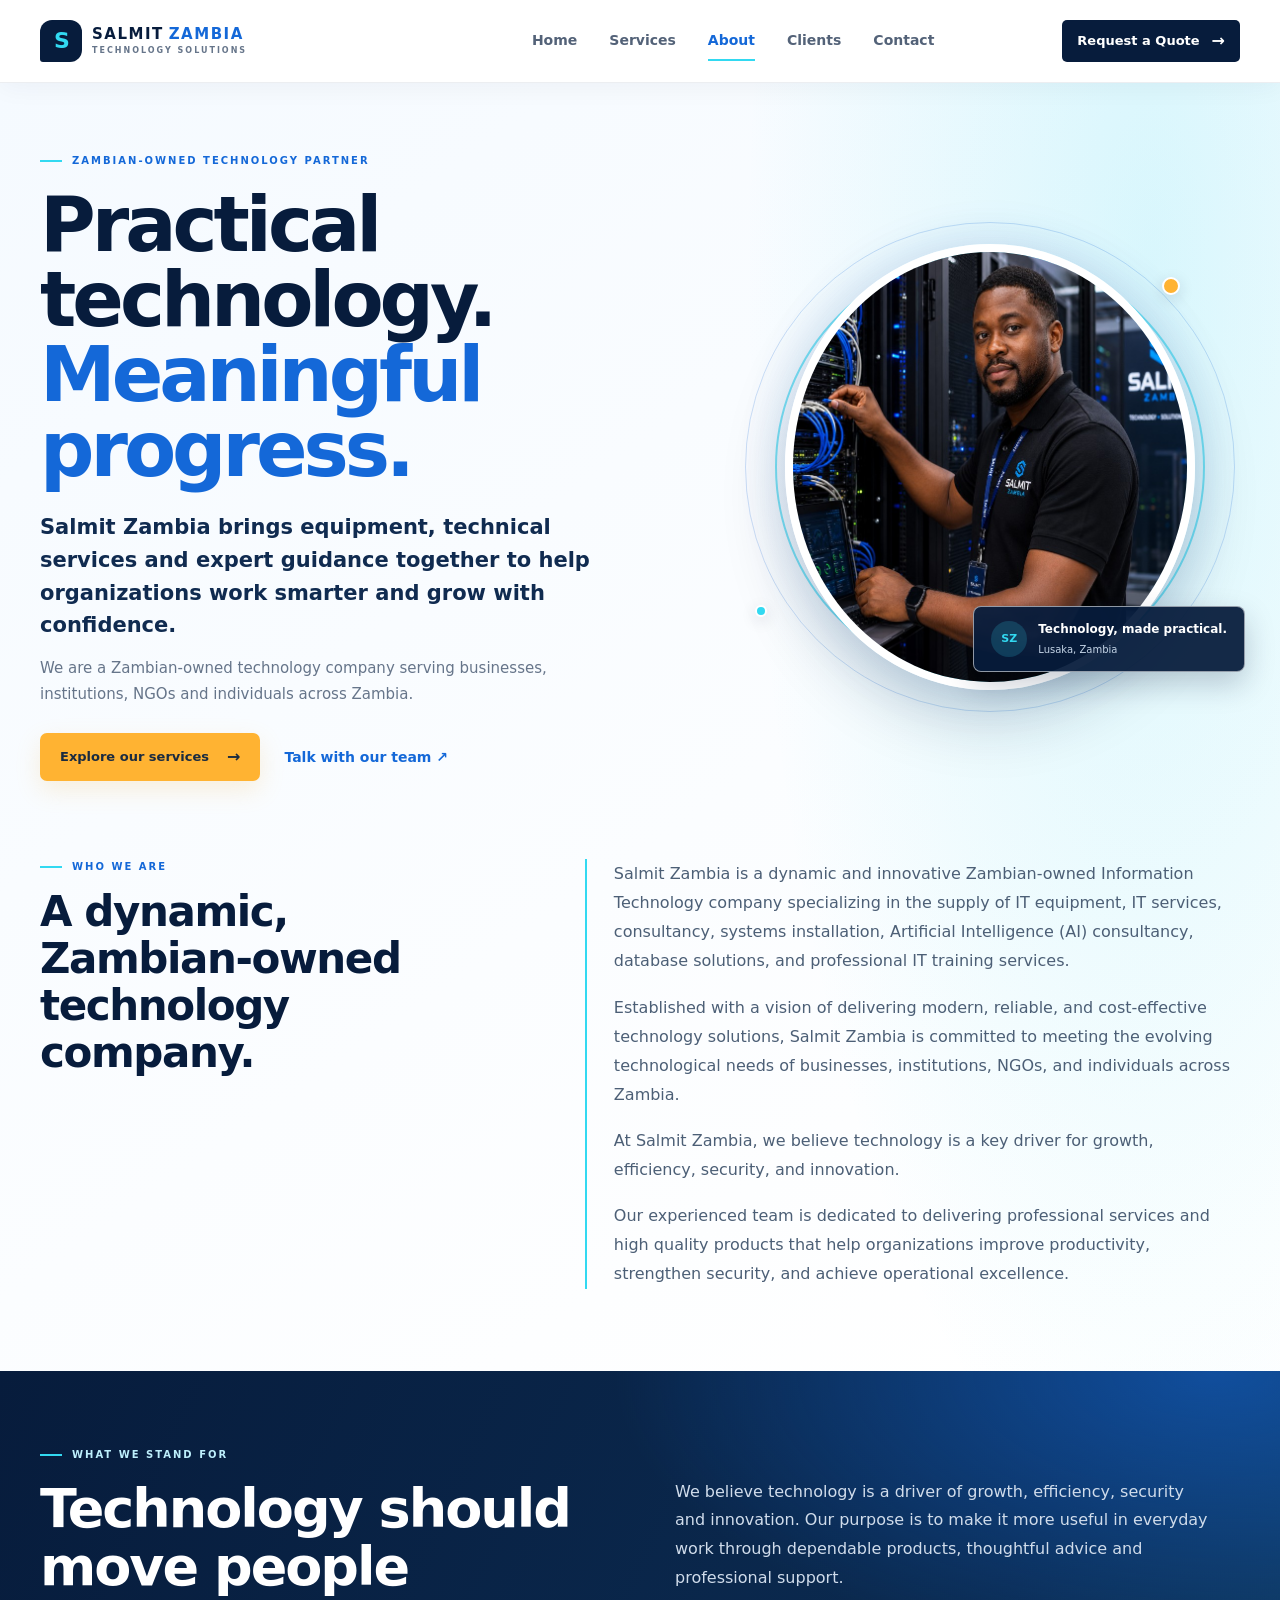
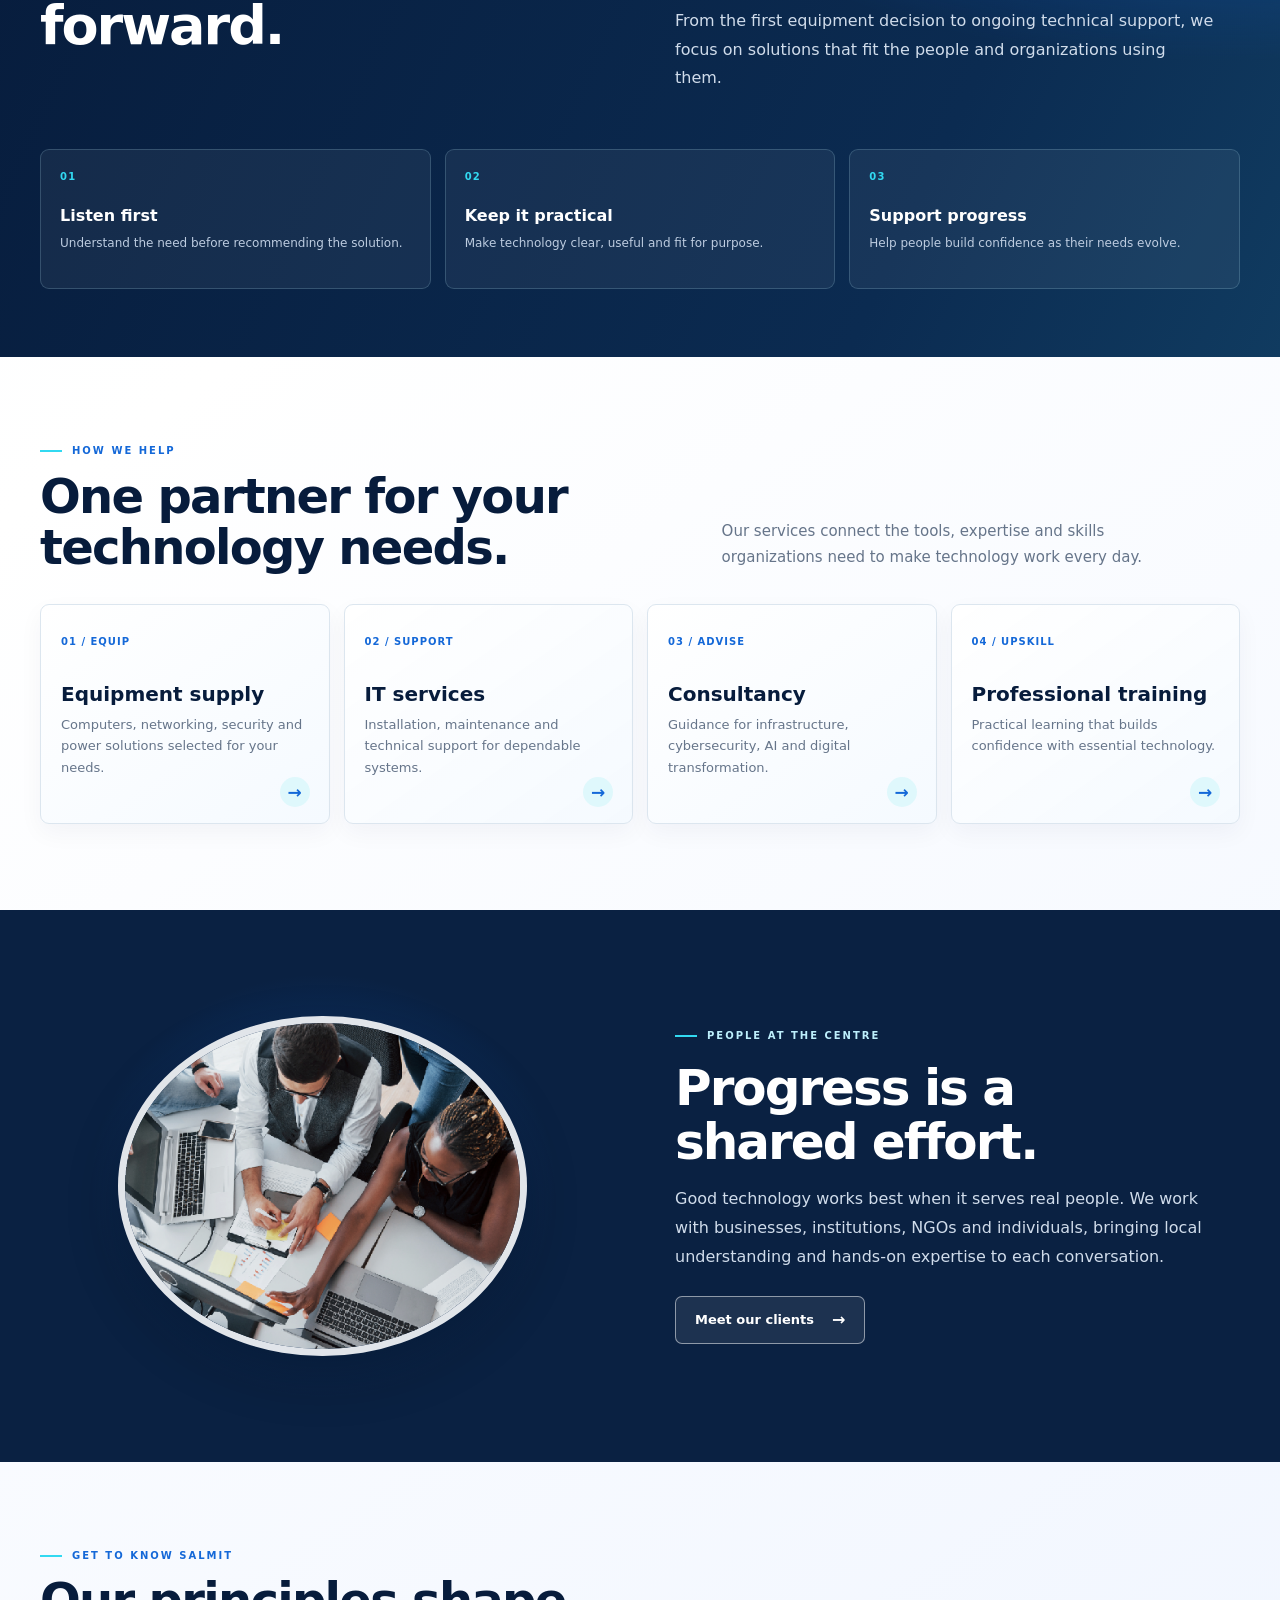
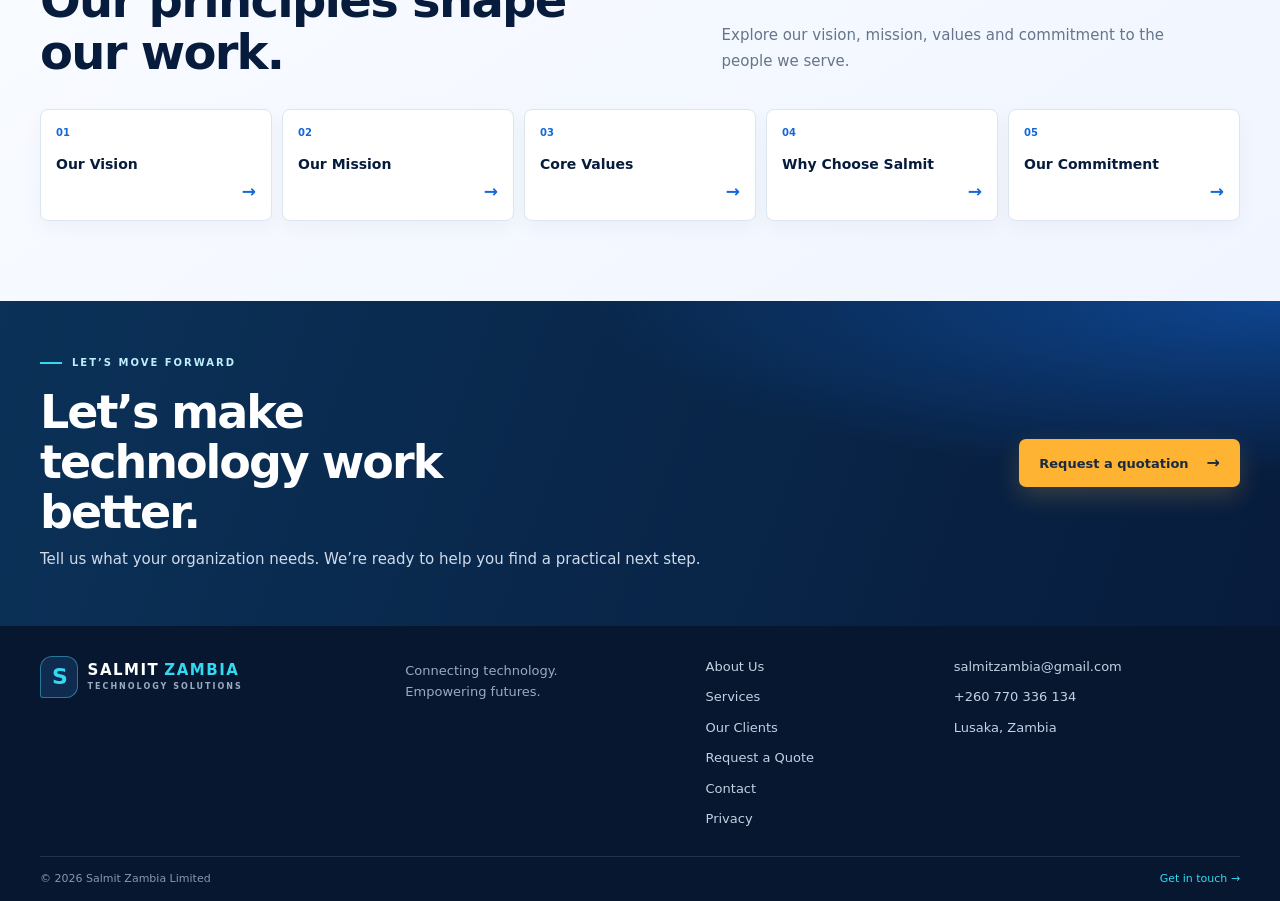
==== about.html @ c585a94a "Add full company overview to About page" ====
<!DOCTYPE html>
<html lang="en">
<head>
  <meta charset="UTF-8">
  <meta name="viewport" content="width=device-width, initial-scale=1.0">
  <meta name="theme-color" content="#071c3c">
  <meta name="description" content="About Salmit Zambia Limited">
  <meta property="og:title" content="About Salmit Zambia">
  <meta property="og:description" content="Learn about Salmit Zambia, a Zambian-owned IT equipment, services and consultancy company.">
  <meta property="og:type" content="website">
  <meta property="og:url" content="https://salmit.vercel.app/about.html">
  <meta property="og:image" content="https://salmit.vercel.app/service-images/image19.jpeg">
  <link rel="canonical" href="https://salmit.vercel.app/about.html">
  <meta name="twitter:card" content="summary_large_image">
  <title>About Us | Salmit Zambia Limited</title>
  <link rel="icon" type="image/svg+xml" href="favicon.svg">
  <link rel="stylesheet" href="styles.css">
</head>
<body>
  <a class="skip-link" href="#main-content">Skip to content</a>
  <header class="site-header">
    <div class="header-inner">
      <a class="brand" href="index.html" aria-label="Salmit Zambia home"><span class="brand-mark" aria-hidden="true">S</span><span class="brand-name">SALMIT <b>ZAMBIA</b><small>TECHNOLOGY SOLUTIONS</small></span></a>
      <nav class="site-nav" aria-label="Main navigation"><a href="index.html">Home</a><a href="services.html">Services</a><a href="about.html">About</a><a href="clients.html">Clients</a><a href="contact.html">Contact</a></nav>
      <a class="header-cta" href="quote.html" aria-label="Request a quotation">Request a Quote <span aria-hidden="true">&#8594;</span></a>
    </div>
  </header>
  <main class="interior-main about-page-main" id="main-content">
    <section class="about-page-hero" aria-labelledby="about-title">
      <div class="about-page-copy">
        <p class="eyebrow eyebrow-dark"><span></span> ZAMBIAN-OWNED TECHNOLOGY PARTNER</p>
        <h1 id="about-title">Practical technology.<br><em>Meaningful progress.</em></h1>
        <p class="about-page-lede">Salmit Zambia brings equipment, technical services and expert guidance together to help organizations work smarter and grow with confidence.</p>
        <p class="about-page-intro">We are a Zambian-owned technology company serving businesses, institutions, NGOs and individuals across Zambia.</p>
        <div class="about-page-actions"><a class="button button-primary" href="services.html">Explore our services <span aria-hidden="true">&#8594;</span></a><a class="about-text-link" href="contact.html">Talk with our team <span aria-hidden="true">&#8599;</span></a></div>
      </div>
      <div class="about-page-visual">
        <span class="about-page-orbit about-page-orbit-one" aria-hidden="true"></span><span class="about-page-orbit about-page-orbit-two" aria-hidden="true"></span>
        <img src="service-images/image19.jpeg" alt="Salmit Zambia technician working on network equipment" fetchpriority="high">
        <div class="about-photo-label"><span class="about-photo-mark">SZ</span><span><strong>Technology, made practical.</strong><small>Lusaka, Zambia</small></span></div>
      </div>
    </section>

    <section class="about-company-story" aria-labelledby="about-company-story-title">
      <div class="about-company-story-heading"><p class="eyebrow eyebrow-dark"><span></span> WHO WE ARE</p><h2 id="about-company-story-title">A dynamic, Zambian-owned technology company.</h2></div>
      <div class="about-company-story-copy">
        <p>Salmit Zambia is a dynamic and innovative Zambian-owned Information Technology company specializing in the supply of IT equipment, IT services, consultancy, systems installation, Artificial Intelligence (AI) consultancy, database solutions, and professional IT training services.</p>
        <p>Established with a vision of delivering modern, reliable, and cost-effective technology solutions, Salmit Zambia is committed to meeting the evolving technological needs of businesses, institutions, NGOs, and individuals across Zambia.</p>
        <p>At Salmit Zambia, we believe technology is a key driver for growth, efficiency, security, and innovation.</p>
        <p>Our experienced team is dedicated to delivering professional services and high quality products that help organizations improve productivity, strengthen security, and achieve operational excellence.</p>
      </div>
    </section>

    <section class="about-purpose" aria-labelledby="about-purpose-title">
      <div class="about-purpose-inner">
        <div class="about-purpose-heading"><p class="eyebrow"><span></span> WHAT WE STAND FOR</p><h2 id="about-purpose-title">Technology should move people forward.</h2></div>
        <div class="about-purpose-copy"><p>We believe technology is a driver of growth, efficiency, security and innovation. Our purpose is to make it more useful in everyday work through dependable products, thoughtful advice and professional support.</p><p>From the first equipment decision to ongoing technical support, we focus on solutions that fit the people and organizations using them.</p></div>
      </div>
      <div class="about-principles" aria-label="Our approach"><div><span>01</span><strong>Listen first</strong><p>Understand the need before recommending the solution.</p></div><div><span>02</span><strong>Keep it practical</strong><p>Make technology clear, useful and fit for purpose.</p></div><div><span>03</span><strong>Support progress</strong><p>Help people build confidence as their needs evolve.</p></div></div>
    </section>

    <section class="about-capabilities" aria-labelledby="about-capabilities-title">
      <div class="about-section-heading"><div><p class="eyebrow eyebrow-dark"><span></span> HOW WE HELP</p><h2 id="about-capabilities-title">One partner for your technology needs.</h2></div><p>Our services connect the tools, expertise and skills organizations need to make technology work every day.</p></div>
      <div class="about-capability-grid">
        <a href="services.html#equipment"><span>01 / EQUIP</span><h3>Equipment supply</h3><p>Computers, networking, security and power solutions selected for your needs.</p><b aria-hidden="true">&#8594;</b></a>
        <a href="services.html#it-services"><span>02 / SUPPORT</span><h3>IT services</h3><p>Installation, maintenance and technical support for dependable systems.</p><b aria-hidden="true">&#8594;</b></a>
        <a href="services.html#consultancy"><span>03 / ADVISE</span><h3>Consultancy</h3><p>Guidance for infrastructure, cybersecurity, AI and digital transformation.</p><b aria-hidden="true">&#8594;</b></a>
        <a href="services.html#training"><span>04 / UPSKILL</span><h3>Professional training</h3><p>Practical learning that builds confidence with essential technology.</p><b aria-hidden="true">&#8594;</b></a>
      </div>
    </section>

    <section class="about-people" aria-label="Our people and communities">
      <div class="about-people-image"><img src="service-images/image24.png" alt="Colleagues sharing ideas around computers and project materials" loading="lazy"></div>
      <div class="about-people-copy"><p class="eyebrow"><span></span> PEOPLE AT THE CENTRE</p><h2>Progress is a shared effort.</h2><p>Good technology works best when it serves real people. We work with businesses, institutions, NGOs and individuals, bringing local understanding and hands-on expertise to each conversation.</p><a class="button button-light" href="clients.html">Meet our clients <span aria-hidden="true">&#8594;</span></a></div>
    </section>

    <section class="about-profile" aria-labelledby="about-profile-title">
      <div class="about-section-heading"><div><p class="eyebrow eyebrow-dark"><span></span> GET TO KNOW SALMIT</p><h2 id="about-profile-title">Our principles shape our work.</h2></div><p>Explore our vision, mission, values and commitment to the people we serve.</p></div>
      <nav class="about-profile-links" aria-label="Explore our company profile"><a href="vision.html"><span>01</span><strong>Our Vision</strong><b aria-hidden="true">&#8594;</b></a><a href="mission.html"><span>02</span><strong>Our Mission</strong><b aria-hidden="true">&#8594;</b></a><a href="values.html"><span>03</span><strong>Core Values</strong><b aria-hidden="true">&#8594;</b></a><a href="why-choose-us.html"><span>04</span><strong>Why Choose Salmit</strong><b aria-hidden="true">&#8594;</b></a><a href="commitment.html"><span>05</span><strong>Our Commitment</strong><b aria-hidden="true">&#8594;</b></a></nav>
    </section>

    <section class="about-final-cta"><div><p class="eyebrow"><span></span> LET&#8217;S MOVE FORWARD</p><h2>Let&#8217;s make technology work better.</h2><p>Tell us what your organization needs. We&#8217;re ready to help you find a practical next step.</p></div><a class="button button-primary" href="quote.html">Request a quotation <span aria-hidden="true">&#8594;</span></a></section>
  </main>

<footer class="site-footer interior-footer">
    <div class="footer-main">
      <a class="brand brand-footer" href="index.html"><span class="brand-mark" aria-hidden="true">S</span><span class="brand-name">SALMIT <b>ZAMBIA</b><small>TECHNOLOGY SOLUTIONS</small></span></a>
      <p>Connecting technology.<br>Empowering futures.</p>
      <div class="footer-links"><a href="about.html">About Us</a><a href="services.html">Services</a><a href="clients.html">Our Clients</a><a href="quote.html">Request a Quote</a><a href="contact.html">Contact</a><a href="privacy.html">Privacy</a></div>
      <div class="footer-contact"><a href="mailto:salmitzambia@gmail.com">salmitzambia@gmail.com</a><a href="tel:+260770336134">+260 770 336 134</a><span>Lusaka, Zambia</span></div>
    </div>
    <div class="footer-bottom"><span>&copy; <span id="year"></span> Salmit Zambia Limited</span><a href="contact.html">Get in touch <span aria-hidden="true">&#8594;</span></a></div>
  </footer>

  <script src="script.js"></script>
</body>
</html>
---- styles.css ----
:root {
  color-scheme: light;
  --navy: #071c3c;
  --navy-soft: #102b50;
  --blue: #1468d8;
  --cyan: #32d9f1;
  --action: #ffb332;
  --action-hover: #ffd166;
  --action-ink: #1a2b40;
  --pale: #e8f5fa;
  --paper: #f6f8fb;
  --white: #fff;
  --ink: #18283d;
  --muted: #66758a;
  --line: #dce4ed;
  --shadow: 0 18px 50px rgba(8, 30, 61, .1);
}
* { box-sizing: border-box; }
html { min-width: 320px; scroll-behavior: smooth; scroll-padding-top: 96px; }
body { display: flex; min-height: 100vh; flex-direction: column; margin: 0; background: var(--white); color: var(--ink); font: 16px/1.65 "Aptos", "Segoe UI Variable", "Segoe UI", system-ui, Arial, sans-serif; -webkit-font-smoothing: antialiased; }
#main-content { flex: 1; }
img { display: block; max-width: 100%; }
a { color: inherit; }
a:focus-visible, button:focus-visible, summary:focus-visible { outline: 3px solid var(--cyan); outline-offset: 4px; }
.skip-link { position: fixed; z-index: 20; top: 10px; left: 10px; padding: 10px 14px; transform: translateY(-150%); border-radius: 6px; background: var(--white); color: var(--navy); font-weight: 700; }
.skip-link:focus { transform: translateY(0); }

/* Header and footer */
.site-header { position: sticky; z-index: 10; top: 0; border-bottom: 1px solid rgba(15, 43, 78, .08); background: rgba(255,255,255,.96); box-shadow: 0 5px 24px rgba(7,28,60,.045); backdrop-filter: blur(16px); }
.header-inner { width: min(1200px, calc(100% - 48px)); min-height: 82px; margin: auto; display: flex; align-items: center; justify-content: space-between; gap: 28px; }
.brand { display: inline-flex; flex: 0 0 auto; align-items: center; gap: 10px; color: var(--navy); text-decoration: none; }
.brand-mark { display: grid; width: 42px; height: 42px; place-items: center; border-radius: 12px 12px 12px 3px; background: var(--navy); color: var(--cyan); font-size: 22px; font-weight: 900; letter-spacing: -2px; }
.brand-name { display: flex; flex-wrap: wrap; align-items: baseline; column-gap: 5px; font-size: 15px; font-weight: 900; letter-spacing: 1.5px; line-height: 1.1; }
.brand-name b { color: var(--blue); }
.brand-name small { flex-basis: 100%; margin-top: 4px; color: var(--muted); font-size: 8px; font-weight: 750; letter-spacing: 2px; }
.site-nav { display: flex; align-items: center; justify-content: center; gap: clamp(18px, 2.5vw, 34px); }
.site-nav a { position: relative; padding: 8px 0; color: #536278; font-size: 13px; font-weight: 700; text-decoration: none; transition: color .18s ease; }
.site-nav a:hover, .site-nav a[aria-current="page"] { color: var(--blue); }
.site-nav a[aria-current="page"]::after { position: absolute; right: 0; bottom: 0; left: 0; height: 2px; background: var(--cyan); content: ""; }
.header-cta { display: inline-flex; min-height: 42px; flex: 0 0 auto; align-items: center; justify-content: center; gap: 12px; padding: 0 15px; border-radius: 5px; background: var(--navy); color: white; font-size: 12px; font-weight: 750; text-decoration: none; transition: background .18s, transform .18s; }
.header-cta:hover { transform: translateY(-1px); background: var(--blue); }
.header-cta span, .button span, .section-link span { font-size: 16px; }
.site-footer { background: #06172f; color: #cfdaea; }
.footer-main, .footer-bottom { width: min(1200px, calc(100% - 48px)); margin: auto; }
.footer-main { display: grid; grid-template-columns: 1.25fr 1fr .8fr 1.1fr; align-items: start; gap: 40px; padding: 50px 0 40px; }
.brand-footer { color: white; }
.brand-footer .brand-mark { border: 1px solid rgba(66,196,223,.5); background: #102b50; }
.brand-footer .brand-name b { color: var(--cyan); }
.brand-footer .brand-name small { color: #9aabc1; }
.footer-main > p { margin: 4px 0; color: #9aabc1; font-size: 13px; }
.footer-links, .footer-contact { display: grid; gap: 9px; }
.footer-links a, .footer-contact a, .footer-contact span { color: #c3d1e3; font-size: 12px; text-decoration: none; }
.footer-links a:hover, .footer-contact a:hover { color: var(--cyan); }
.footer-bottom { display: flex; justify-content: space-between; gap: 20px; padding: 17px 0; border-top: 1px solid rgba(255,255,255,.12); color: #8798af; font-size: 11px; }
.footer-bottom a { color: var(--cyan); text-decoration: none; }

/* Shared elements */
.button { display: inline-flex; min-height: 48px; align-items: center; justify-content: center; gap: 18px; padding: 0 19px; border: 1px solid transparent; border-radius: 7px; font-size: 13px; font-weight: 800; text-decoration: none; transition: transform .18s, background .18s, box-shadow .18s; }
.button:hover { transform: translateY(-2px); }
.button-primary { background: var(--action); color: var(--action-ink); box-shadow: 0 9px 24px rgba(243,184,80,.2); }
.button-primary:hover { background: var(--action-hover); box-shadow: 0 12px 28px rgba(243,184,80,.28); }
.button-light { border-color: rgba(255,255,255,.5); background: rgba(255,255,255,.08); color: white; }
.button-light:hover { background: rgba(255,255,255,.16); }
.text-link, .section-link { display: inline-flex; align-items: center; gap: 9px; color: var(--blue); font-size: 13px; font-weight: 800; text-decoration: none; }
.text-link { color: white; }
.text-link:hover, .section-link:hover { text-decoration: underline; text-underline-offset: 4px; }
.eyebrow { display: flex; align-items: center; gap: 10px; margin: 0 0 17px; color: #b8dce8; font-size: 10px; font-weight: 850; letter-spacing: 2px; }
.eyebrow > span { width: 22px; height: 2px; background: var(--cyan); }
.eyebrow-dark { color: var(--blue); }
.section { width: min(1200px, calc(100% - 48px)); margin: auto; padding: 88px 0; }
.section-heading { display: flex; align-items: end; justify-content: space-between; gap: 30px; margin-bottom: 32px; }
.section-heading h2, .values-intro h2 { max-width: 610px; margin: 0; color: var(--navy); font-size: clamp(30px, 4vw, 45px); line-height: 1.12; letter-spacing: -1.6px; }

/* Homepage */
.hero-section { position: relative; overflow: hidden; background: radial-gradient(ellipse at 76% 8%, rgba(20,104,216,.52) 0, transparent 40%), radial-gradient(ellipse at 92% 83%, rgba(50,217,241,.15) 0, transparent 32%), linear-gradient(112deg, #071c3c 0%, #0c2b50 62%, #0c3459 100%); color: white; }
.hero-section::after { position: absolute; right: -120px; bottom: -330px; width: 660px; height: 660px; border: 1px solid rgba(66,196,223,.13); border-radius: 50%; content: ""; box-shadow: 0 0 0 46px rgba(66,196,223,.025), 0 0 0 96px rgba(66,196,223,.02); pointer-events: none; }
.hero-inner { position: relative; z-index: 1; width: min(1200px, calc(100% - 48px)); min-height: 570px; margin: auto; display: grid; grid-template-columns: 1.03fr .97fr; align-items: center; gap: 56px; padding: 62px 0 76px; }
.hero-copy { max-width: 590px; }
.hero-copy h1 { max-width: 650px; margin: 0; color: white; font-size: clamp(52px, 6vw, 78px); font-weight: 750; line-height: .99; letter-spacing: -4px; }
.hero-copy h1 em, .about-band-copy h2 em { color: var(--cyan); font-style: normal; }
.hero-lede { max-width: 510px; margin: 24px 0 0; color: #c1cedf; font-size: 16px; line-height: 1.8; }
.hero-actions { display: flex; flex-wrap: wrap; align-items: center; gap: 22px; margin-top: 30px; }
.hero-proof { display: flex; align-items: center; gap: 10px; margin-top: 37px; color: #b0c2d8; font-size: 11px; letter-spacing: .3px; }
.proof-icon { display: grid; width: 21px; height: 21px; place-items: center; border: 1px solid rgba(66,196,223,.6); border-radius: 50%; color: var(--cyan); font-size: 11px; }
.hero-visual { position: relative; width: min(100%, 470px); justify-self: end; padding: 12px 12px 26px 26px; }
.hero-visual::before { position: absolute; inset: 0 27px 36px 0; border: 2px solid rgba(50,217,241,.72); border-radius: 50%; content: ""; box-shadow: 0 0 55px rgba(50,217,241,.1); }
.hero-visual > img { position: relative; z-index: 1; width: 100%; aspect-ratio: 1 / 1.04; border: 4px solid rgba(255,255,255,.9); border-radius: 50%; object-fit: cover; object-position: 54% center; box-shadow: 0 24px 55px rgba(0,0,0,.32), 0 0 42px rgba(50,217,241,.13); }
.visual-caption { position: absolute; z-index: 2; right: 0; bottom: 0; display: flex; align-items: center; gap: 12px; min-width: 278px; padding: 16px 19px; border: 1px solid rgba(255,255,255,.1); background: #102b50; box-shadow: 0 12px 34px rgba(0,0,0,.22); }
.caption-mark { display: grid; width: 38px; height: 38px; flex: 0 0 38px; place-items: center; border-radius: 50%; background: rgba(66,196,223,.12); color: var(--cyan); font-size: 12px; font-weight: 900; }
.visual-caption strong, .visual-caption small { display: block; }
.visual-caption strong { color: white; font-size: 12px; }
.visual-caption small { margin-top: 3px; color: #aebdd0; font-size: 10px; }
.visual-orbit { position: absolute; z-index: 2; display: block; border: 1px solid rgba(66,196,223,.45); border-radius: 50%; }
.orbit-one { top: -11px; right: 7px; width: 20px; height: 20px; background: var(--navy); }
.orbit-two { bottom: 44px; left: 4px; width: 11px; height: 11px; background: var(--cyan); }
.hero-bottom { position: absolute; z-index: 1; right: 0; bottom: 0; left: 0; display: flex; justify-content: space-between; padding: 15px max(24px, calc((100% - 1200px) / 2)); border-top: 1px solid rgba(255,255,255,.1); color: #8599b3; font-size: 9px; font-weight: 750; letter-spacing: 1.7px; }
.services-overview { padding-top: 84px; }
.service-cards { display: grid; grid-template-columns: repeat(4, 1fr); gap: 16px; }
.service-card { position: relative; min-height: 238px; padding: 27px 24px 30px; border: 1px solid var(--line); border-radius: 10px; background: white; color: inherit; text-decoration: none; box-shadow: 0 8px 24px rgba(8,30,61,.045); transition: border-color .2s, background .2s, transform .2s, box-shadow .2s; }
.service-card:first-child { border-left: 1px solid var(--line); }
.service-card:hover { z-index: 1; transform: translateY(-4px); border-color: #b4dce5; background: #fcfeff; box-shadow: 0 16px 36px rgba(8,30,61,.1); }
.card-index { position: absolute; top: 26px; right: 22px; color: #a4b1c0; font-size: 10px; font-weight: 800; letter-spacing: 1px; }
.service-icon { display: grid; width: 43px; height: 43px; place-items: center; border: 1px solid #cde9f0; border-radius: 4px; background: var(--pale); color: var(--blue); font-size: 21px; }
.service-card h3 { margin: 20px 0 7px; color: var(--navy); font-size: 17px; letter-spacing: -.3px; }
.service-card p { max-width: 240px; margin: 0; color: var(--muted); font-size: 12px; line-height: 1.7; }
.card-arrow { position: absolute; right: 22px; bottom: 20px; color: var(--blue); font-size: 18px; }
.capability-stories { padding-top: 48px; }
.capability-stories-heading { align-items: end; margin-bottom: 28px; }
.capability-stories-heading > div { max-width: 650px; }
.capability-stories-heading h2 { max-width: 590px; }
.capability-stories-lede { max-width: 600px; margin: 14px 0 0; color: var(--muted); font-size: 15px; }
.capability-story-grid { display: grid; grid-template-columns: repeat(3, minmax(0, 1fr)); gap: 20px; }
.capability-story { min-width: 0; overflow: hidden; border: 1px solid #e1e8ef; border-radius: 11px; background: white; color: inherit; text-decoration: none; box-shadow: 0 10px 30px rgba(8,30,61,.055); transition: transform .22s ease, border-color .22s ease, box-shadow .22s ease; }
.capability-story:hover { transform: translateY(-5px); border-color: #b5d9e3; box-shadow: 0 18px 42px rgba(8,30,61,.12); }
.capability-story-image { position: relative; overflow: hidden; aspect-ratio: 1.55; padding: 16px 22px; background: radial-gradient(ellipse at 50% 48%, #fff 0%, #dff8fc 54%, #dce9ff 100%); }
.capability-story-image::after { position: absolute; inset: 16px 22px; border: 1px solid rgba(255,255,255,.72); border-radius: 50%; background: linear-gradient(transparent 62%, rgba(7,28,60,.22)); content: ""; pointer-events: none; }
.capability-story-image img { width: 100%; height: 100%; border: 4px solid white; border-radius: 50%; object-fit: cover; box-shadow: 0 10px 30px rgba(7,28,60,.16); transition: transform .45s ease; }
.capability-story:hover .capability-story-image img { transform: scale(1.045); }
.capability-story-index { position: absolute; z-index: 1; top: 22px; left: 28px; display: grid; width: 34px; height: 34px; place-items: center; border: 2px solid white; border-radius: 50%; background: var(--blue); color: white; font-size: 11px; font-weight: 800; box-shadow: 0 5px 16px rgba(7,28,60,.2); }
.capability-story-copy { padding: 22px 22px 24px; }
.capability-story-copy > span { color: var(--blue); font-size: 10px; font-weight: 850; letter-spacing: 1.25px; }
.capability-story-copy h3 { margin: 9px 0 8px; color: var(--navy); font-size: 21px; line-height: 1.2; letter-spacing: -.45px; }
.capability-story-copy p { min-height: 76px; margin: 0 0 17px; color: var(--muted); font-size: 14px; line-height: 1.7; }
.capability-story-copy b { display: inline-flex; align-items: center; gap: 8px; color: var(--blue); font-size: 12px; font-weight: 800; }
.capability-story:focus-visible { outline: 3px solid var(--cyan); outline-offset: 4px; }
.client-strip { display: grid; grid-template-columns: minmax(190px, .8fr) minmax(0, 2.2fr) auto; align-items: center; gap: 32px; padding: 35px max(24px, calc((100% - 1200px) / 2)); border-top: 1px solid #e8edf2; border-bottom: 1px solid #e8edf2; background: linear-gradient(110deg, #f6fafc, #fff 48%, #f7fafb); }
.client-strip-heading .eyebrow { margin-bottom: 7px; font-size: 9px; }
.client-strip-heading h2 { margin: 0; color: var(--navy); font-size: 17px; line-height: 1.3; }
.client-strip-list { display: flex; flex-wrap: wrap; align-items: center; justify-content: center; gap: 10px; margin: 0; padding: 0; list-style: none; }
.client-strip-list li { padding: 8px 11px; border: 1px solid #e7edf2; border-radius: 6px; background: rgba(255,255,255,.85); color: #34445a; font-size: 12px; font-weight: 700; text-align: center; }
.client-strip-link { display: inline-flex; align-items: center; gap: 7px; color: var(--blue); font-size: 12px; font-weight: 800; text-decoration: none; white-space: nowrap; }
.client-strip-link:hover { text-decoration: underline; text-underline-offset: 4px; }
.about-band { display: grid; grid-template-columns: 1fr 1fr; min-height: 430px; background: var(--navy); color: white; }
.about-band-image { position: relative; min-height: 390px; overflow: hidden; background: radial-gradient(ellipse at center, #fff 0%, #f3f8fb 58%, #e3f1f5 100%); }
.about-band-image img { width: 100%; height: 100%; min-height: 390px; padding: clamp(22px, 5vw, 58px); object-fit: contain; }
.image-note { position: absolute; right: 0; bottom: 0; padding: 12px 18px; background: rgba(7,28,60,.9); color: white; font-size: 10px; letter-spacing: .5px; }
.about-band-copy { align-self: center; max-width: 600px; padding: 62px clamp(36px, 7vw, 100px); }
.about-band-copy h2 { margin: 0; font-size: clamp(32px, 4vw, 47px); line-height: 1.12; letter-spacing: -1.6px; }
.about-band-copy > p:not(.eyebrow) { margin: 20px 0 26px; color: #bdcce0; font-size: 14px; line-height: 1.8; }
.values-section { display: grid; grid-template-columns: .9fr 1.1fr; gap: 90px; align-items: center; }
.values-intro > p:not(.eyebrow) { max-width: 410px; margin: 18px 0; color: var(--muted); font-size: 14px; }
.values-intro .section-link { margin-top: 5px; }
.values-list { border-top: 1px solid var(--line); }
.values-list > div { display: flex; align-items: start; gap: 20px; padding: 20px 3px; border-bottom: 1px solid var(--line); }
.values-list > div > span { padding-top: 2px; color: var(--blue); font-size: 10px; font-weight: 850; letter-spacing: 1px; }
.values-list p { margin: 0; }
.values-list strong, .values-list small { display: block; }
.values-list strong { color: var(--navy); font-size: 14px; }
.values-list small { margin-top: 4px; color: var(--muted); font-size: 12px; }
.contact-banner { display: flex; align-items: center; justify-content: space-between; gap: 32px; padding: 54px max(24px, calc((100% - 1200px) / 2)); background: var(--pale); }
.contact-banner .eyebrow { color: var(--blue); }
.contact-banner h2 { margin: 0; color: var(--navy); font-size: clamp(26px, 3vw, 36px); line-height: 1.15; letter-spacing: -1px; }
.contact-banner > div > p:last-child { margin: 9px 0 0; color: var(--muted); font-size: 13px; }

/* Interior pages */
.interior-main { display: flex; flex: 1; flex-direction: column; background: radial-gradient(ellipse at 8% 14%, rgba(66,196,223,.15), transparent 30%), radial-gradient(ellipse at 92% 78%, rgba(243,184,80,.1), transparent 28%), linear-gradient(135deg, #eaf4f9 0%, #f4f7fb 48%, #edf5f3 100%); }
.standalone-layout { width: min(1200px, calc(100% - 48px)); min-height: 0; flex: 1; margin: auto; display: grid; place-items: center; padding: 62px 0; }
.standalone-card { width: min(100%, 760px); padding: clamp(30px, 5vw, 58px); border: 1px solid rgba(210,223,235,.9); border-radius: 12px; background: rgba(255,255,255,.96); box-shadow: 0 20px 55px rgba(8,30,61,.11); }
.content-heading { display: flex; align-items: center; gap: 13px; }
.content-number { color: var(--blue); font-size: 10px; font-weight: 850; letter-spacing: 1.6px; white-space: nowrap; }
.content-line { width: 100%; height: 1px; background: linear-gradient(90deg, var(--line), transparent); }
.content-card > h1 { margin: 22px 0 16px; color: var(--navy); font-size: clamp(34px, 5vw, 48px); line-height: 1.1; letter-spacing: -1.8px; }
.content-card p { color: #596a7f; font-size: 14px; line-height: 1.85; }
.content-card > div:not(.content-heading) > p:first-child { margin-top: 0; }
.content-card ul, .content-card ol { display: grid; grid-template-columns: repeat(2, minmax(0, 1fr)); gap: 10px; margin: 24px 0 0; padding: 0; list-style: none; }
.content-card li { position: relative; min-height: 48px; display: flex; align-items: center; padding: 11px 14px 11px 37px; border: 1px solid #e5ebf1; border-radius: 4px; background: #fbfcfd; color: var(--ink); font-size: 12px; font-weight: 650; line-height: 1.4; }
.content-card li::before { position: absolute; left: 15px; color: var(--blue); font-weight: 900; content: "✓"; }
.return-link { display: inline-flex; align-items: center; gap: 8px; margin-top: 30px; color: var(--blue); font-size: 12px; font-weight: 800; text-decoration: none; }
.return-link:hover { text-decoration: underline; text-underline-offset: 4px; }
.profile-links { display: grid; grid-template-columns: repeat(2, minmax(0, 1fr)); gap: 8px; margin-top: 24px; }
.profile-links a { display: flex; align-items: center; justify-content: space-between; gap: 10px; padding: 11px 13px; border: 1px solid var(--line); border-radius: 4px; background: #fbfcfd; color: var(--navy); font-size: 11px; font-weight: 700; text-decoration: none; transition: border .18s, background .18s; }
.profile-links a:hover { border-color: #a6dce8; background: var(--pale); }
.profile-links a span { color: var(--blue); font-size: 15px; }
.site-footer { position: relative; }
.interior-footer .footer-main { padding-top: 30px; padding-bottom: 26px; }
.interior-footer .footer-bottom { padding-top: 13px; padding-bottom: 13px; }
.clients-list { grid-template-columns: repeat(2, minmax(0, 1fr)); }
.clients-list li { min-height: 70px; font-size: 14px; }

/* Services */
.services-layout { display: block; padding-top: 52px; padding-bottom: 76px; }
.services-card { width: 100%; max-width: 1100px; }
.services-intro { max-width: 700px; margin: -5px 0 32px; color: var(--muted); font-size: 15px; }
.service-block { padding: 34px 0; border-top: 1px solid var(--line); scroll-margin-top: 100px; }
.service-block h2 { margin: 0 0 14px; color: var(--navy); font-size: 24px; letter-spacing: -.5px; }
.service-block h3 { margin: 27px 0 10px; color: var(--navy-soft); font-size: 18px; }
.service-block p { max-width: 760px; margin: 8px 0; color: var(--muted); font-size: 13px; }
.service-block ul { display: grid; grid-template-columns: repeat(2, minmax(0, 1fr)); gap: 0 22px; margin: 14px 0 0; padding: 0; list-style: none; }
.service-block li { position: relative; padding: 7px 5px 7px 20px; color: #405169; font-size: 12px; line-height: 1.5; break-inside: avoid; }
.service-block li::before { position: absolute; left: 2px; color: var(--blue); content: "\2022"; }
.equipment-list-continuation { margin-top: 0 !important; }
.service-gallery { display: grid; gap: 13px; margin: 22px 0; }
.equipment-gallery { grid-template-columns: repeat(auto-fit, minmax(140px, 1fr)); }
.feature-gallery { grid-template-columns: repeat(2, minmax(0, 1fr)); }
.service-gallery img { width: 100%; height: 170px; overflow: hidden; border: 4px solid white; border-radius: 50%; background: linear-gradient(135deg, #e4f8fb, #e7edff); object-fit: cover; box-shadow: 0 8px 24px rgba(8,30,61,.12); transition: transform .24s ease, box-shadow .24s ease; }
.service-gallery img:hover { transform: translateY(-3px); box-shadow: 0 14px 32px rgba(8,30,61,.14); }
.feature-gallery img { height: clamp(170px, 25vw, 260px); }
.equipment-gallery img { padding: 12px; border: 1px solid #dbe5ee; border-radius: 10px; background: linear-gradient(145deg, #fff, #f2f7fa); object-fit: contain; }
.equipment-gallery[hidden] { display: none; }
.gallery-toggle { display: inline-flex; align-items: center; gap: 9px; margin: 14px 0 5px; padding: 10px 13px; border: 1px solid var(--line); border-radius: 4px; background: white; color: var(--blue); cursor: pointer; font: inherit; font-size: 12px; font-weight: 750; }
.gallery-toggle:hover { border-color: var(--blue); background: var(--paper); }
.gallery-toggle .toggle-icon { display: grid; width: 20px; height: 20px; place-items: center; border-radius: 50%; background: var(--pale); }
.equipment-gallery.is-open { margin-top: 17px; }
.gallery-details { margin-top: 18px; }
.gallery-details summary { width: fit-content; padding: 9px 13px; border: 1px solid var(--line); border-radius: 4px; background: white; color: var(--blue); cursor: pointer; font-size: 12px; font-weight: 750; }
.gallery-details summary:hover { border-color: var(--blue); background: var(--paper); }
.gallery-details[open] summary { margin-bottom: 15px; }
.service-final-cta { display: flex; align-items: center; justify-content: space-between; gap: 24px; margin-top: 30px; padding: 28px; border: 1px solid rgba(66,196,223,.18); border-radius: 10px; background: radial-gradient(ellipse at 100% 0, #143b63, transparent 48%), var(--navy); color: white; }
.service-final-cta h2 { margin: 0; color: white; font-size: 20px; }
.service-final-cta p { margin: 5px 0 0; color: #bdcce0; font-size: 12px; }

/* Contact page */
.contact-layout { place-items: start center; }
.contact-card-page { width: 100%; max-width: 1000px; }
.contact-lede { max-width: 620px; margin-bottom: 30px; }
.contact-options { display: grid; grid-template-columns: repeat(2, minmax(0, 1fr)); gap: 14px; }
.contact-option { min-height: 133px; padding: 20px; border: 1px solid var(--line); border-radius: 9px; background: rgba(255,255,255,.8); text-decoration: none; box-shadow: 0 7px 20px rgba(8,30,61,.04); transition: border .18s, transform .18s, box-shadow .18s; }
.contact-option:hover { transform: translateY(-2px); border-color: #92cfe1; box-shadow: 0 12px 26px rgba(8,30,61,.08); }
.contact-option span, .contact-option strong, .contact-option small { display: block; }
.contact-option span { color: var(--blue); font-size: 10px; font-weight: 850; letter-spacing: 1px; text-transform: uppercase; }
.contact-option strong { margin-top: 8px; color: var(--navy); font-size: 16px; }
.contact-option small { margin-top: 4px; color: var(--muted); font-size: 11px; }
.contact-address { margin-top: 20px; padding: 20px; border-left: 3px solid var(--cyan); background: #f2f8fa; }
.contact-address strong { display: block; color: var(--navy); font-size: 13px; }
.contact-address address { margin-top: 5px; color: var(--muted); font-size: 12px; font-style: normal; }
.contact-address a { display: inline-block; margin-top: 10px; color: var(--blue); font-size: 11px; font-weight: 750; text-decoration: none; }
.contact-quote-link { margin: -8px 0 17px; }
.quote-layout { width: min(1200px, calc(100% - 48px)); grid-template-columns: minmax(0, 1.5fr) minmax(250px, .8fr); align-items: start; justify-items: stretch; gap: 28px; }
.quote-card { width: 100%; max-width: none; padding: clamp(28px, 4vw, 48px); }
.quote-card > h1 { margin-bottom: 10px; }
.quote-card .contact-lede { margin-top: 0; }
.quote-form { margin-top: 24px; }
.form-grid { display: grid; grid-template-columns: repeat(2, minmax(0, 1fr)); gap: 17px 14px; }
.form-field { display: block; color: var(--navy); font-size: 11px; font-weight: 800; }
.form-field > span:not(.field-optional) { display: inline; color: #c04444; }
.field-optional { float: right; color: #8a97a7; font-size: 9px; font-weight: 600; }
.form-field-wide { grid-column: 1 / -1; }
.form-field input, .form-field select, .form-field textarea { display: block; width: 100%; min-height: 45px; margin-top: 7px; padding: 11px 12px; border: 1px solid #d7e0e9; border-radius: 4px; background: #fff; color: var(--ink); font: inherit; font-size: 12px; font-weight: 450; }
.form-field textarea { min-height: 128px; resize: vertical; }
.form-field input::placeholder, .form-field textarea::placeholder { color: #98a4b2; }
.form-field input:focus, .form-field select:focus, .form-field textarea:focus { border-color: var(--blue); outline: 3px solid rgba(23,101,173,.12); }
.form-note { margin: 16px 0 18px; color: #748196; font-size: 10px !important; line-height: 1.6 !important; }
.form-submit { border: 0; cursor: pointer; font: inherit; font-size: 12px; }
.form-status { min-height: 0; margin: 0; color: #235c40 !important; font-size: 12px !important; font-weight: 700; }
.form-status:not(:empty) { margin-top: 14px; padding: 12px; border: 1px solid #b7ddc5; border-radius: 4px; background: #f0faf3; }
.quote-alternative { margin-top: 18px; padding-top: 15px; border-top: 1px solid var(--line); color: var(--muted); font-size: 10px; }
.quote-alternative a { color: var(--blue); font-weight: 700; text-decoration: none; }
.quote-alternative a:hover { text-decoration: underline; }
.quote-alternative > span { margin: 0 6px; color: #98a4b2; }
.quote-aside { position: sticky; top: 108px; padding: 26px 22px; border: 1px solid #dce8ee; border-radius: 10px; background: rgba(255,255,255,.82); box-shadow: 0 12px 32px rgba(8,30,61,.06); }
.quote-aside .eyebrow { margin-bottom: 12px; font-size: 9px; }
.quote-aside h2 { margin: 0; color: var(--navy); font-size: 24px; line-height: 1.17; letter-spacing: -.7px; }
.quote-aside ol { display: grid; gap: 19px; margin: 25px 0 0; padding: 0; list-style: none; }
.quote-aside li { display: flex; align-items: start; gap: 12px; }
.quote-aside li > span { display: grid; width: 26px; height: 26px; flex: 0 0 26px; place-items: center; border-radius: 50%; background: #e2f4f8; color: var(--blue); font-size: 9px; font-weight: 850; }
.quote-aside li p { margin: 0; }
.quote-aside li strong, .quote-aside li small { display: block; }
.quote-aside li strong { color: var(--navy); font-size: 11px; }
.quote-aside li small { margin-top: 4px; color: var(--muted); font-size: 10px; line-height: 1.6; }
.quote-aside-contact { display: grid; gap: 5px; margin-top: 24px; padding-top: 16px; border-top: 1px solid #dce8ee; }
.quote-aside-contact span { margin-bottom: 3px; color: var(--muted); font-size: 10px; }
.quote-aside-contact a { color: var(--blue); font-size: 11px; font-weight: 750; text-decoration: none; }
.quote-aside-contact a:hover { text-decoration: underline; }
.privacy-card h2 { margin: 28px 0 5px; color: var(--navy); font-size: 17px; }
.privacy-card > p { margin: 8px 0; }
.privacy-card > p a { color: var(--blue); font-weight: 700; }
.footer-cookie-settings { padding: 0; border: 0; background: none; color: #a8bad0; cursor: pointer; font: inherit; font-size: 11px; }
.footer-cookie-settings:hover { color: var(--cyan); text-decoration: underline; }
.analytics-consent { position: fixed; z-index: 30; right: 20px; bottom: 20px; left: 20px; width: min(100% - 40px, 760px); margin: 0 auto; display: grid; grid-template-columns: minmax(0, 1fr) auto; align-items: center; gap: 20px; padding: 18px 20px; border: 1px solid #d4e0ea; border-radius: 7px; background: white; box-shadow: 0 16px 50px rgba(7,28,60,.22); }
.analytics-consent[hidden] { display: none; }
.consent-copy h2 { margin: 0; color: var(--navy); font-size: 14px; }
.consent-copy p { margin: 5px 0 0; color: var(--muted); font-size: 11px; line-height: 1.55; }
.consent-copy a { color: var(--blue); font-weight: 700; text-decoration: none; }
.consent-copy a:hover { text-decoration: underline; }
.consent-actions { display: flex; flex-wrap: wrap; justify-content: end; gap: 8px; }
.consent-actions button { min-height: 38px; padding: 0 12px; border: 1px solid var(--line); border-radius: 4px; background: white; color: var(--navy); cursor: pointer; font: inherit; font-size: 11px; font-weight: 750; }
.consent-actions button:hover { background: var(--paper); }
.consent-actions .consent-accept { border-color: var(--action); background: var(--action); color: var(--action-ink); }
.consent-actions .consent-accept:hover { background: var(--action-hover); }

@media (max-width: 950px) {
  .header-inner { gap: 18px; }
  .site-nav { gap: 18px; }
  .hero-inner { gap: 34px; }
  .hero-copy h1 { font-size: clamp(48px, 6.7vw, 68px); }
  .footer-main { grid-template-columns: 1.2fr 1fr 1fr; }
  .footer-main > p { display: none; }
  .values-section { gap: 54px; }
  .capability-story-grid { grid-template-columns: repeat(2, minmax(0, 1fr)); }
  .capability-story:last-child { grid-column: 1 / -1; }
  .client-strip { grid-template-columns: 1fr auto; gap: 18px 24px; }
  .client-strip-list { grid-column: 1 / -1; grid-row: 2; justify-content: flex-start; }
  .client-strip-link { grid-column: 2; grid-row: 1; }
}
@media (max-width: 720px) {
  html { scroll-padding-top: 124px; }
  .header-inner { width: min(100% - 32px, 600px); min-height: 72px; flex-wrap: wrap; gap: 0 16px; padding: 12px 0 0; }
  .brand-mark { width: 38px; height: 38px; font-size: 20px; }
  .brand-name { font-size: 13px; }
  .header-cta { min-height: 38px; margin-left: auto; padding: 0 11px; font-size: 11px; }
  .site-nav { order: 3; width: 100%; justify-content: flex-start; gap: 25px; overflow-x: auto; padding: 5px 0 10px; scrollbar-width: none; }
  .site-nav::-webkit-scrollbar { display: none; }
  .site-nav a { flex: 0 0 auto; font-size: 12px; }
  .hero-inner { width: min(100% - 36px, 600px); min-height: 0; grid-template-columns: 1fr; gap: 40px; padding: 58px 0 68px; }
  .hero-copy h1 { max-width: 540px; font-size: clamp(50px, 12vw, 70px); letter-spacing: -3px; }
  .hero-lede { max-width: 500px; font-size: 15px; }
  .hero-proof { margin-top: 25px; font-size: 10px; }
  .hero-visual { width: min(100% - 18px, 430px); justify-self: center; }
  .hero-visual > img { aspect-ratio: 1 / .85; }
  .hero-bottom { gap: 15px; padding: 12px 18px; font-size: 8px; }
  .section { width: min(100% - 36px, 600px); padding: 65px 0; }
  .section-heading { align-items: start; flex-direction: column; gap: 15px; }
  .section-heading h2, .values-intro h2 { font-size: 34px; }
  .service-cards { grid-template-columns: repeat(2, minmax(0, 1fr)); }
  .capability-stories { padding-top: 30px; }
  .capability-story-grid { grid-template-columns: 1fr; gap: 14px; }
  .capability-story:last-child { grid-column: auto; }
  .capability-story-image { aspect-ratio: 1.75; padding: 12px 18px; }
  .capability-story-copy { padding: 19px; }
  .capability-story-copy p { min-height: 0; }
  .service-card { min-height: 225px; padding: 22px 16px; }
  .client-strip { grid-template-columns: 1fr; gap: 16px; padding: 30px 18px; }
  .client-strip-list { justify-content: flex-start; }
  .client-strip-link { grid-column: 1; grid-row: auto; }
  .card-index { top: 20px; right: 14px; }
  .service-card p { font-size: 11px; }
  .about-band { grid-template-columns: 1fr; }
  .about-band-image, .about-band-image img { min-height: 275px; max-height: 360px; }
  .about-band-image img { object-fit: contain; }
  .about-band-copy { padding: 45px 24px 52px; }
  .about-band-copy h2 { font-size: 37px; }
  .values-section { grid-template-columns: 1fr; gap: 32px; }
  .contact-banner { align-items: start; flex-direction: column; padding: 42px 22px; }
  .footer-main, .footer-bottom { width: min(100% - 36px, 600px); }
  .footer-main { grid-template-columns: 1fr 1fr; gap: 28px 18px; padding: 38px 0 30px; }
  .footer-main > p { display: block; grid-column: 1 / -1; grid-row: 2; margin: -18px 0 0 48px; }
  .footer-links, .footer-contact { gap: 8px; }
  .footer-bottom { font-size: 10px; }
  .standalone-layout { width: min(100% - 32px, 600px); min-height: 0; padding: 38px 0; }
  .standalone-card { padding: 28px 22px; }
  .content-card > h1 { font-size: 36px; }
  .content-card ul, .content-card ol { grid-template-columns: 1fr; gap: 8px; }
  .profile-links { grid-template-columns: 1fr; }
  .services-layout { padding-top: 38px; padding-bottom: 50px; }
  .service-block { padding: 25px 0; }
  .service-block ul { grid-template-columns: 1fr; }
  .equipment-gallery { grid-template-columns: repeat(2, minmax(0, 1fr)); }
  .service-gallery img { height: 135px; }
  .service-final-cta { align-items: start; flex-direction: column; padding: 21px; }
  .contact-options { grid-template-columns: 1fr; }
  .quote-layout { grid-template-columns: 1fr; gap: 20px; }
  .quote-aside { position: static; }
  .form-grid { grid-template-columns: 1fr; }
  .form-field-wide { grid-column: auto; }
  .analytics-consent { grid-template-columns: 1fr; gap: 13px; right: 12px; bottom: 12px; left: 12px; width: calc(100% - 24px); padding: 16px; }
  .consent-actions { justify-content: start; }
}
@media (max-width: 420px) {
  .header-cta { width: 40px; flex: 0 0 40px; gap: 0; padding: 0; font-size: 0; }
  .hero-bottom span:last-child { display: none; }
  .hero-bottom { justify-content: flex-end; }
}
@media (prefers-reduced-motion: reduce) {
  *, *::before, *::after { scroll-behavior: auto !important; transition-duration: .01ms !important; animation-duration: .01ms !important; animation-iteration-count: 1 !important; }
}

/* Readable typography with a refined, system-native font stack */
h1, h2, h3, h4, .brand-name { font-family: "Aptos Display", "Aptos", "Segoe UI Variable", "Segoe UI", system-ui, sans-serif; }
.site-nav a { font-size: 14px; }
.header-cta { font-size: 13px; }
.hero-lede, .content-card p, .service-block p, .about-band-copy > p:not(.eyebrow), .values-intro > p:not(.eyebrow) { font-size: 16px; }
.service-card p { font-size: 14px; }
.service-block li, .content-card li { font-size: 14px; }
.form-field { font-size: 13px; }
.field-optional { font-size: 11px; }
.form-field input, .form-field select, .form-field textarea { font-size: 15px; }
.form-note, .quote-alternative { font-size: 12px !important; }
.footer-links a, .footer-contact a, .footer-contact span { font-size: 13px; }
.analytics-consent { border-top: 3px solid var(--cyan); }
.consent-copy h2 { font-size: 16px; }
.consent-copy p { font-size: 13px; }
.consent-actions button { font-size: 13px; }
@media (max-width: 720px) {
  .site-nav a { font-size: 13px; }
  .service-card p { font-size: 13px; }
  .analytics-consent { max-height: min(70vh, 420px); overflow-y: auto; }
}

/* About page: editorial story, clear left alignment and vivid brand accents */
.about-page-main { display: block; overflow: hidden; background: radial-gradient(ellipse at 90% 5%, rgba(50,217,241,.17), transparent 25%), linear-gradient(145deg, #f5faff 0%, #fff 44%, #eef4ff 100%); }
.about-page-hero { width: min(1200px, calc(100% - 48px)); min-height: 650px; margin: auto; display: grid; grid-template-columns: 1.05fr .95fr; align-items: center; gap: clamp(34px, 6vw, 80px); padding: 70px 0 78px; }
.about-page-copy { max-width: 650px; }
.about-page-copy .eyebrow { color: var(--blue); }
.about-page-copy h1 { margin: 0; color: var(--navy); font-size: clamp(48px, 6.3vw, 76px); font-weight: 760; line-height: .99; letter-spacing: -4px; }
.about-page-copy h1 em { color: var(--blue); font-style: normal; }
.about-page-lede { max-width: 580px; margin: 24px 0 0; color: var(--navy-soft); font-size: clamp(18px, 2vw, 21px); font-weight: 550; line-height: 1.55; }
.about-page-intro { max-width: 560px; margin: 13px 0 0; color: var(--muted); font-size: 15px; line-height: 1.75; }
.about-page-actions { display: flex; flex-wrap: wrap; align-items: center; gap: 24px; margin-top: 26px; }
.about-text-link { color: var(--blue); font-size: 14px; font-weight: 800; text-decoration: none; }
.about-text-link:hover { text-decoration: underline; text-underline-offset: 4px; }
.about-page-visual { position: relative; width: min(100%, 500px); aspect-ratio: 1; justify-self: end; display: grid; place-items: center; }
.about-page-visual::before, .about-page-visual::after { position: absolute; border: 1px solid rgba(20,104,216,.2); border-radius: 50%; content: ""; }
.about-page-visual::before { inset: 1%; }
.about-page-visual::after { inset: 7%; border: 2px solid rgba(50,217,241,.62); }
.about-page-visual > img { position: relative; z-index: 1; width: 82%; aspect-ratio: .92; border: 8px solid white; border-radius: 50%; object-fit: cover; object-position: 54% center; box-shadow: 0 28px 65px rgba(7,28,60,.2), 0 0 50px rgba(20,104,216,.13); }
.about-page-orbit { position: absolute; z-index: 2; display: block; border: 2px solid white; border-radius: 50%; box-shadow: 0 4px 15px rgba(7,28,60,.15); }
.about-page-orbit-one { top: 12%; right: 12%; width: 18px; height: 18px; background: var(--action); }
.about-page-orbit-two { bottom: 20%; left: 3%; width: 12px; height: 12px; background: var(--cyan); }
.about-photo-label { position: absolute; z-index: 3; right: -1%; bottom: 9%; display: flex; align-items: center; gap: 11px; padding: 13px 17px; border: 1px solid rgba(255,255,255,.55); border-radius: 8px; background: rgba(7,28,60,.94); color: white; box-shadow: 0 12px 30px rgba(7,28,60,.22); }
.about-photo-mark { display: grid; width: 36px; height: 36px; place-items: center; border-radius: 50%; background: rgba(50,217,241,.18); color: var(--cyan); font-size: 11px; font-weight: 900; }
.about-photo-label strong, .about-photo-label small { display: block; }
.about-photo-label strong { font-size: 12px; }
.about-photo-label small { margin-top: 2px; color: #c5d5e7; font-size: 10px; }
.about-company-story { width: min(1200px, calc(100% - 48px)); margin: 0 auto; display: grid; grid-template-columns: .82fr 1.18fr; gap: clamp(38px, 7vw, 96px); padding: 0 0 82px; }
.about-company-story-heading { position: sticky; top: 120px; align-self: start; }
.about-company-story-heading .eyebrow { margin-bottom: 12px; }
.about-company-story-heading h2 { max-width: 410px; margin: 0; color: var(--navy); font-size: clamp(30px, 3.7vw, 42px); line-height: 1.12; letter-spacing: -1.4px; }
.about-company-story-copy { max-width: 690px; padding-left: 27px; border-left: 2px solid var(--cyan); }
.about-company-story-copy p { margin: 0 0 17px; color: #4c5f76; font-size: 16px; line-height: 1.82; }
.about-company-story-copy p:last-child { margin-bottom: 0; }
.about-purpose { padding: 76px max(24px, calc((100% - 1200px) / 2)) 68px; background: radial-gradient(ellipse at 95% 0, rgba(20,104,216,.55), transparent 35%), linear-gradient(115deg, #071c3c, #0b2b51 72%, #103b60); color: white; }
.about-purpose-inner { display: grid; grid-template-columns: 1fr 1fr; align-items: start; gap: 70px; }
.about-purpose-heading .eyebrow, .about-people-copy .eyebrow, .about-final-cta .eyebrow { color: #bdeffc; }
.about-purpose-heading h2, .about-people-copy h2, .about-final-cta h2 { max-width: 540px; margin: 0; color: white; font-size: clamp(36px, 4.5vw, 54px); line-height: 1.08; letter-spacing: -2px; }
.about-purpose-copy { max-width: 540px; padding-top: 31px; }
.about-purpose-copy p { margin: 0 0 14px; color: #d0dceb; font-size: 16px; line-height: 1.8; }
.about-principles { display: grid; grid-template-columns: repeat(3, minmax(0, 1fr)); gap: 14px; margin-top: 42px; }
.about-principles > div { min-height: 140px; padding: 19px; border: 1px solid rgba(182,229,245,.2); border-radius: 9px; background: rgba(255,255,255,.055); }
.about-principles span { display: block; margin-bottom: 17px; color: var(--cyan); font-size: 10px; font-weight: 850; letter-spacing: 1.2px; }
.about-principles strong { display: block; color: white; font-size: 16px; }
.about-principles p { margin: 5px 0 0; color: #bdcce0; font-size: 12px; line-height: 1.6; }
.about-capabilities, .about-profile { width: min(1200px, calc(100% - 48px)); margin: auto; padding: 86px 0; }
.about-section-heading { display: grid; grid-template-columns: 1.1fr .9fr; align-items: end; gap: 48px; margin-bottom: 30px; }
.about-section-heading .eyebrow { margin-bottom: 11px; }
.about-section-heading h2 { max-width: 610px; margin: 0; color: var(--navy); font-size: clamp(34px, 4.2vw, 48px); line-height: 1.08; letter-spacing: -1.7px; }
.about-section-heading > p { max-width: 460px; margin: 0 0 4px; color: var(--muted); font-size: 15px; line-height: 1.75; }
.about-capability-grid { display: grid; grid-template-columns: repeat(4, minmax(0, 1fr)); gap: 14px; }
.about-capability-grid a { position: relative; min-height: 220px; padding: 22px 20px 44px; border: 1px solid #dce6ef; border-radius: 9px; background: linear-gradient(145deg, rgba(255,255,255,.96), #f5faff); color: inherit; text-decoration: none; box-shadow: 0 9px 24px rgba(7,28,60,.045); transition: transform .2s, border-color .2s, box-shadow .2s; }
.about-capability-grid a:hover { transform: translateY(-4px); border-color: var(--cyan); box-shadow: 0 15px 32px rgba(7,28,60,.1); }
.about-capability-grid a > span { color: var(--blue); font-size: 10px; font-weight: 850; letter-spacing: 1px; }
.about-capability-grid h3 { margin: 28px 0 8px; color: var(--navy); font-size: 20px; line-height: 1.2; }
.about-capability-grid p { margin: 0; color: var(--muted); font-size: 13px; line-height: 1.65; }
.about-capability-grid b { position: absolute; right: 19px; bottom: 16px; display: grid; width: 30px; height: 30px; place-items: center; border-radius: 50%; background: #dff8fc; color: var(--blue); font-size: 17px; }
.about-people { display: grid; grid-template-columns: 1fr 1fr; align-items: center; gap: 70px; padding: 62px max(24px, calc((100% - 1200px) / 2)); background: #0a2142; color: white; }
.about-people-image { width: min(100%, 470px); aspect-ratio: 1.1; justify-self: center; display: grid; place-items: center; border-radius: 50%; background: radial-gradient(ellipse, rgba(50,217,241,.24), rgba(20,104,216,.08) 58%, transparent 70%); }
.about-people-image img { width: 87%; aspect-ratio: 1.2; border: 7px solid rgba(255,255,255,.88); border-radius: 50%; object-fit: cover; box-shadow: 0 20px 50px rgba(0,0,0,.3); }
.about-people-copy { max-width: 530px; }
.about-people-copy h2 { font-size: clamp(36px, 4vw, 50px); }
.about-people-copy > p:not(.eyebrow) { margin: 16px 0 24px; color: #d0dceb; font-size: 16px; line-height: 1.8; }
.about-profile { padding-top: 86px; padding-bottom: 80px; }
.about-profile-links { display: grid; grid-template-columns: repeat(5, minmax(0, 1fr)); gap: 10px; }
.about-profile-links a { min-height: 112px; display: flex; flex-direction: column; align-items: flex-start; padding: 15px; border: 1px solid #dce6ef; border-radius: 8px; background: white; color: var(--navy); text-decoration: none; box-shadow: 0 7px 20px rgba(7,28,60,.04); transition: border-color .2s, transform .2s; }
.about-profile-links a:hover { transform: translateY(-3px); border-color: var(--cyan); }
.about-profile-links span { color: var(--blue); font-size: 10px; font-weight: 850; }
.about-profile-links strong { margin-top: 12px; font-size: 14px; }
.about-profile-links b { align-self: flex-end; margin-top: auto; color: var(--blue); font-size: 17px; }
.about-final-cta { display: flex; align-items: center; justify-content: space-between; gap: 28px; padding: 54px max(24px, calc((100% - 1200px) / 2)); background: radial-gradient(ellipse at 100% 0, rgba(20,104,216,.52), transparent 38%), linear-gradient(110deg, #0b3158, #071c3c); color: white; }
.about-final-cta h2 { font-size: clamp(32px, 4vw, 46px); }
.about-final-cta > div > p:last-child { margin: 10px 0 0; color: #d0dceb; font-size: 15px; }
@media (max-width: 950px) {
  .about-page-hero { min-height: 560px; gap: 28px; }
  .about-page-copy h1 { font-size: clamp(46px, 6vw, 62px); letter-spacing: -3px; }
  .about-purpose-inner, .about-people { gap: 38px; }
  .about-company-story { gap: 35px; }
  .about-capability-grid { grid-template-columns: repeat(2, minmax(0, 1fr)); }
  .about-profile-links { grid-template-columns: repeat(3, minmax(0, 1fr)); }
}
@media (max-width: 720px) {
  .about-page-hero { width: min(100% - 36px, 600px); grid-template-columns: 1fr; gap: 34px; padding: 52px 0 58px; }
  .about-page-copy h1 { font-size: clamp(44px, 12vw, 64px); letter-spacing: -2.8px; }
  .about-page-lede { font-size: 18px; }
  .about-page-visual { width: min(100%, 420px); justify-self: center; }
  .about-photo-label { right: -1%; bottom: 7%; }
  .about-company-story { width: min(100% - 36px, 600px); grid-template-columns: 1fr; gap: 20px; padding-bottom: 56px; }
  .about-company-story-heading { position: static; }
  .about-company-story-heading h2 { font-size: 34px; }
  .about-company-story-copy { padding-left: 18px; }
  .about-company-story-copy p { font-size: 15px; }
  .about-purpose { padding: 56px 18px; }
  .about-purpose-inner { grid-template-columns: 1fr; gap: 12px; }
  .about-purpose-heading h2, .about-people-copy h2 { font-size: 38px; }
  .about-purpose-copy { padding-top: 0; }
  .about-purpose-copy p { font-size: 15px; }
  .about-principles { grid-template-columns: 1fr; gap: 10px; margin-top: 26px; }
  .about-principles > div { min-height: 0; }
  .about-principles span { margin-bottom: 8px; }
  .about-capabilities, .about-profile { width: min(100% - 36px, 600px); padding: 58px 0; }
  .about-section-heading { grid-template-columns: 1fr; gap: 12px; }
  .about-section-heading h2 { font-size: 36px; }
  .about-capability-grid { grid-template-columns: 1fr; gap: 10px; }
  .about-capability-grid a { min-height: 176px; }
  .about-capability-grid h3 { margin-top: 20px; }
  .about-people { grid-template-columns: 1fr; gap: 24px; padding: 40px 20px 48px; }
  .about-people-image { width: min(100%, 380px); }
  .about-people-copy { width: min(100%, 600px); margin: auto; }
  .about-profile-links { grid-template-columns: repeat(2, minmax(0, 1fr)); }
  .about-final-cta { align-items: flex-start; flex-direction: column; padding: 42px 20px; }
}
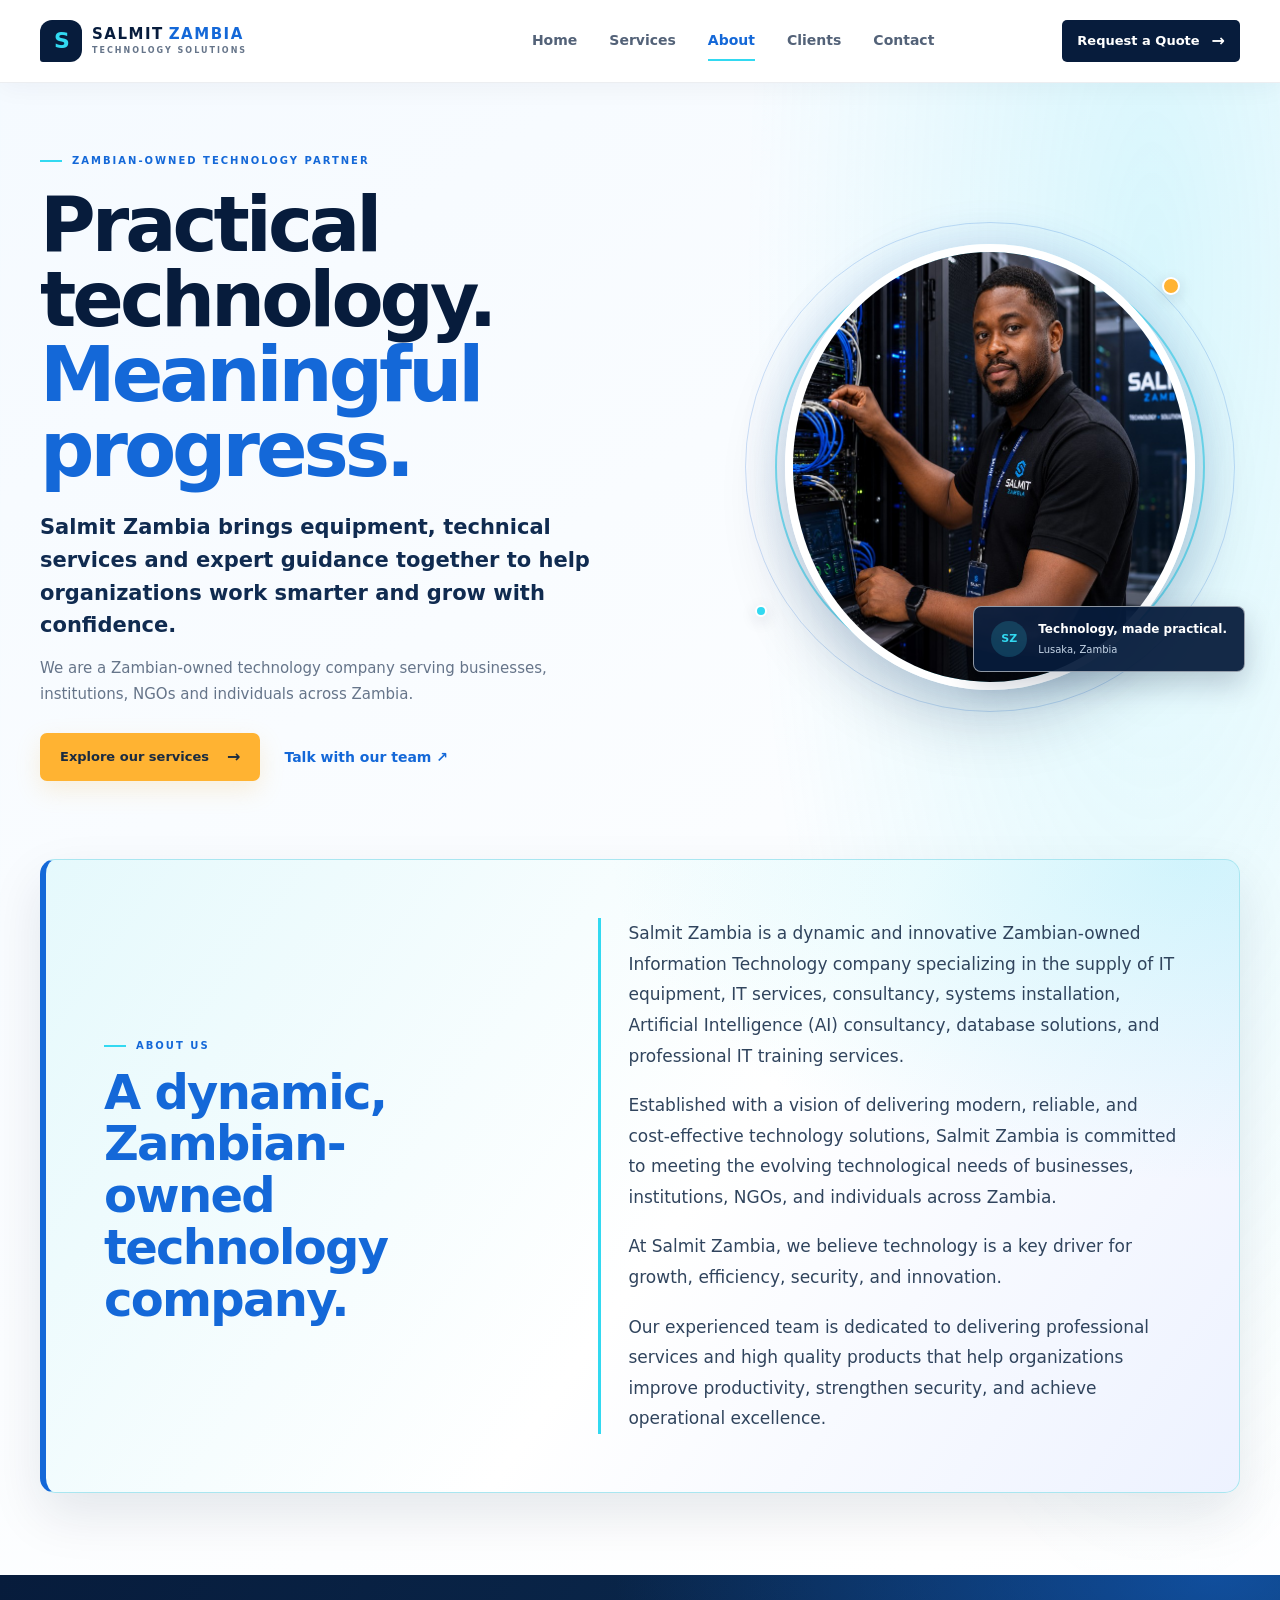
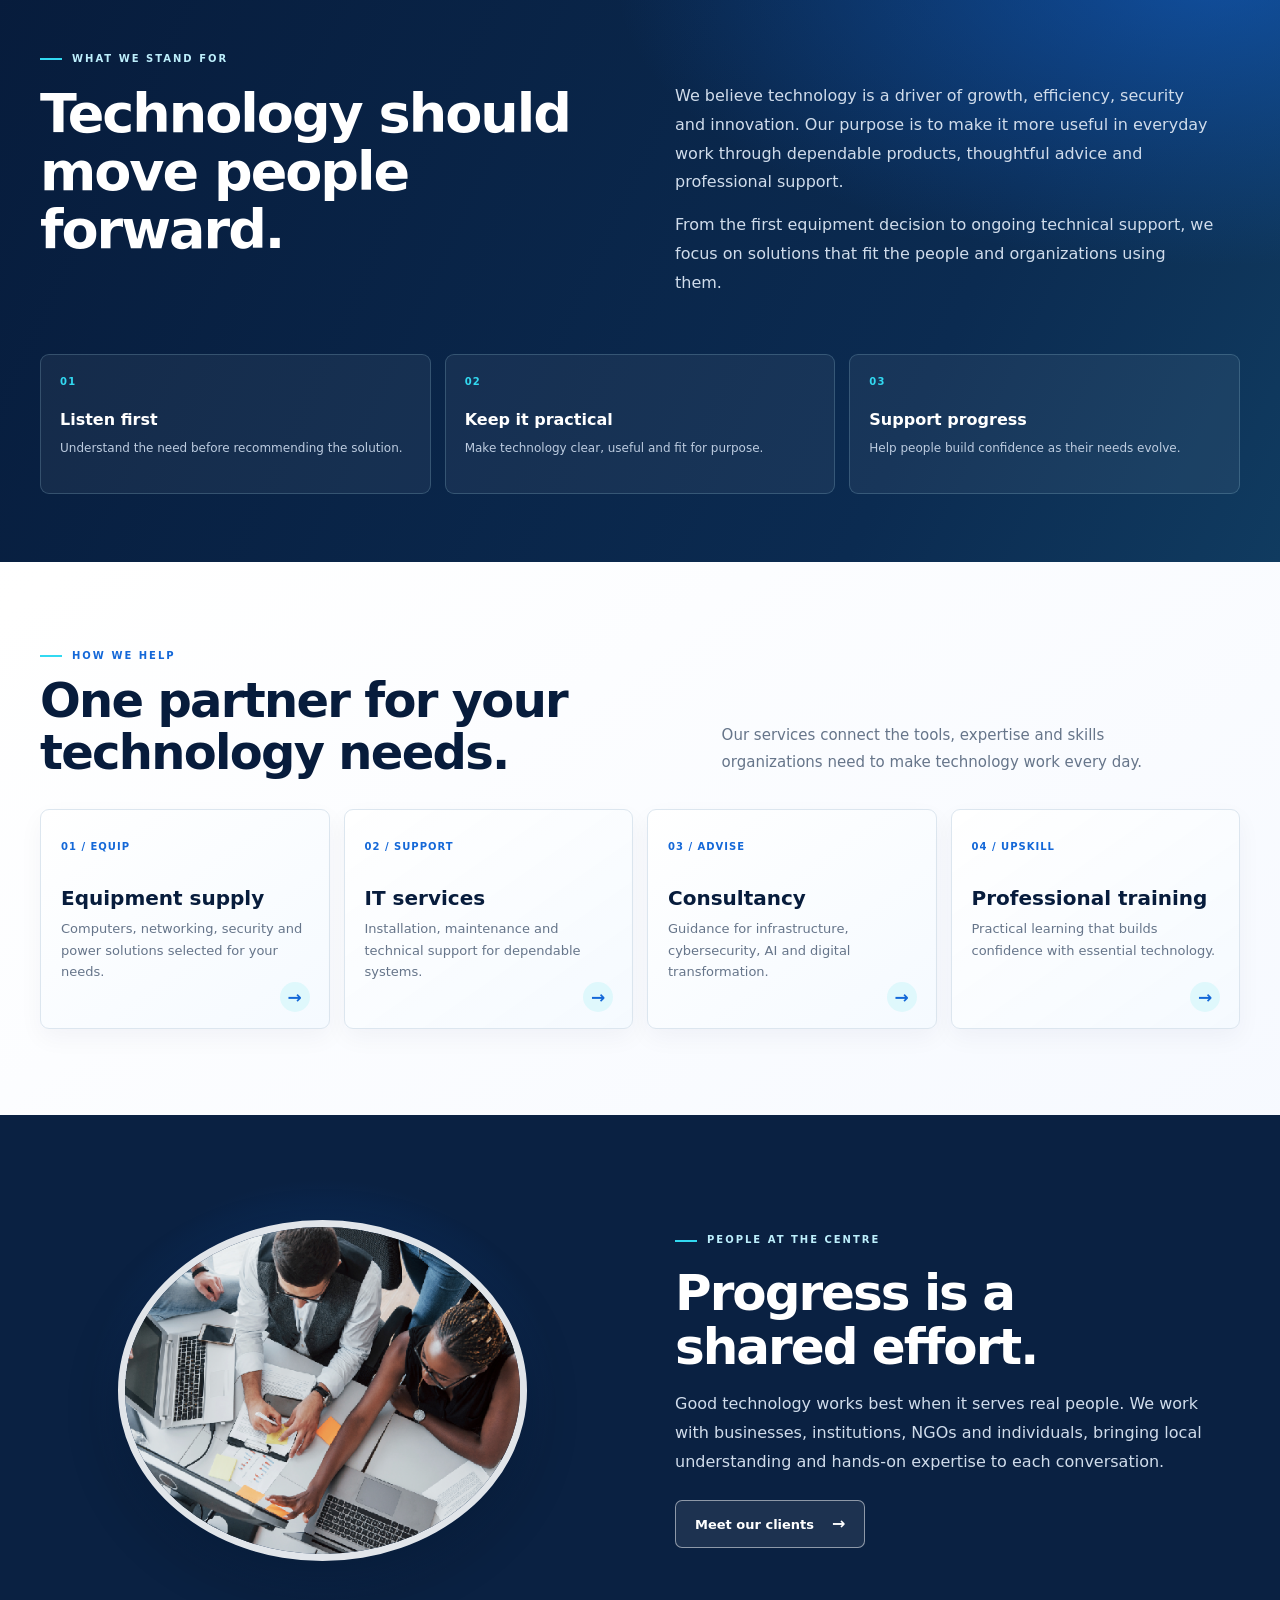
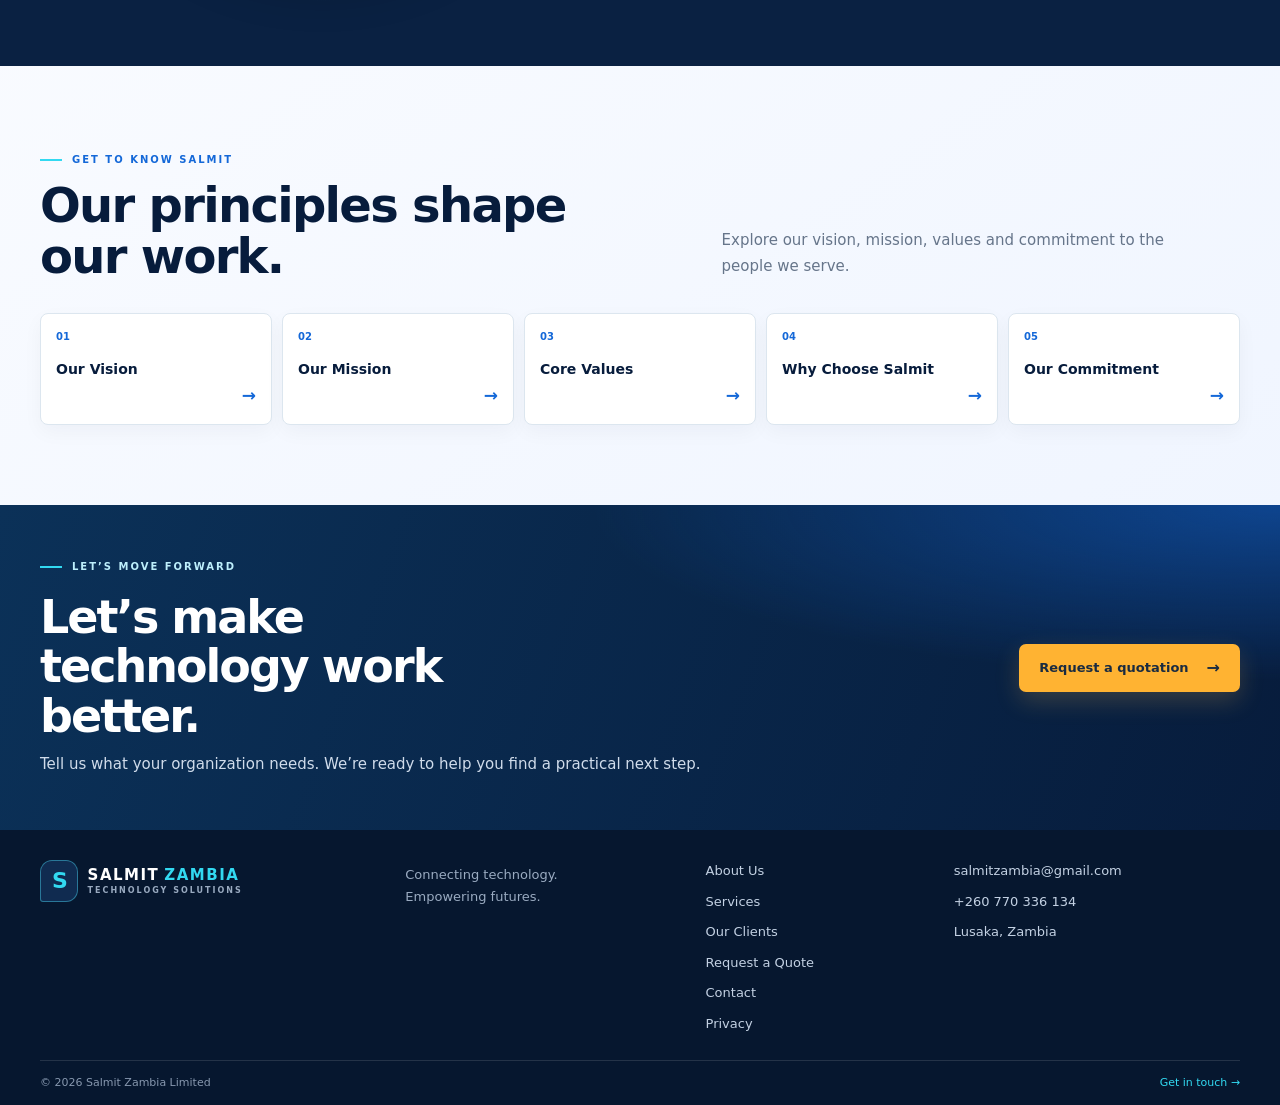
==== commit f5d49065: "Label company overview About Us" ====
--- a/about.html
+++ b/about.html
@@ -42,7 +42,7 @@
     </section>
 
     <section class="about-company-story" aria-labelledby="about-company-story-title">
-      <div class="about-company-story-heading"><p class="eyebrow eyebrow-dark"><span></span> WHO WE ARE</p><h2 id="about-company-story-title">A dynamic, Zambian-owned technology company.</h2></div>
+      <div class="about-company-story-heading"><p class="eyebrow eyebrow-dark"><span></span> ABOUT US</p><h2 id="about-company-story-title">A dynamic, Zambian-owned technology company.</h2></div>
       <div class="about-company-story-copy">
         <p>Salmit Zambia is a dynamic and innovative Zambian-owned Information Technology company specializing in the supply of IT equipment, IT services, consultancy, systems installation, Artificial Intelligence (AI) consultancy, database solutions, and professional IT training services.</p>
         <p>Established with a vision of delivering modern, reliable, and cost-effective technology solutions, Salmit Zambia is committed to meeting the evolving technological needs of businesses, institutions, NGOs, and individuals across Zambia.</p>
--- a/styles.css
+++ b/styles.css
@@ -411,12 +411,12 @@
 .about-photo-label strong, .about-photo-label small { display: block; }
 .about-photo-label strong { font-size: 12px; }
 .about-photo-label small { margin-top: 2px; color: #c5d5e7; font-size: 10px; }
-.about-company-story { width: min(1200px, calc(100% - 48px)); margin: 0 auto; display: grid; grid-template-columns: .82fr 1.18fr; gap: clamp(38px, 7vw, 96px); padding: 0 0 82px; }
+.about-company-story { position: relative; width: min(1200px, calc(100% - 48px)); margin: 0 auto 82px; display: grid; grid-template-columns: .82fr 1.18fr; gap: clamp(38px, 7vw, 96px); padding: clamp(30px, 5vw, 58px); overflow: hidden; border: 1px solid #a9e6f0; border-left: 6px solid var(--blue); border-radius: 15px; background: radial-gradient(ellipse at 96% 0, rgba(50,217,241,.2), transparent 36%), linear-gradient(125deg, #e5f9fc 0%, #fff 54%, #edf2ff 100%); box-shadow: 0 22px 52px rgba(7,28,60,.1); }
 .about-company-story-heading { position: sticky; top: 120px; align-self: start; }
 .about-company-story-heading .eyebrow { margin-bottom: 12px; }
-.about-company-story-heading h2 { max-width: 410px; margin: 0; color: var(--navy); font-size: clamp(30px, 3.7vw, 42px); line-height: 1.12; letter-spacing: -1.4px; }
-.about-company-story-copy { max-width: 690px; padding-left: 27px; border-left: 2px solid var(--cyan); }
-.about-company-story-copy p { margin: 0 0 17px; color: #4c5f76; font-size: 16px; line-height: 1.82; }
+.about-company-story-heading h2 { max-width: 410px; margin: 0; color: var(--blue); font-size: clamp(34px, 4vw, 48px); line-height: 1.08; letter-spacing: -1.7px; }
+.about-company-story-copy { max-width: 690px; padding-left: 27px; border-left: 3px solid var(--cyan); }
+.about-company-story-copy p { margin: 0 0 19px; color: #30445d; font-size: 17px; line-height: 1.8; }
 .about-company-story-copy p:last-child { margin-bottom: 0; }
 .about-purpose { padding: 76px max(24px, calc((100% - 1200px) / 2)) 68px; background: radial-gradient(ellipse at 95% 0, rgba(20,104,216,.55), transparent 35%), linear-gradient(115deg, #071c3c, #0b2b51 72%, #103b60); color: white; }
 .about-purpose-inner { display: grid; grid-template-columns: 1fr 1fr; align-items: start; gap: 70px; }
@@ -471,10 +471,10 @@
   .about-page-lede { font-size: 18px; }
   .about-page-visual { width: min(100%, 420px); justify-self: center; }
   .about-photo-label { right: -1%; bottom: 7%; }
-  .about-company-story { width: min(100% - 36px, 600px); grid-template-columns: 1fr; gap: 20px; padding-bottom: 56px; }
+  .about-company-story { width: min(100% - 36px, 600px); grid-template-columns: 1fr; gap: 20px; margin-bottom: 56px; padding: 25px 20px; border-left-width: 4px; }
   .about-company-story-heading { position: static; }
   .about-company-story-heading h2 { font-size: 34px; }
-  .about-company-story-copy { padding-left: 18px; }
+  .about-company-story-copy { padding-left: 15px; border-left-width: 2px; }
   .about-company-story-copy p { font-size: 15px; }
   .about-purpose { padding: 56px 18px; }
   .about-purpose-inner { grid-template-columns: 1fr; gap: 12px; }
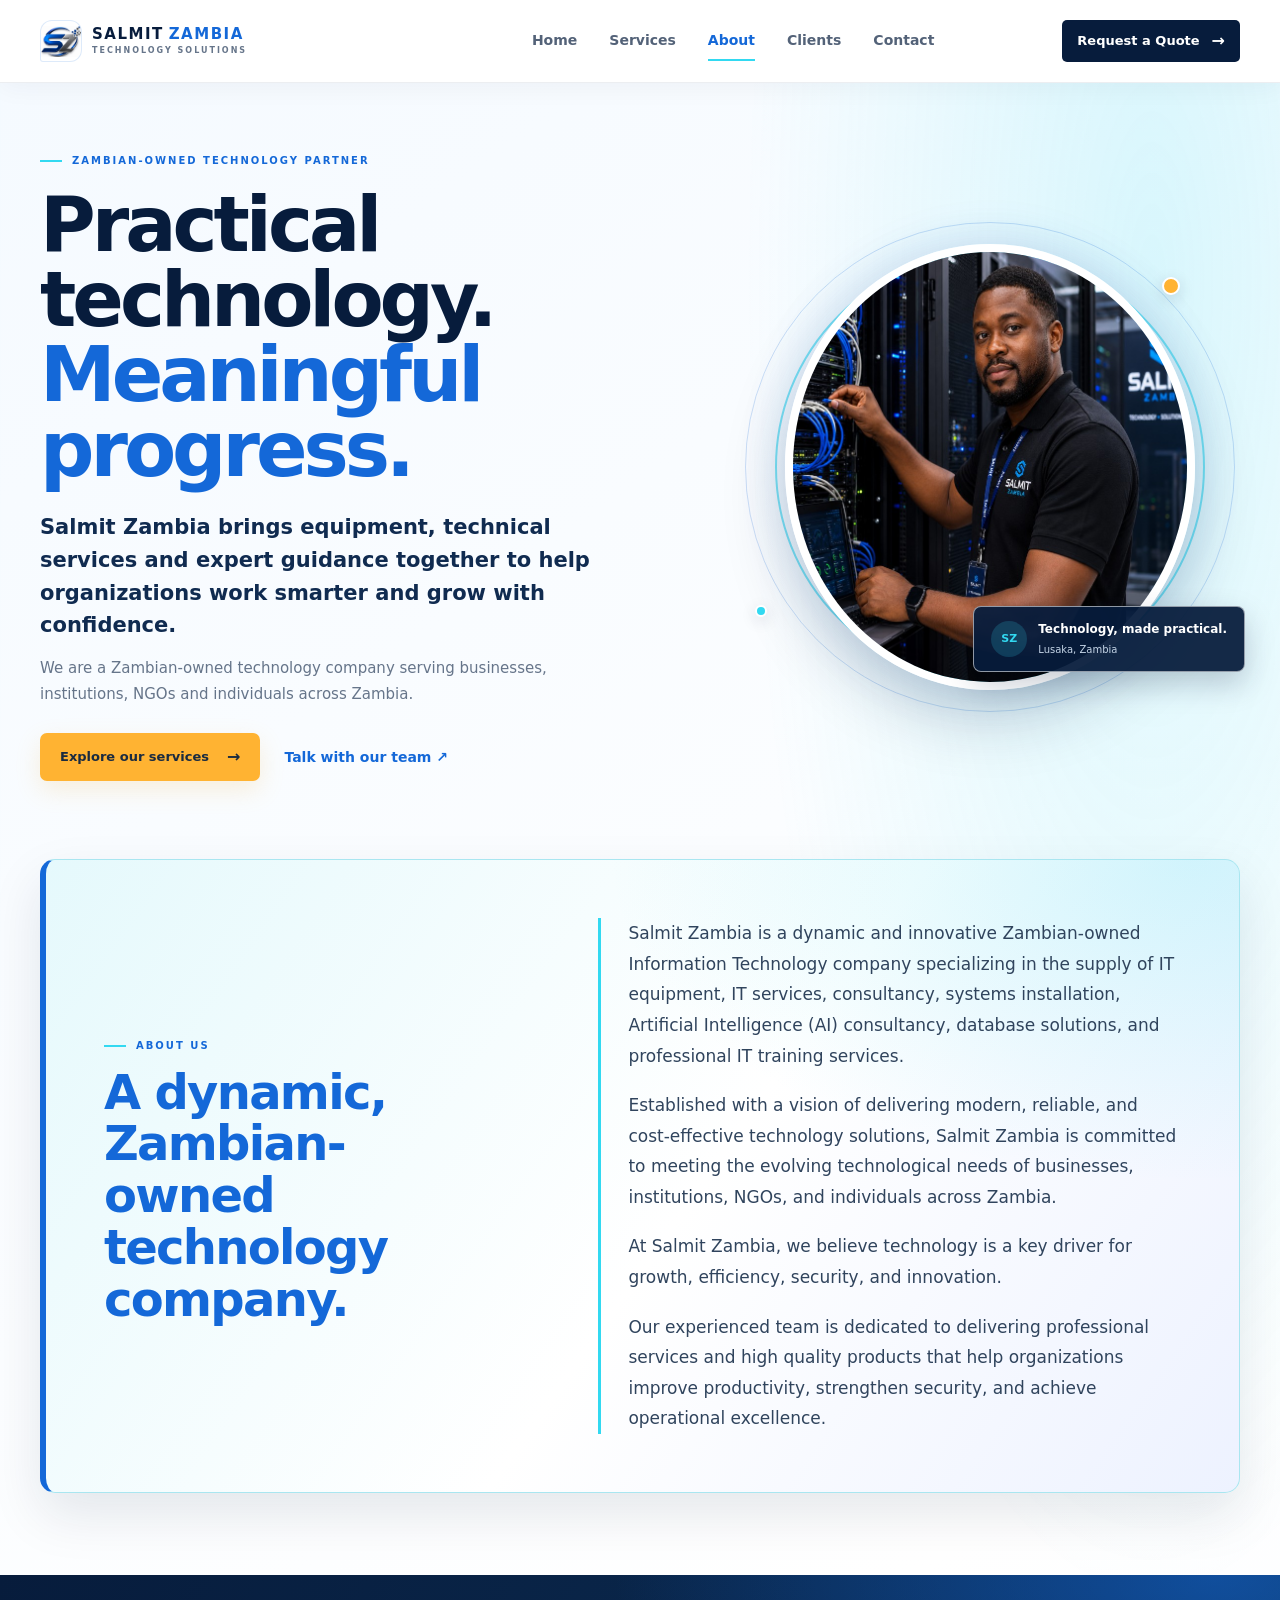
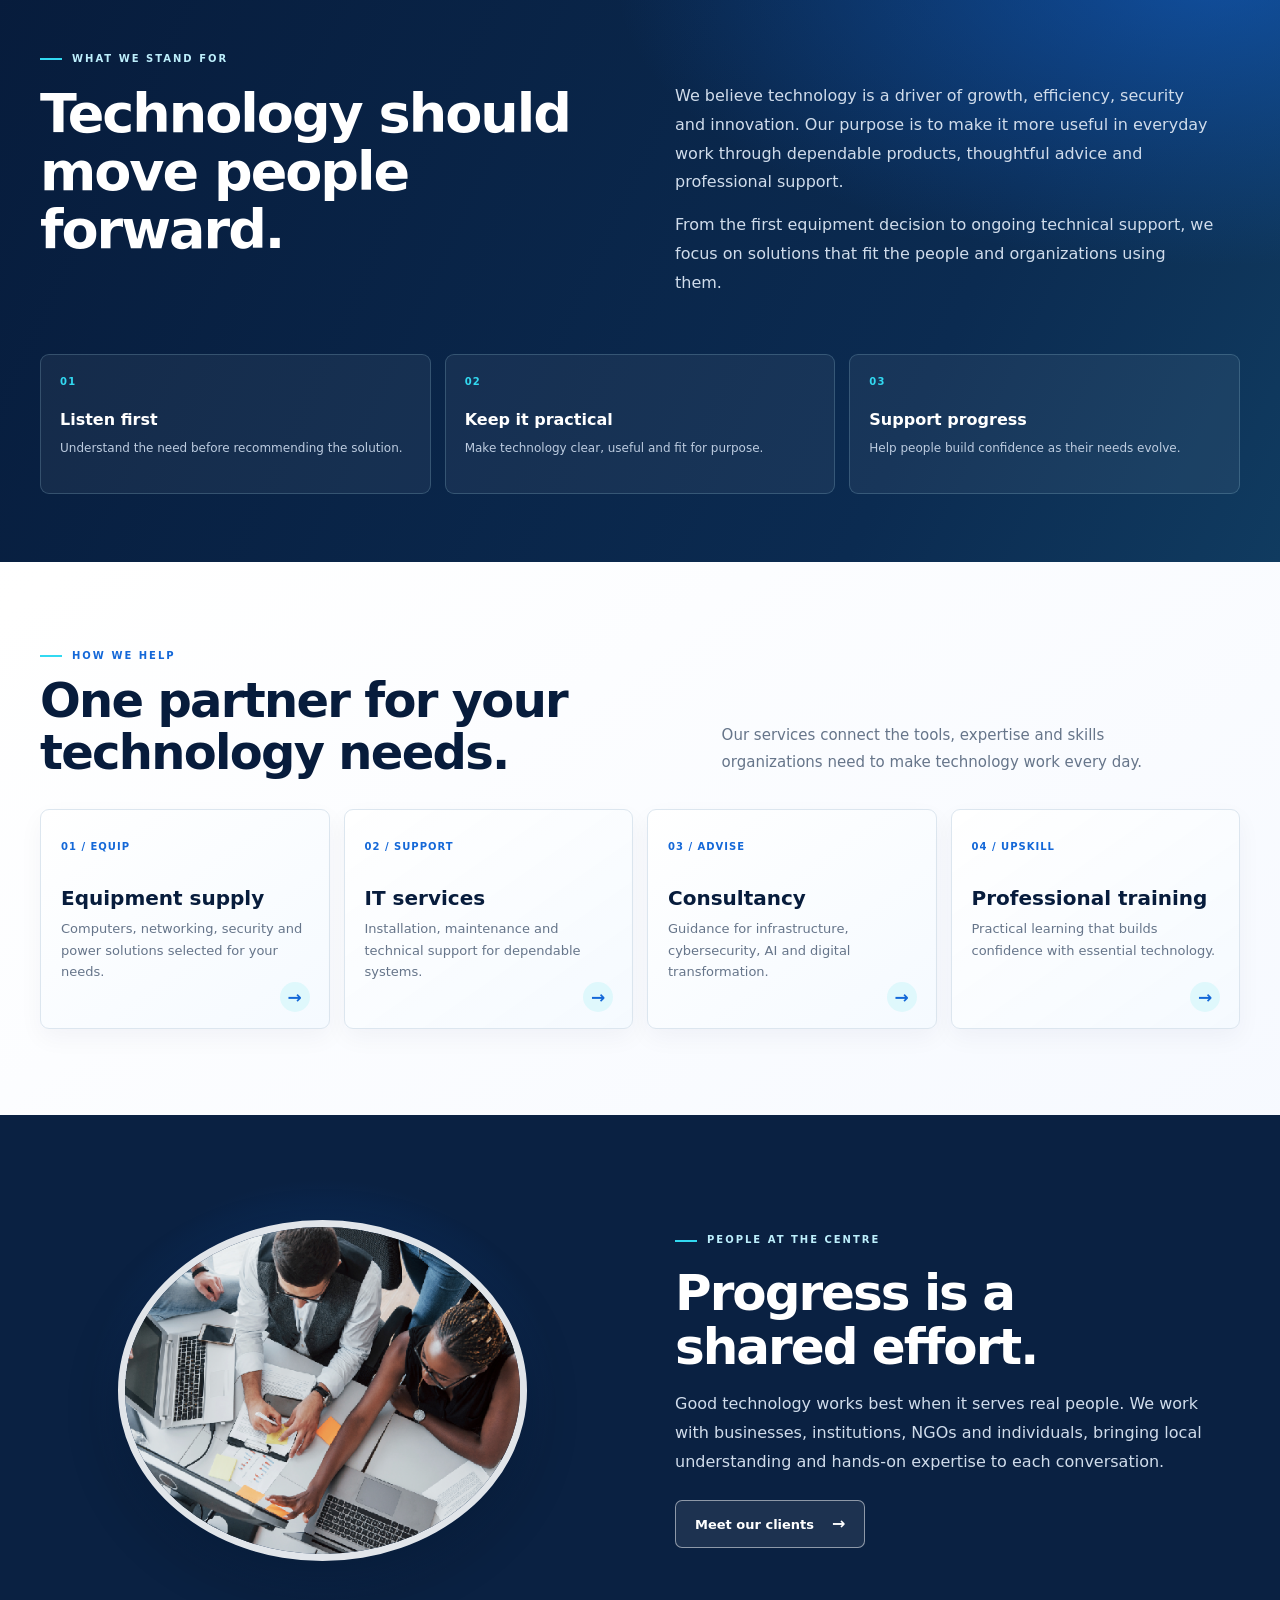
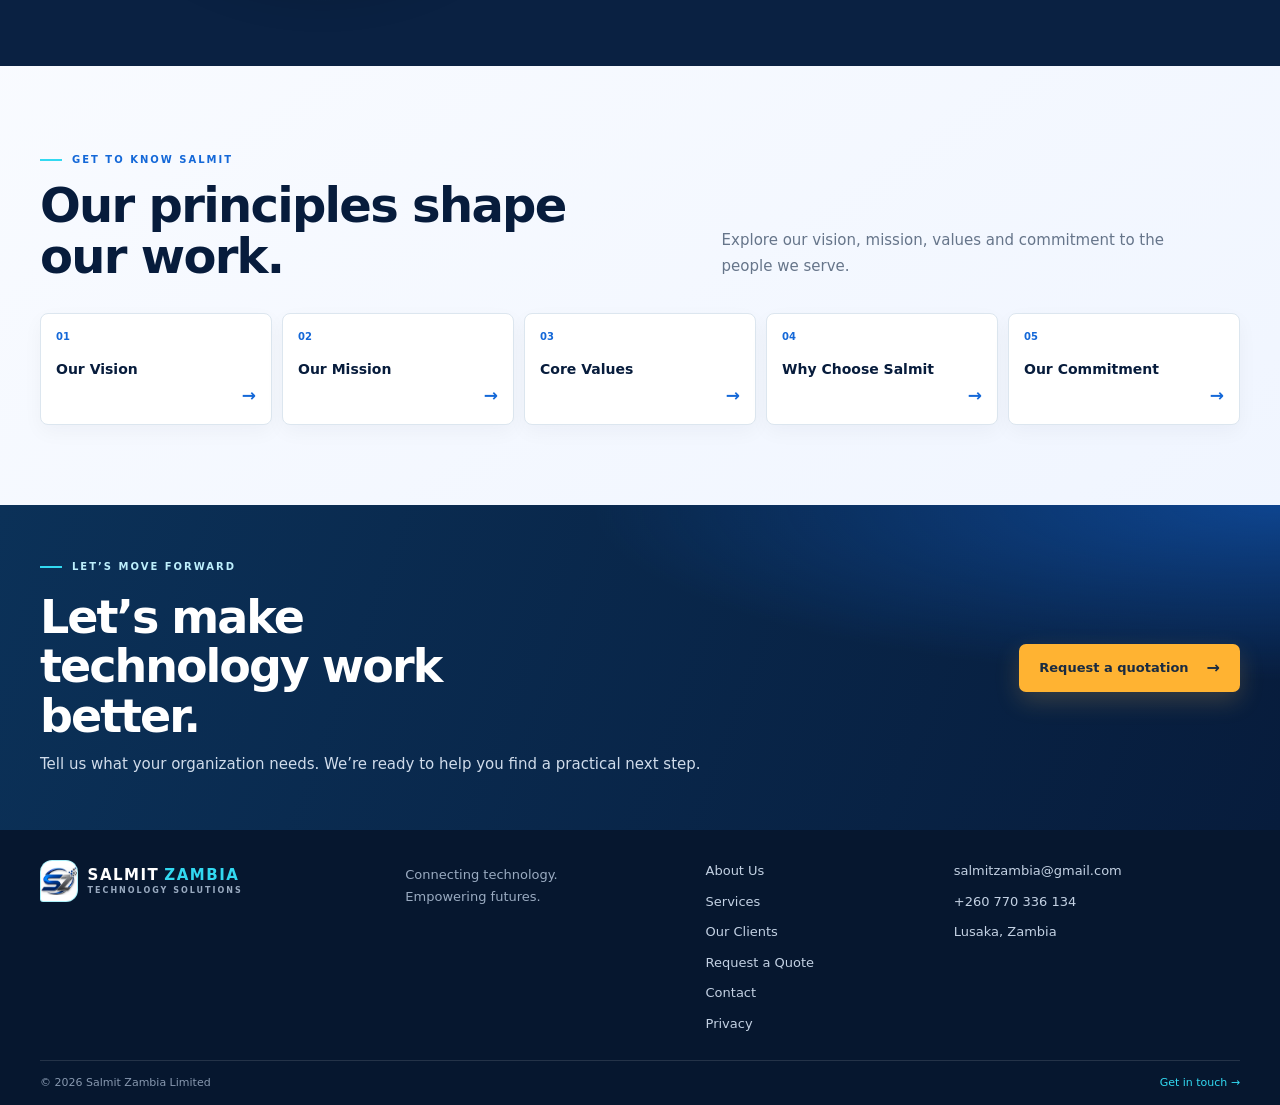
==== commit 1990955f: "Add Salmit logo to site branding" ====
--- a/about.html
+++ b/about.html
@@ -13,7 +13,7 @@
   <link rel="canonical" href="https://salmit.vercel.app/about.html">
   <meta name="twitter:card" content="summary_large_image">
   <title>About Us | Salmit Zambia Limited</title>
-  <link rel="icon" type="image/svg+xml" href="favicon.svg">
+  <link rel="icon" type="image/png" href="service-images/salmit-mark.png">
   <link rel="stylesheet" href="styles.css">
 </head>
 <body>
--- a/styles.css
+++ b/styles.css
@@ -163,8 +163,8 @@
 .content-card p { color: #596a7f; font-size: 14px; line-height: 1.85; }
 .content-card > div:not(.content-heading) > p:first-child { margin-top: 0; }
 .content-card ul, .content-card ol { display: grid; grid-template-columns: repeat(2, minmax(0, 1fr)); gap: 10px; margin: 24px 0 0; padding: 0; list-style: none; }
-.content-card li { position: relative; min-height: 48px; display: flex; align-items: center; padding: 11px 14px 11px 37px; border: 1px solid #e5ebf1; border-radius: 4px; background: #fbfcfd; color: var(--ink); font-size: 12px; font-weight: 650; line-height: 1.4; }
-.content-card li::before { position: absolute; left: 15px; color: var(--blue); font-weight: 900; content: "✓"; }
+.content-card li { position: relative; min-height: 54px; display: flex; align-items: center; padding: 12px 15px 12px 44px; border: 1px solid #e3eaf1; border-radius: 8px; background: linear-gradient(135deg, #fff, #f7fbfd); color: var(--ink); font-size: 12px; font-weight: 650; line-height: 1.45; box-shadow: 0 5px 15px rgba(7,28,60,.035); }
+.content-card li::before { position: absolute; left: 14px; top: 50%; display: grid; width: 20px; height: 20px; transform: translateY(-50%); place-items: center; border: 1px solid #bceef5; border-radius: 50%; background: #e6faff; color: var(--blue); font-size: 11px; font-weight: 900; content: "✓"; }
 .return-link { display: inline-flex; align-items: center; gap: 8px; margin-top: 30px; color: var(--blue); font-size: 12px; font-weight: 800; text-decoration: none; }
 .return-link:hover { text-decoration: underline; text-underline-offset: 4px; }
 .profile-links { display: grid; grid-template-columns: repeat(2, minmax(0, 1fr)); gap: 8px; margin-top: 24px; }
@@ -175,7 +175,8 @@
 .interior-footer .footer-main { padding-top: 30px; padding-bottom: 26px; }
 .interior-footer .footer-bottom { padding-top: 13px; padding-bottom: 13px; }
 .clients-list { grid-template-columns: repeat(2, minmax(0, 1fr)); }
-.clients-list li { min-height: 70px; font-size: 14px; }
+.clients-list li { min-height: 70px; padding-left: 42px; border-color: #e1e9f0; border-radius: 8px; background: linear-gradient(135deg, #fff, #f5faff); font-size: 14px; }
+.clients-list li::before { top: 50%; width: 9px; height: 9px; transform: translateY(-50%); border: 0; background: var(--cyan); box-shadow: 0 0 0 4px #e3f9fc; content: ""; }
 
 /* Services */
 .services-layout { display: block; padding-top: 52px; padding-bottom: 76px; }
@@ -385,6 +386,10 @@
   .service-card p { font-size: 13px; }
   .analytics-consent { max-height: min(70vh, 420px); overflow-y: auto; }
 }
+
+/* Use the official Salmit logo mark in the shared header and footer */
+.brand-mark { overflow: hidden; border: 1px solid rgba(20,104,216,.14); background: #fff url("service-images/salmit-mark.png") center / contain no-repeat; color: transparent; font-size: 0; }
+.brand-footer .brand-mark { border-color: rgba(50,217,241,.4); background: #fff url("service-images/salmit-mark.png") center / contain no-repeat; }
 
 /* About page: editorial story, clear left alignment and vivid brand accents */
 .about-page-main { display: block; overflow: hidden; background: radial-gradient(ellipse at 90% 5%, rgba(50,217,241,.17), transparent 25%), linear-gradient(145deg, #f5faff 0%, #fff 44%, #eef4ff 100%); }
@@ -496,3 +501,7 @@
   .about-profile-links { grid-template-columns: repeat(2, minmax(0, 1fr)); }
   .about-final-cta { align-items: flex-start; flex-direction: column; padding: 42px 20px; }
 }
+
+/* Branded markers for service checklists */
+.service-block li { padding: 8px 7px 8px 30px; color: #344960; font-size: 14px; line-height: 1.6; }
+.service-block li::before { top: 11px; left: 2px; display: grid; width: 18px; height: 18px; place-items: center; border: 1px solid #bceef5; border-radius: 50%; background: #e6faff; color: var(--blue); font-size: 10px; font-weight: 900; content: "✓"; }
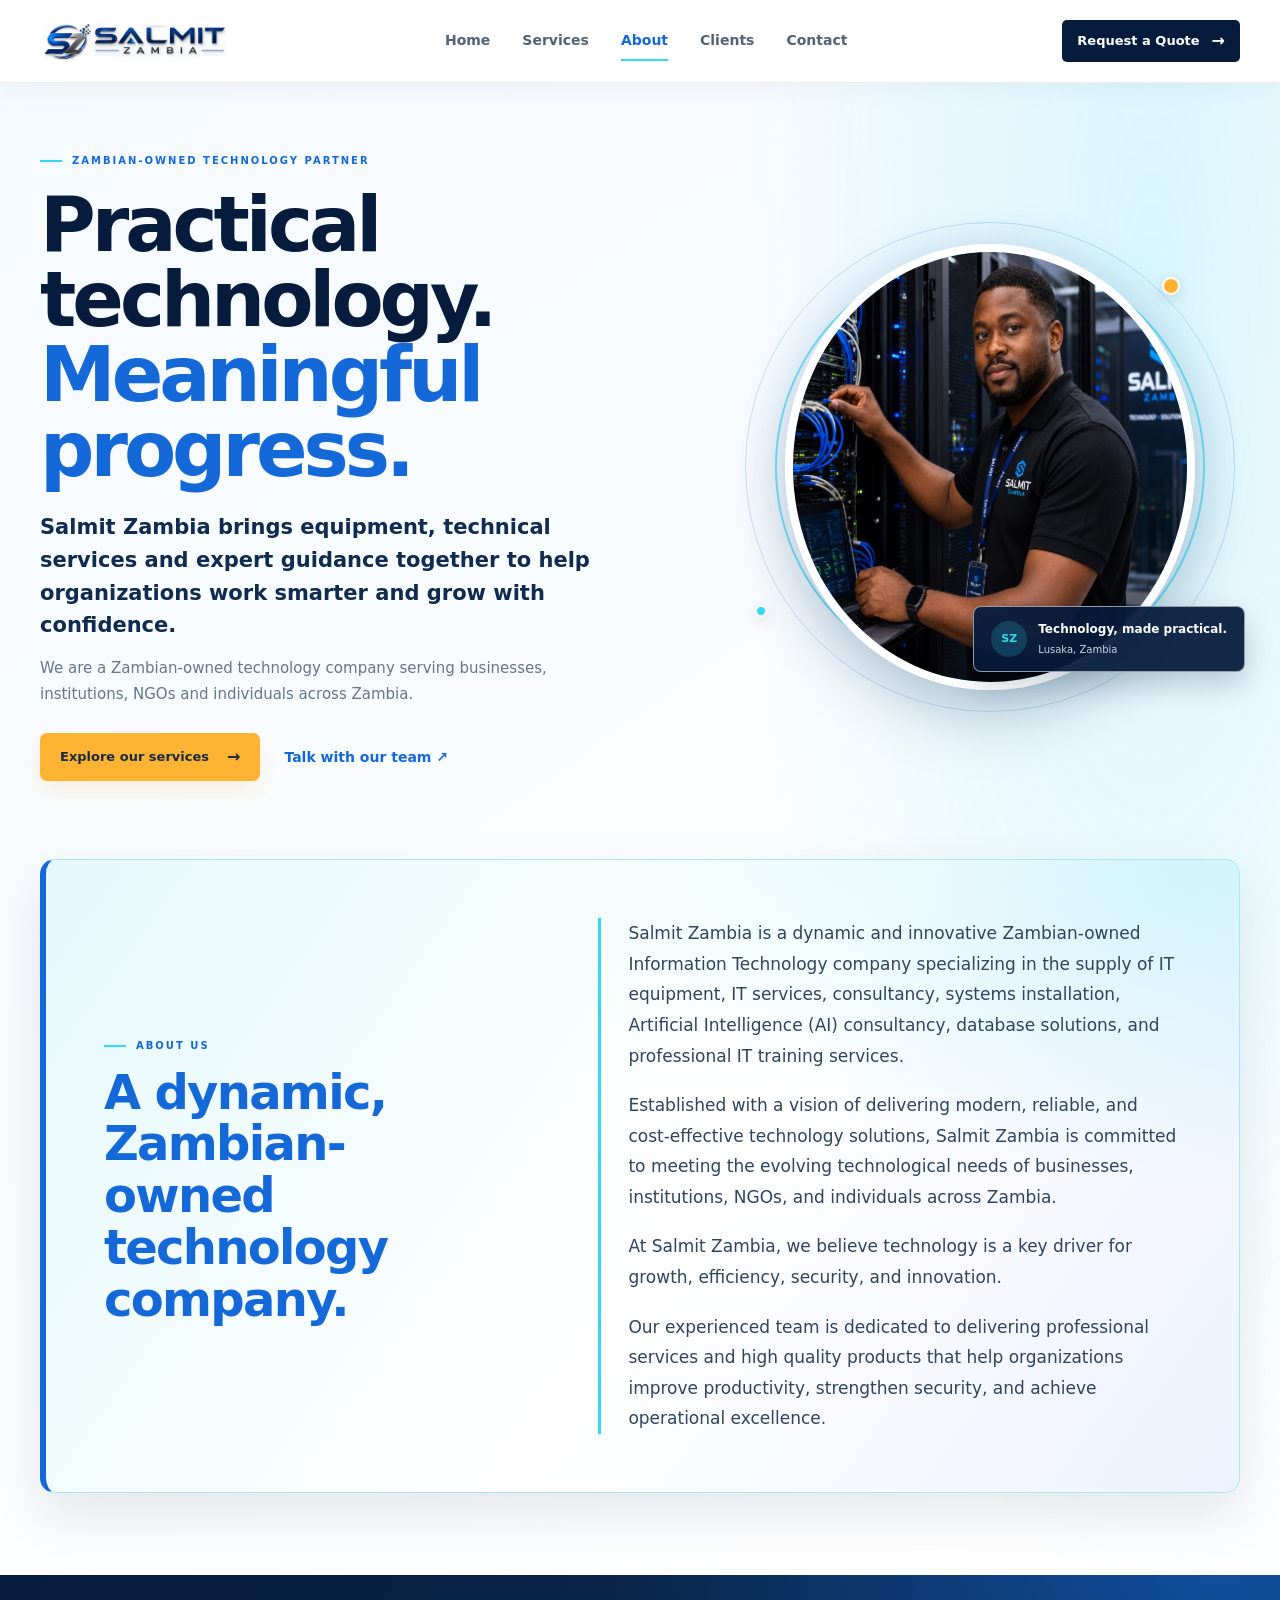
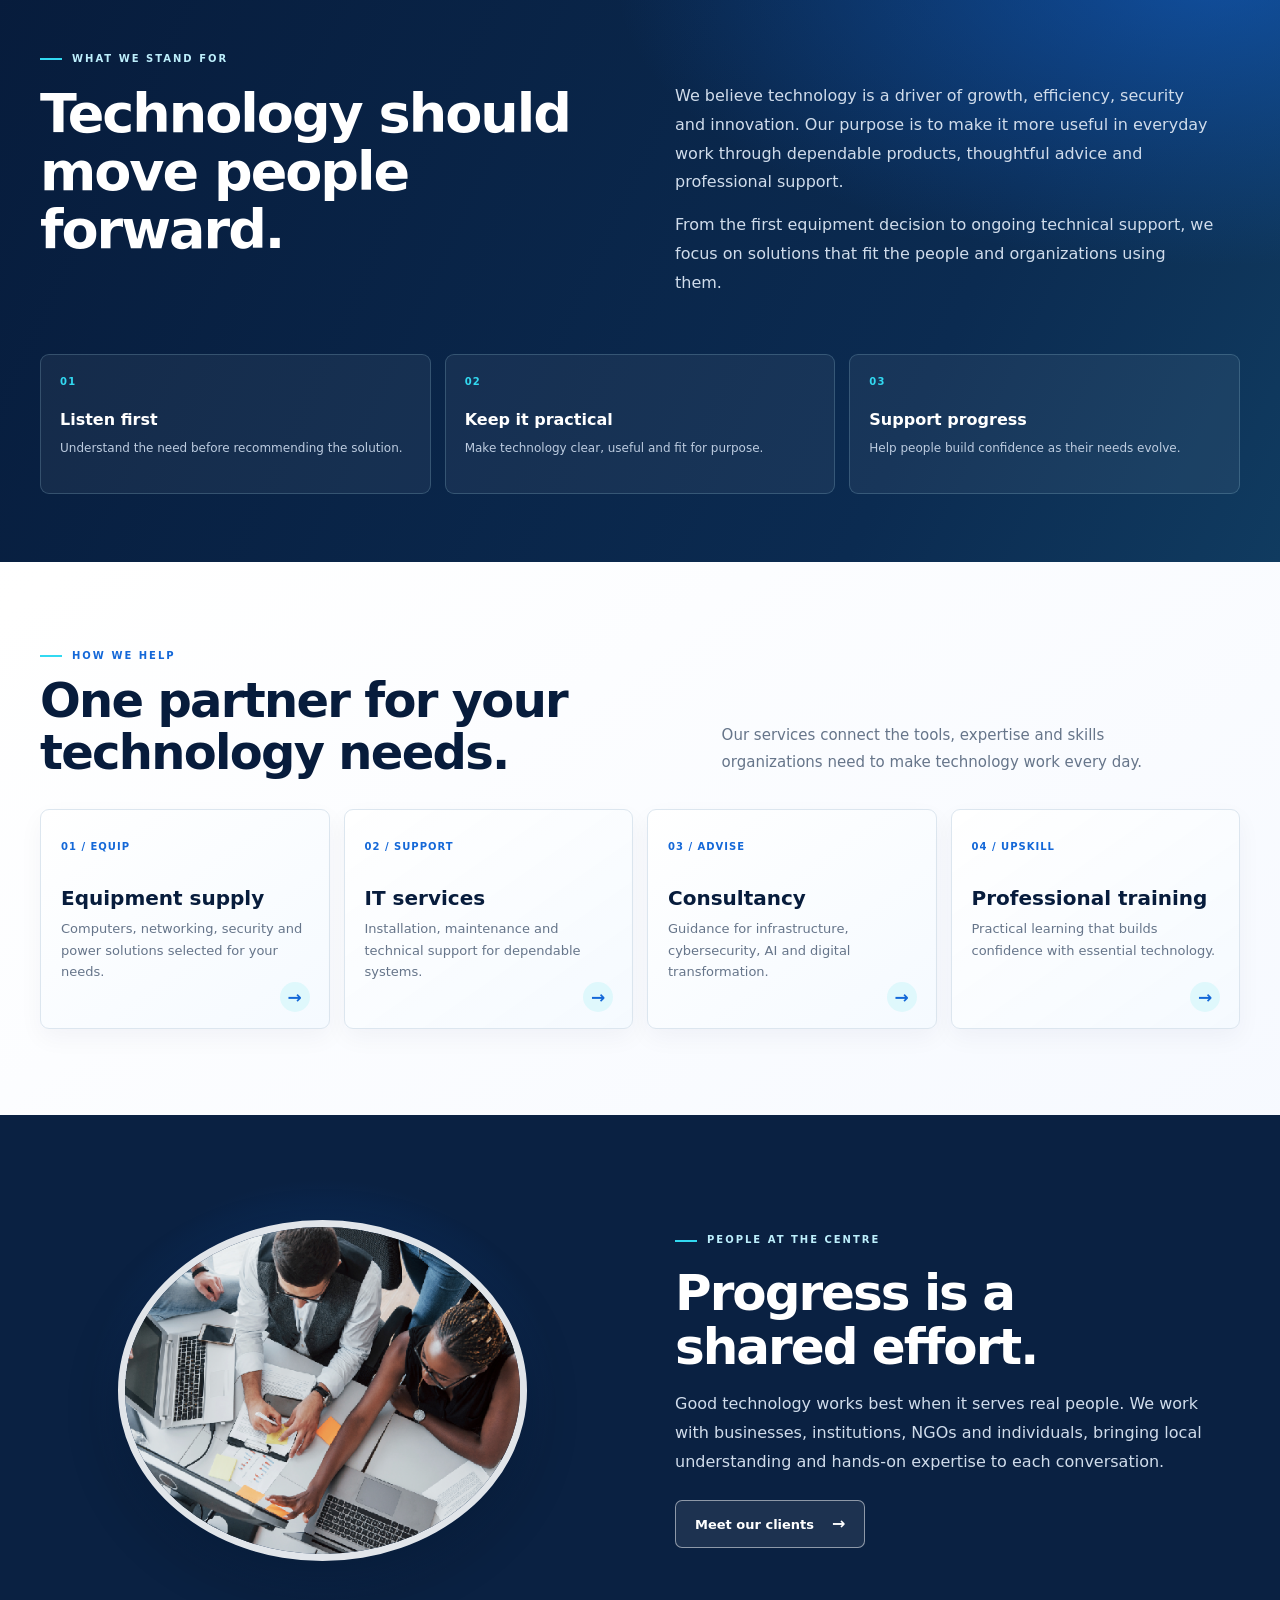
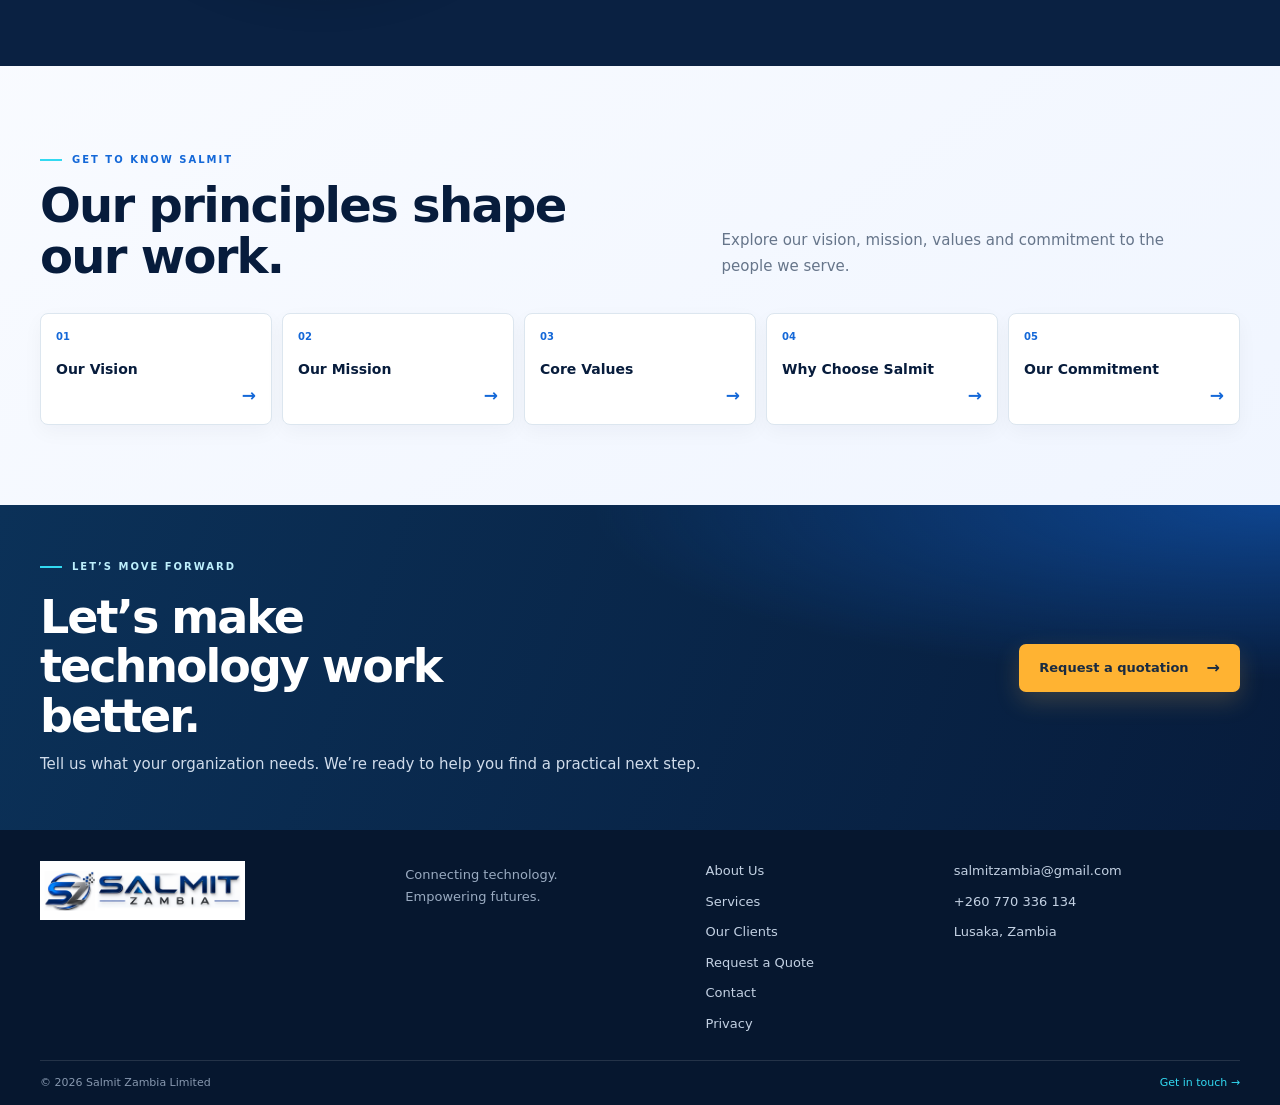
==== commit 91cdf622: "Show Salmit name in site logo" ====
--- a/about.html
+++ b/about.html
@@ -20,7 +20,7 @@
   <a class="skip-link" href="#main-content">Skip to content</a>
   <header class="site-header">
     <div class="header-inner">
-      <a class="brand" href="index.html" aria-label="Salmit Zambia home"><span class="brand-mark" aria-hidden="true">S</span><span class="brand-name">SALMIT <b>ZAMBIA</b><small>TECHNOLOGY SOLUTIONS</small></span></a>
+      <a class="brand" href="index.html" aria-label="Salmit Zambia home"><img class="brand-logo" src="service-images/salmit-horizontal-logo.png" alt="Salmit Zambia Technology Solutions"></a>
       <nav class="site-nav" aria-label="Main navigation"><a href="index.html">Home</a><a href="services.html">Services</a><a href="about.html">About</a><a href="clients.html">Clients</a><a href="contact.html">Contact</a></nav>
       <a class="header-cta" href="quote.html" aria-label="Request a quotation">Request a Quote <span aria-hidden="true">&#8594;</span></a>
     </div>
@@ -84,7 +84,7 @@
 
 <footer class="site-footer interior-footer">
     <div class="footer-main">
-      <a class="brand brand-footer" href="index.html"><span class="brand-mark" aria-hidden="true">S</span><span class="brand-name">SALMIT <b>ZAMBIA</b><small>TECHNOLOGY SOLUTIONS</small></span></a>
+      <a class="brand brand-footer" href="index.html"><img class="brand-logo" src="service-images/salmit-horizontal-logo.png" alt="Salmit Zambia Technology Solutions"></a>
       <p>Connecting technology.<br>Empowering futures.</p>
       <div class="footer-links"><a href="about.html">About Us</a><a href="services.html">Services</a><a href="clients.html">Our Clients</a><a href="quote.html">Request a Quote</a><a href="contact.html">Contact</a><a href="privacy.html">Privacy</a></div>
       <div class="footer-contact"><a href="mailto:salmitzambia@gmail.com">salmitzambia@gmail.com</a><a href="tel:+260770336134">+260 770 336 134</a><span>Lusaka, Zambia</span></div>
--- a/styles.css
+++ b/styles.css
@@ -390,6 +390,17 @@
 /* Use the official Salmit logo mark in the shared header and footer */
 .brand-mark { overflow: hidden; border: 1px solid rgba(20,104,216,.14); background: #fff url("service-images/salmit-mark.png") center / contain no-repeat; color: transparent; font-size: 0; }
 .brand-footer .brand-mark { border-color: rgba(50,217,241,.4); background: #fff url("service-images/salmit-mark.png") center / contain no-repeat; }
+.brand-logo { display: block; width: 190px; height: 56px; object-fit: contain; }
+.brand-footer .brand-logo { width: 205px; height: 60px; }
+@media (max-width: 950px) {
+  .brand-logo { width: 170px; height: 50px; }
+}
+@media (max-width: 720px) {
+  .brand-logo, .brand-footer .brand-logo { width: 160px; height: 47px; }
+}
+@media (max-width: 420px) {
+  .brand-logo, .brand-footer .brand-logo { width: 145px; height: 43px; }
+}
 
 /* About page: editorial story, clear left alignment and vivid brand accents */
 .about-page-main { display: block; overflow: hidden; background: radial-gradient(ellipse at 90% 5%, rgba(50,217,241,.17), transparent 25%), linear-gradient(145deg, #f5faff 0%, #fff 44%, #eef4ff 100%); }
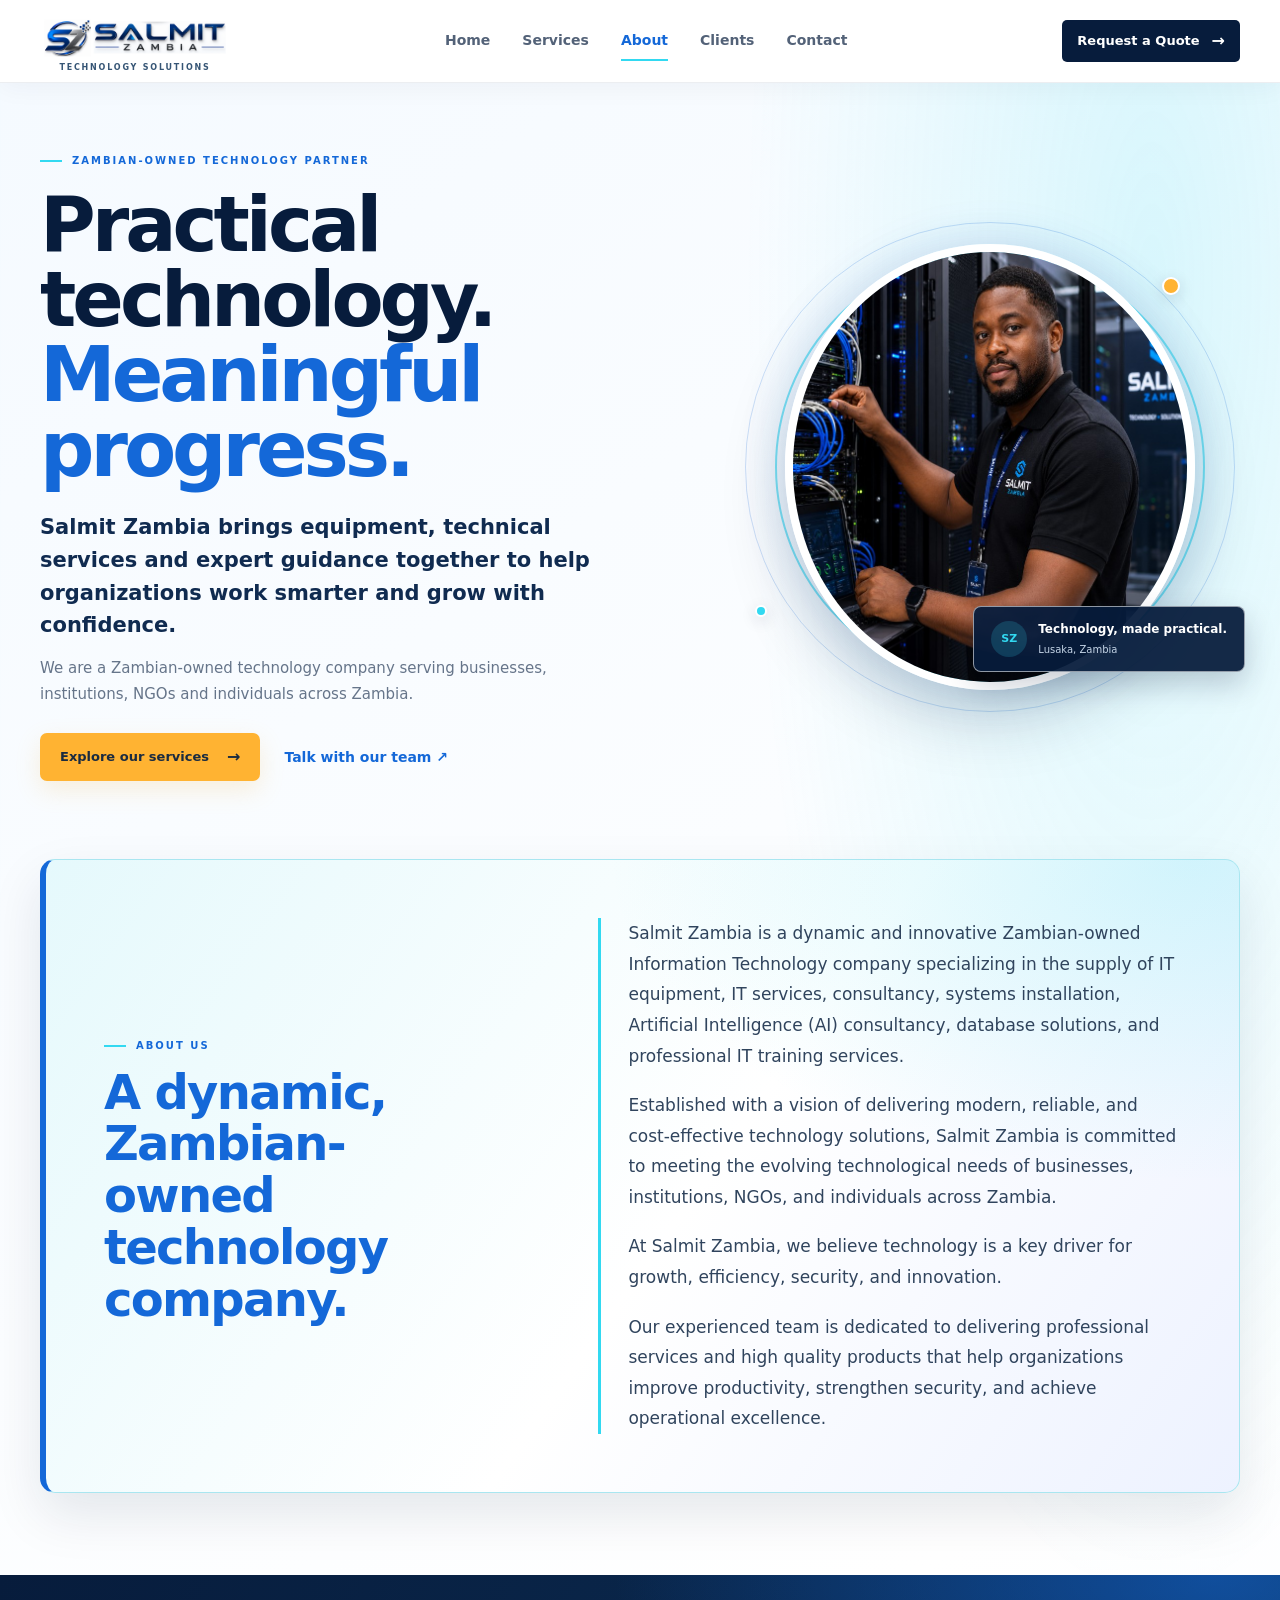
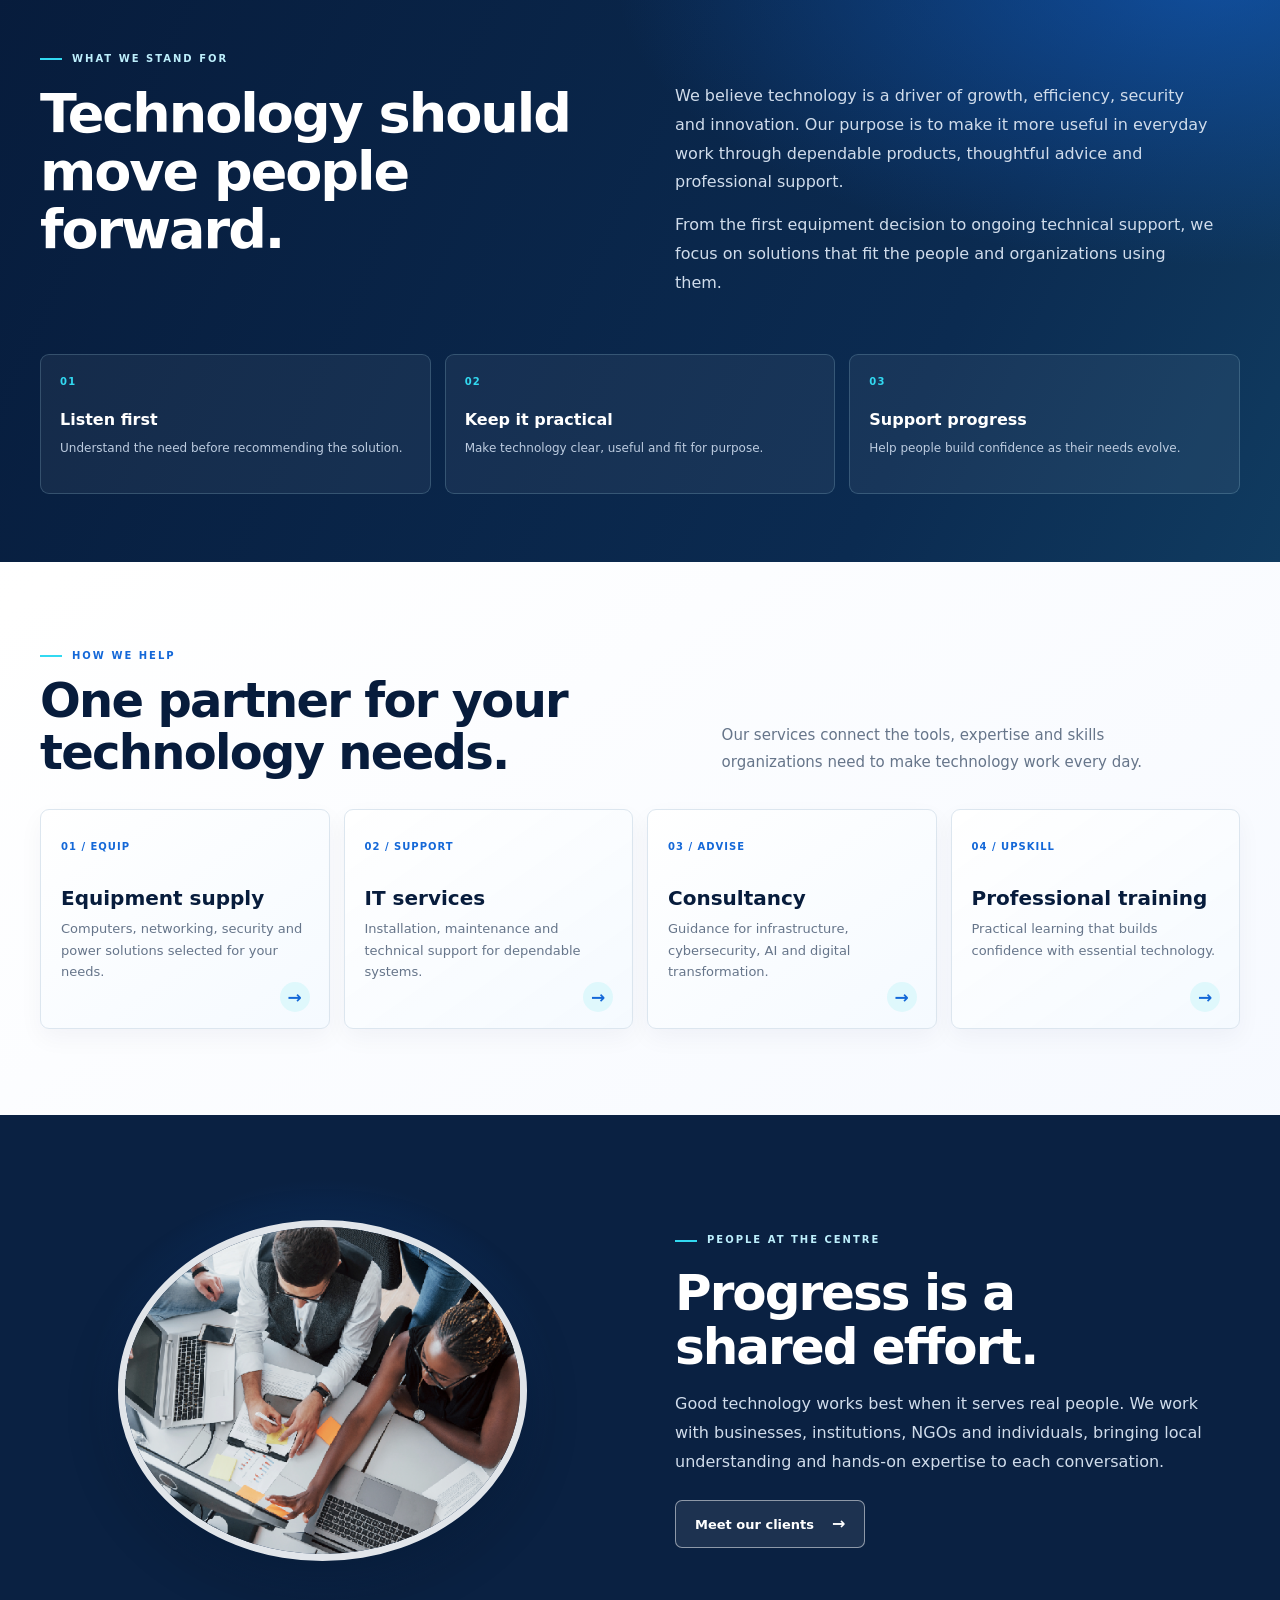
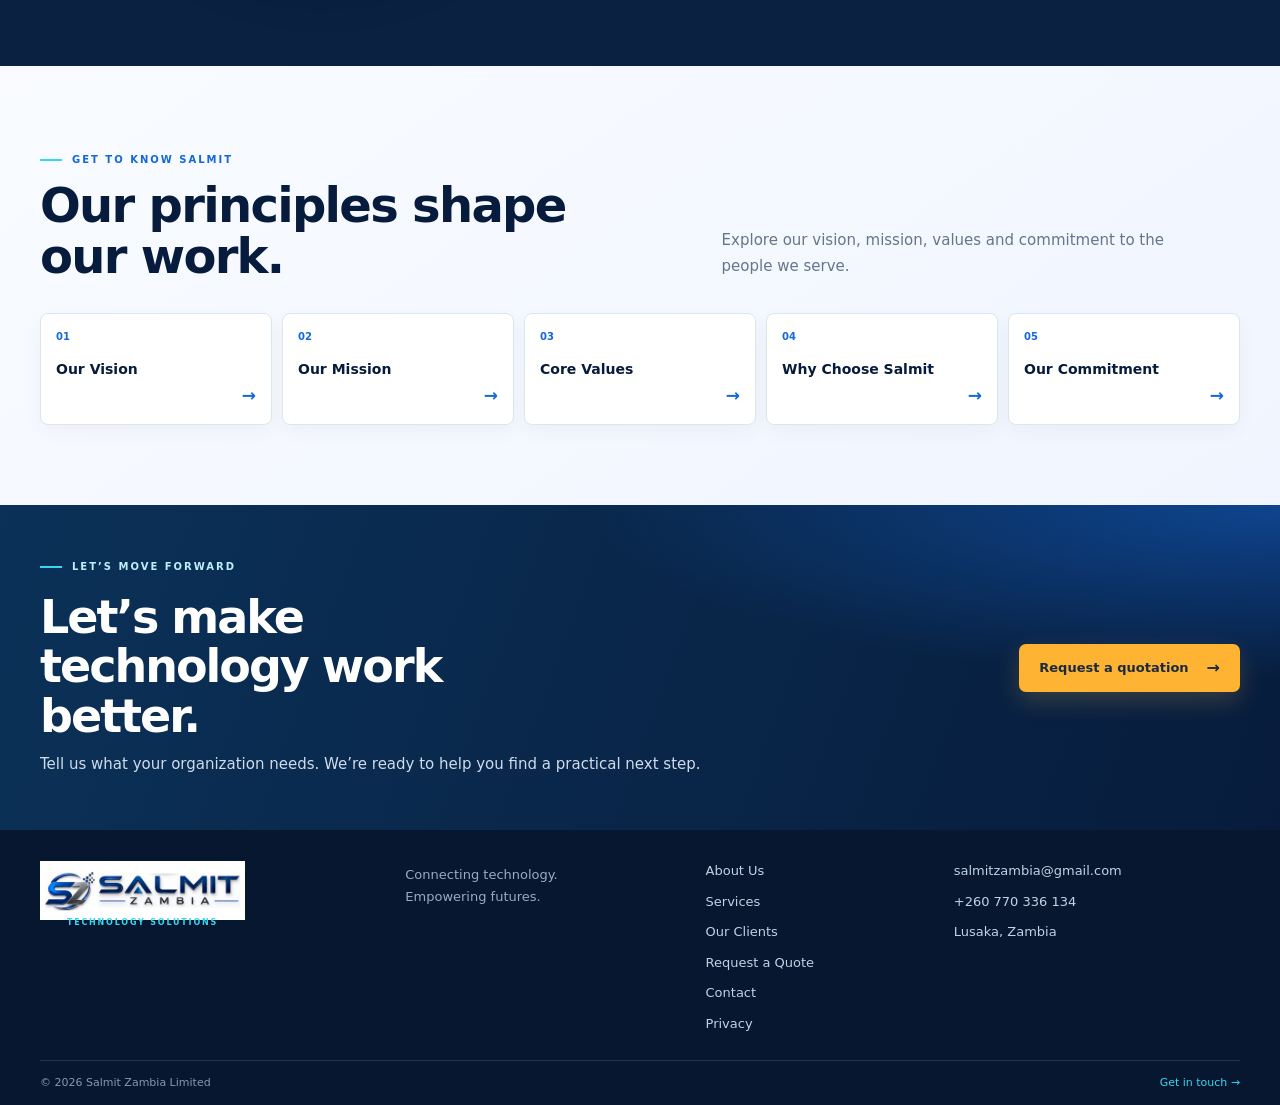
==== commit ad542d97: "Add Technology Solutions tagline under logo" ====
--- a/about.html
+++ b/about.html
@@ -20,7 +20,7 @@
   <a class="skip-link" href="#main-content">Skip to content</a>
   <header class="site-header">
     <div class="header-inner">
-      <a class="brand" href="index.html" aria-label="Salmit Zambia home"><img class="brand-logo" src="service-images/salmit-horizontal-logo.png" alt="Salmit Zambia Technology Solutions"></a>
+      <a class="brand" href="index.html" aria-label="Salmit Zambia home"><span class="brand-logo-lockup"><img class="brand-logo" src="service-images/salmit-horizontal-logo.png" alt="Salmit Zambia"><span class="brand-tagline">Technology Solutions</span></span></a>
       <nav class="site-nav" aria-label="Main navigation"><a href="index.html">Home</a><a href="services.html">Services</a><a href="about.html">About</a><a href="clients.html">Clients</a><a href="contact.html">Contact</a></nav>
       <a class="header-cta" href="quote.html" aria-label="Request a quotation">Request a Quote <span aria-hidden="true">&#8594;</span></a>
     </div>
@@ -84,7 +84,7 @@
 
 <footer class="site-footer interior-footer">
     <div class="footer-main">
-      <a class="brand brand-footer" href="index.html"><img class="brand-logo" src="service-images/salmit-horizontal-logo.png" alt="Salmit Zambia Technology Solutions"></a>
+      <a class="brand brand-footer" href="index.html"><span class="brand-logo-lockup"><img class="brand-logo" src="service-images/salmit-horizontal-logo.png" alt="Salmit Zambia"><span class="brand-tagline">Technology Solutions</span></span></a>
       <p>Connecting technology.<br>Empowering futures.</p>
       <div class="footer-links"><a href="about.html">About Us</a><a href="services.html">Services</a><a href="clients.html">Our Clients</a><a href="quote.html">Request a Quote</a><a href="contact.html">Contact</a><a href="privacy.html">Privacy</a></div>
       <div class="footer-contact"><a href="mailto:salmitzambia@gmail.com">salmitzambia@gmail.com</a><a href="tel:+260770336134">+260 770 336 134</a><span>Lusaka, Zambia</span></div>
--- a/styles.css
+++ b/styles.css
@@ -390,16 +390,21 @@
 /* Use the official Salmit logo mark in the shared header and footer */
 .brand-mark { overflow: hidden; border: 1px solid rgba(20,104,216,.14); background: #fff url("service-images/salmit-mark.png") center / contain no-repeat; color: transparent; font-size: 0; }
 .brand-footer .brand-mark { border-color: rgba(50,217,241,.4); background: #fff url("service-images/salmit-mark.png") center / contain no-repeat; }
+.brand-logo-lockup { display: flex; flex-direction: column; align-items: center; gap: 0; }
 .brand-logo { display: block; width: 190px; height: 56px; object-fit: contain; }
 .brand-footer .brand-logo { width: 205px; height: 60px; }
+.brand-tagline { display: block; margin-top: -2px; color: #365575; font-size: 8px; font-weight: 850; letter-spacing: 1.8px; line-height: 1.15; text-align: center; text-transform: uppercase; }
+.brand-footer .brand-tagline { color: var(--cyan); }
 @media (max-width: 950px) {
   .brand-logo { width: 170px; height: 50px; }
 }
 @media (max-width: 720px) {
   .brand-logo, .brand-footer .brand-logo { width: 160px; height: 47px; }
+  .brand-tagline { font-size: 7px; letter-spacing: 1.5px; }
 }
 @media (max-width: 420px) {
   .brand-logo, .brand-footer .brand-logo { width: 145px; height: 43px; }
+  .brand-tagline { font-size: 6.5px; letter-spacing: 1.3px; }
 }
 
 /* About page: editorial story, clear left alignment and vivid brand accents */
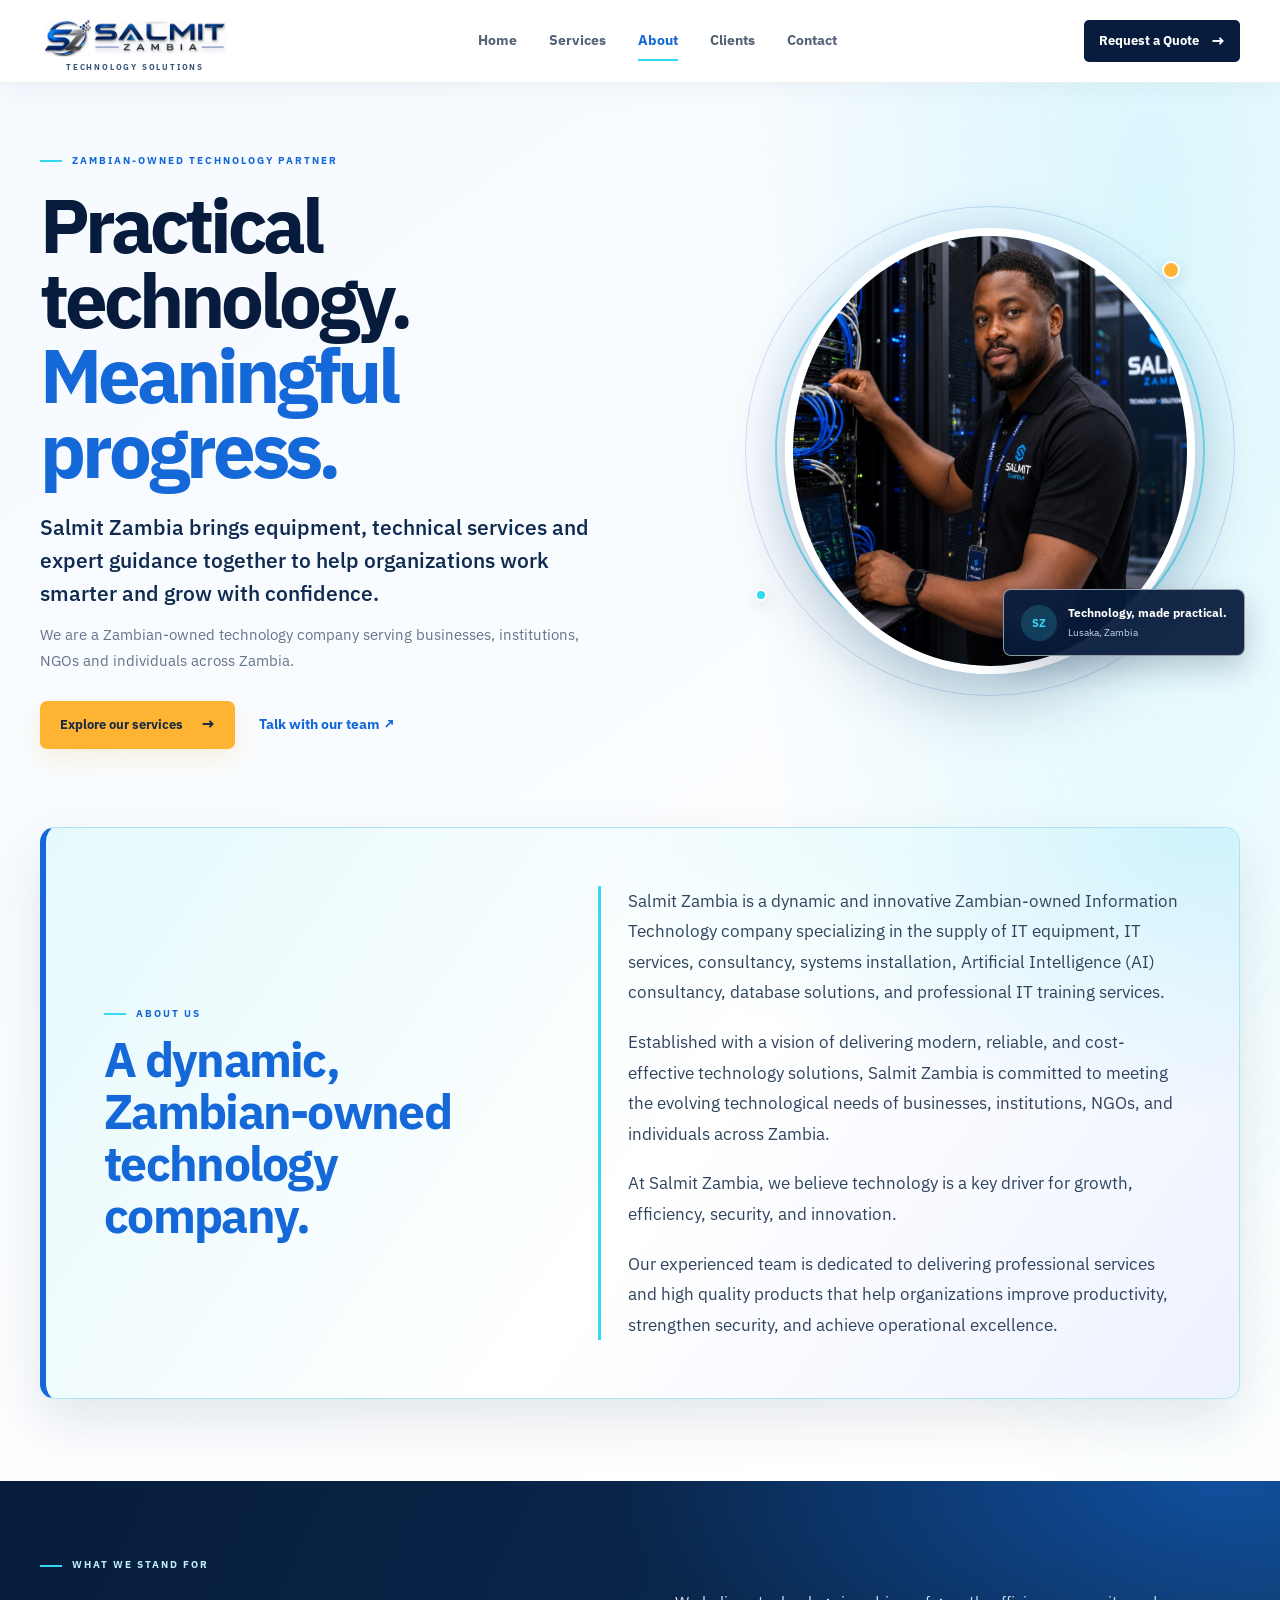
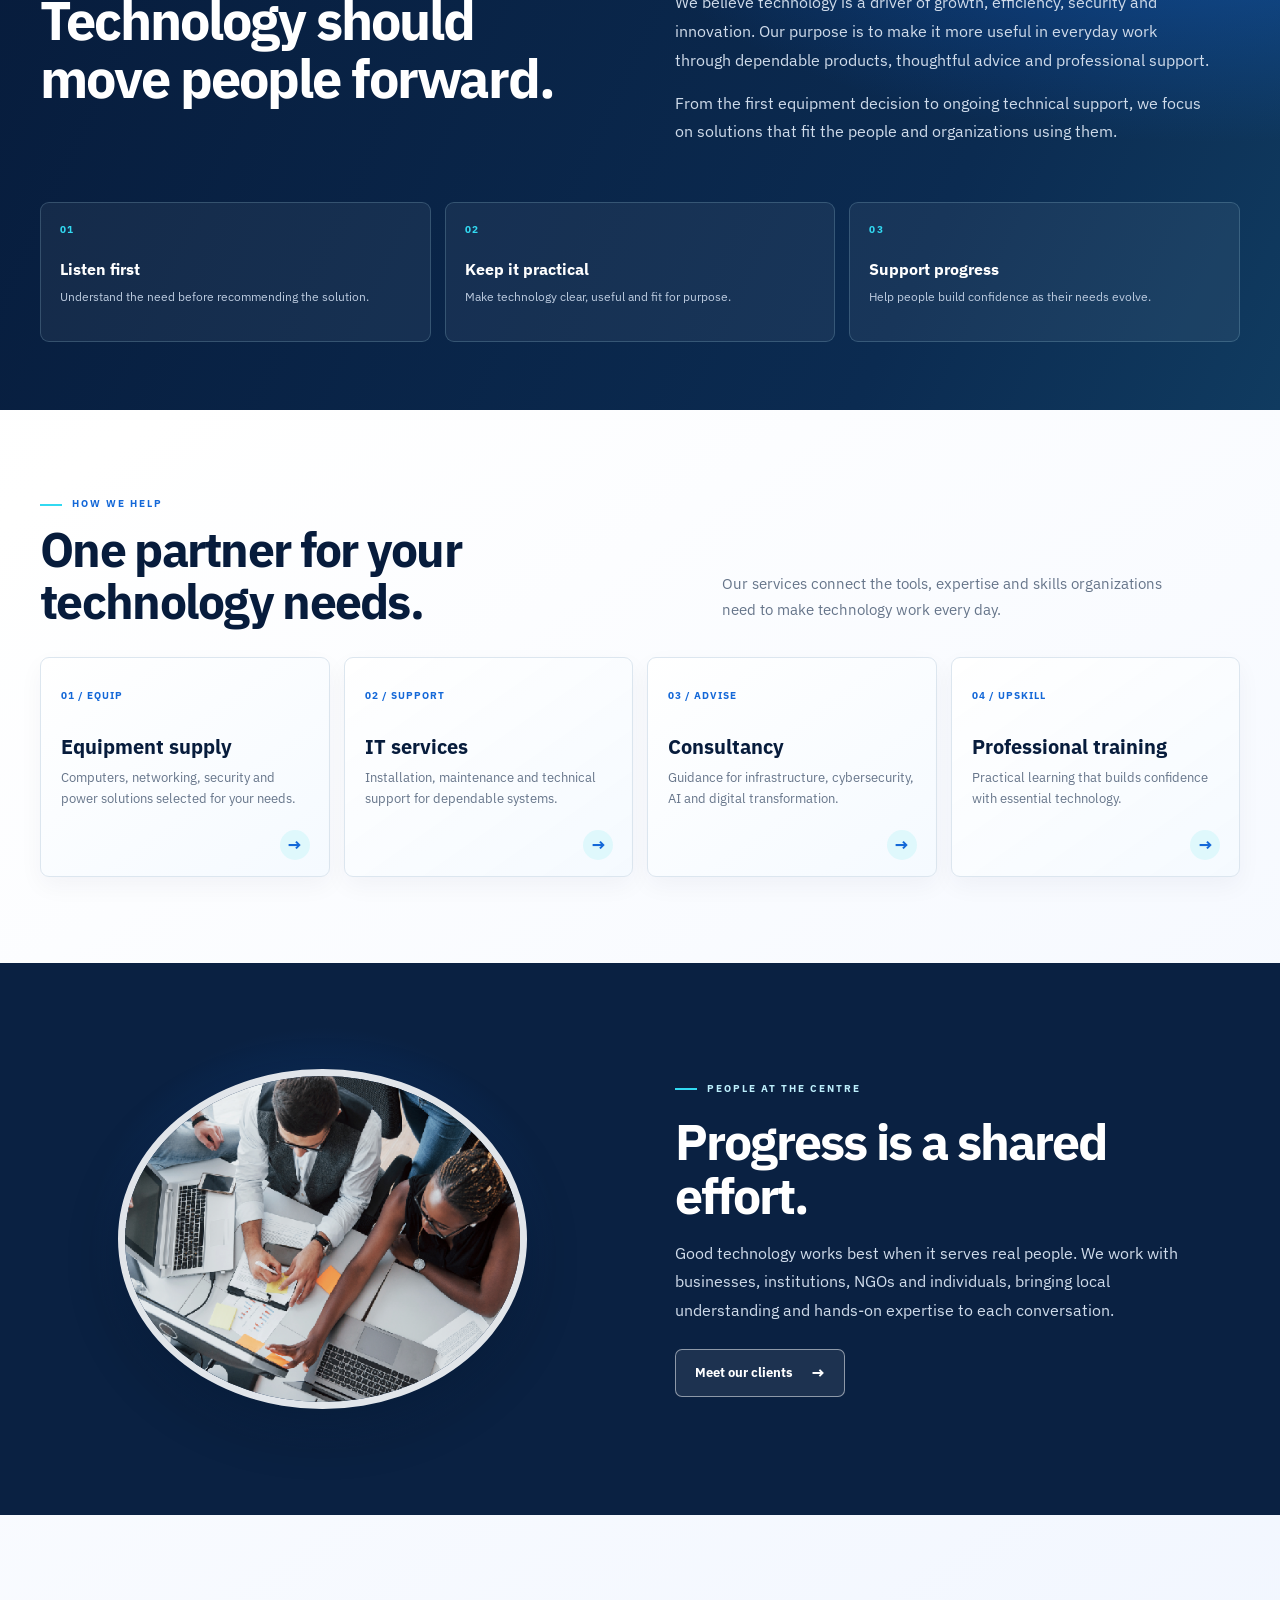
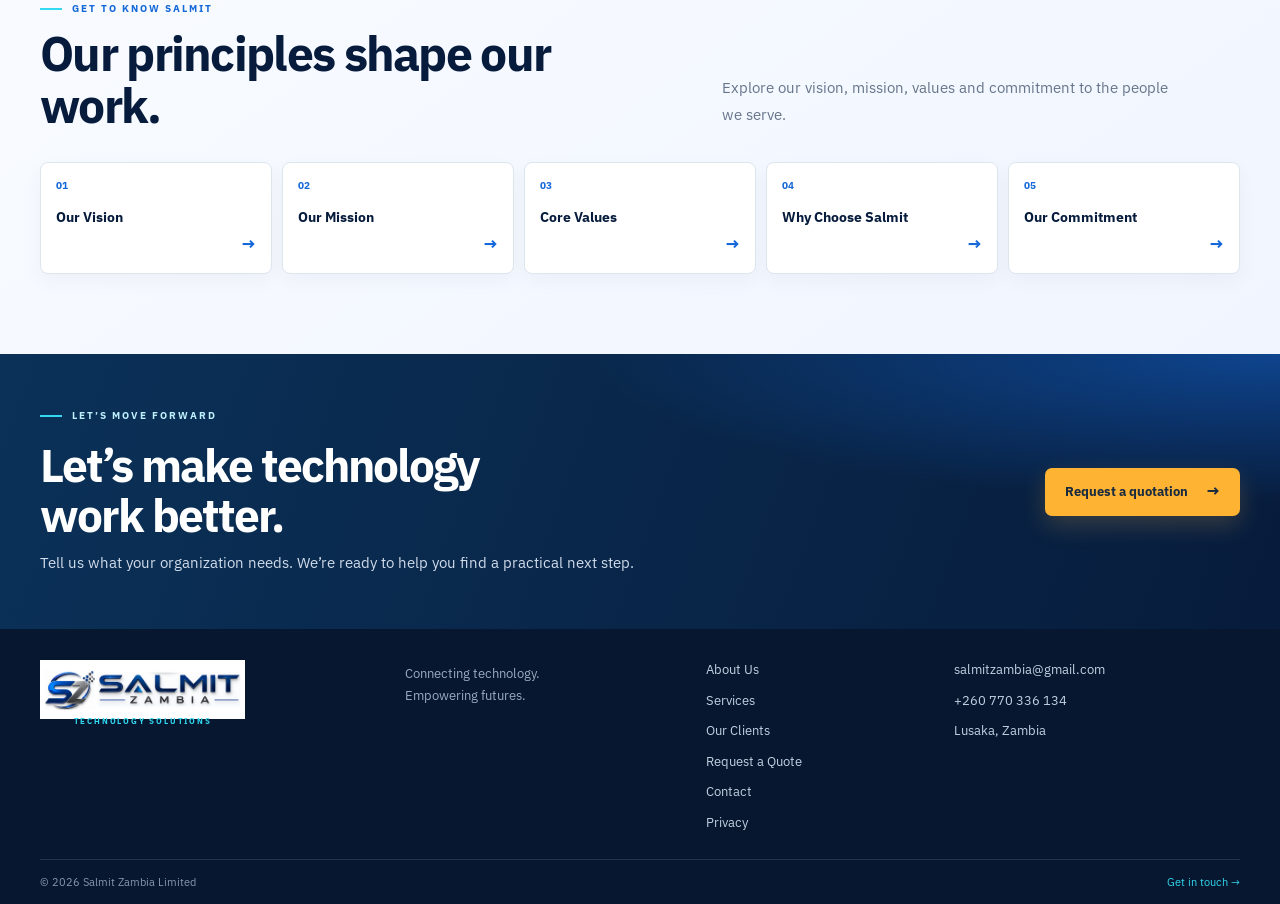
==== commit 14560945: "Use IBM Plex Sans across website" ====
--- a/about.html
+++ b/about.html
@@ -14,6 +14,9 @@
   <meta name="twitter:card" content="summary_large_image">
   <title>About Us | Salmit Zambia Limited</title>
   <link rel="icon" type="image/png" href="service-images/salmit-mark.png">
+  <link rel="preconnect" href="https://fonts.googleapis.com">
+  <link rel="preconnect" href="https://fonts.gstatic.com" crossorigin>
+  <link href="https://fonts.googleapis.com/css2?family=IBM+Plex+Sans:wght@400;500;600;700&display=swap" rel="stylesheet">
   <link rel="stylesheet" href="styles.css">
 </head>
 <body>
--- a/styles.css
+++ b/styles.css
@@ -17,7 +17,7 @@
 }
 * { box-sizing: border-box; }
 html { min-width: 320px; scroll-behavior: smooth; scroll-padding-top: 96px; }
-body { display: flex; min-height: 100vh; flex-direction: column; margin: 0; background: var(--white); color: var(--ink); font: 16px/1.65 "Aptos", "Segoe UI Variable", "Segoe UI", system-ui, Arial, sans-serif; -webkit-font-smoothing: antialiased; }
+body { display: flex; min-height: 100vh; flex-direction: column; margin: 0; background: var(--white); color: var(--ink); font: 16px/1.65 "IBM Plex Sans", "Segoe UI", system-ui, Arial, sans-serif; -webkit-font-smoothing: antialiased; }
 #main-content { flex: 1; }
 img { display: block; max-width: 100%; }
 a { color: inherit; }
@@ -366,7 +366,7 @@
 }
 
 /* Readable typography with a refined, system-native font stack */
-h1, h2, h3, h4, .brand-name { font-family: "Aptos Display", "Aptos", "Segoe UI Variable", "Segoe UI", system-ui, sans-serif; }
+h1, h2, h3, h4, .brand-name { font-family: "IBM Plex Sans", "Segoe UI", system-ui, sans-serif; }
 .site-nav a { font-size: 14px; }
 .header-cta { font-size: 13px; }
 .hero-lede, .content-card p, .service-block p, .about-band-copy > p:not(.eyebrow), .values-intro > p:not(.eyebrow) { font-size: 16px; }
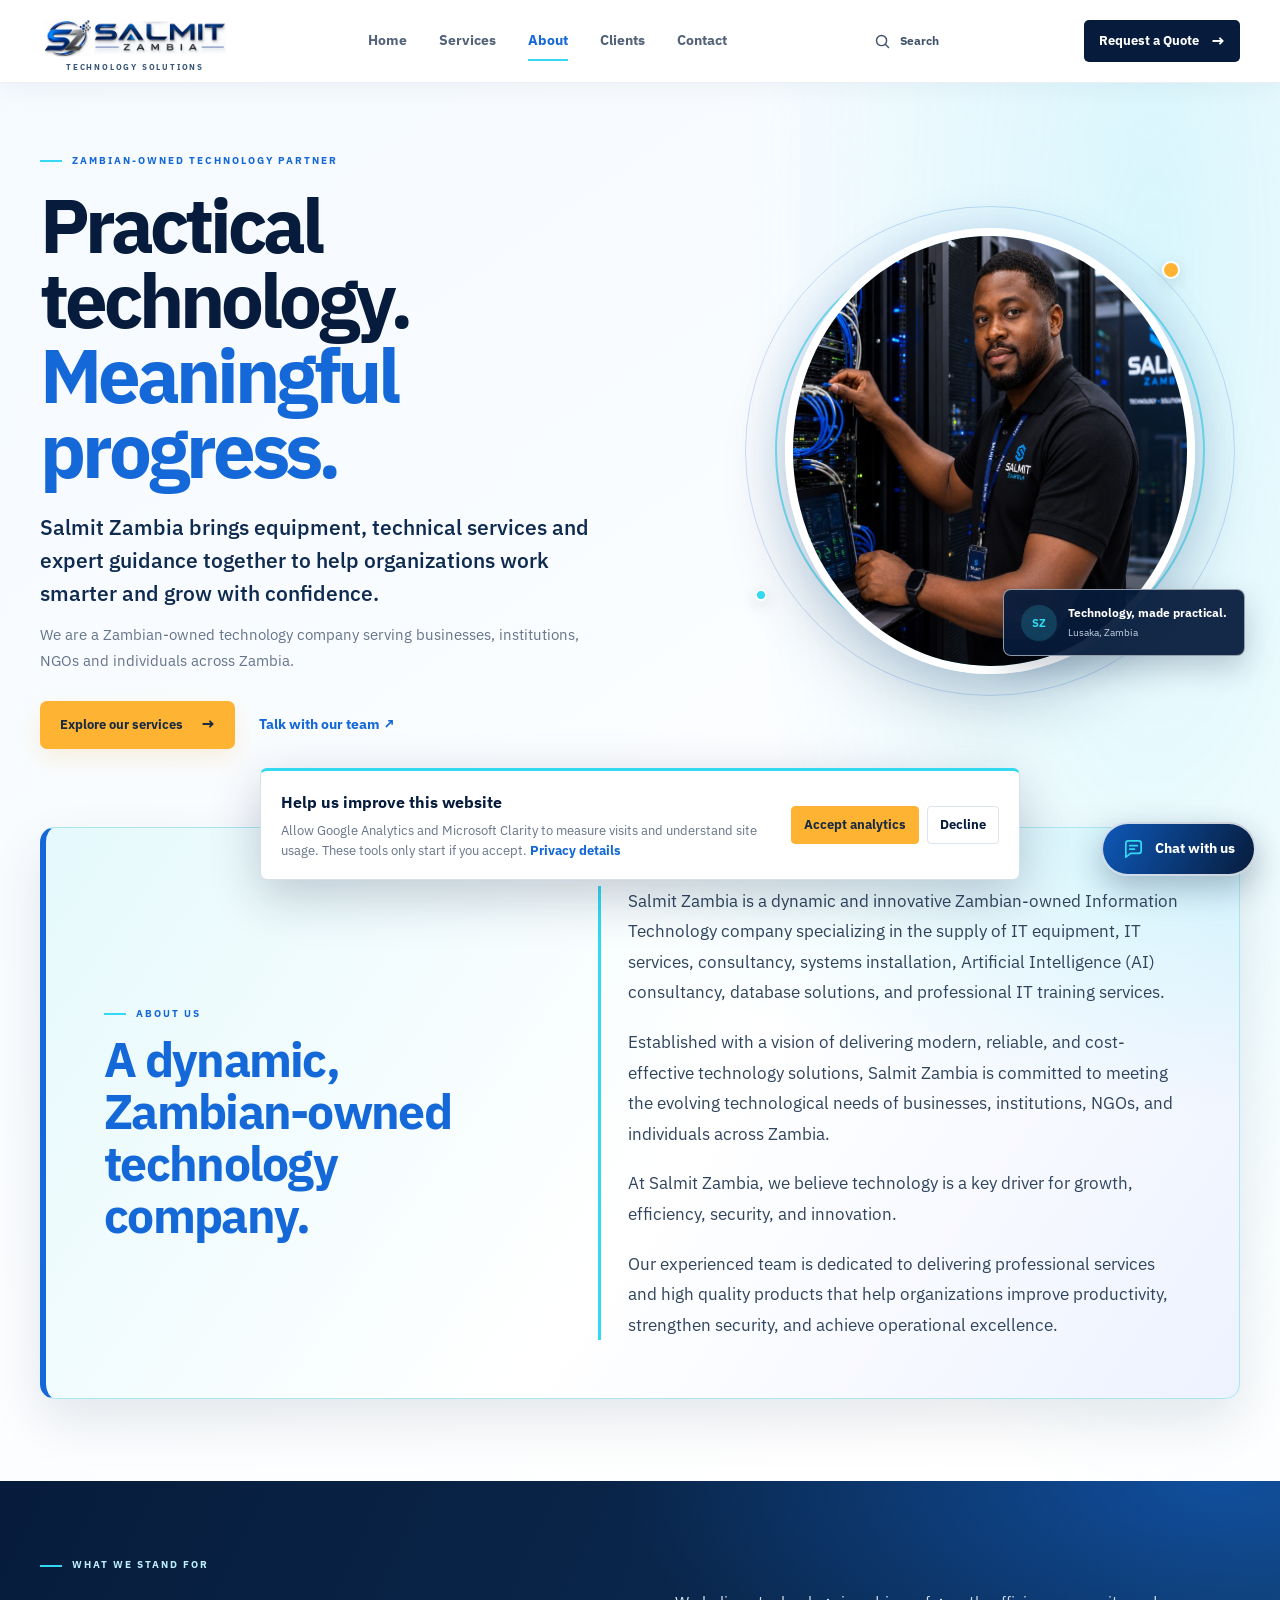
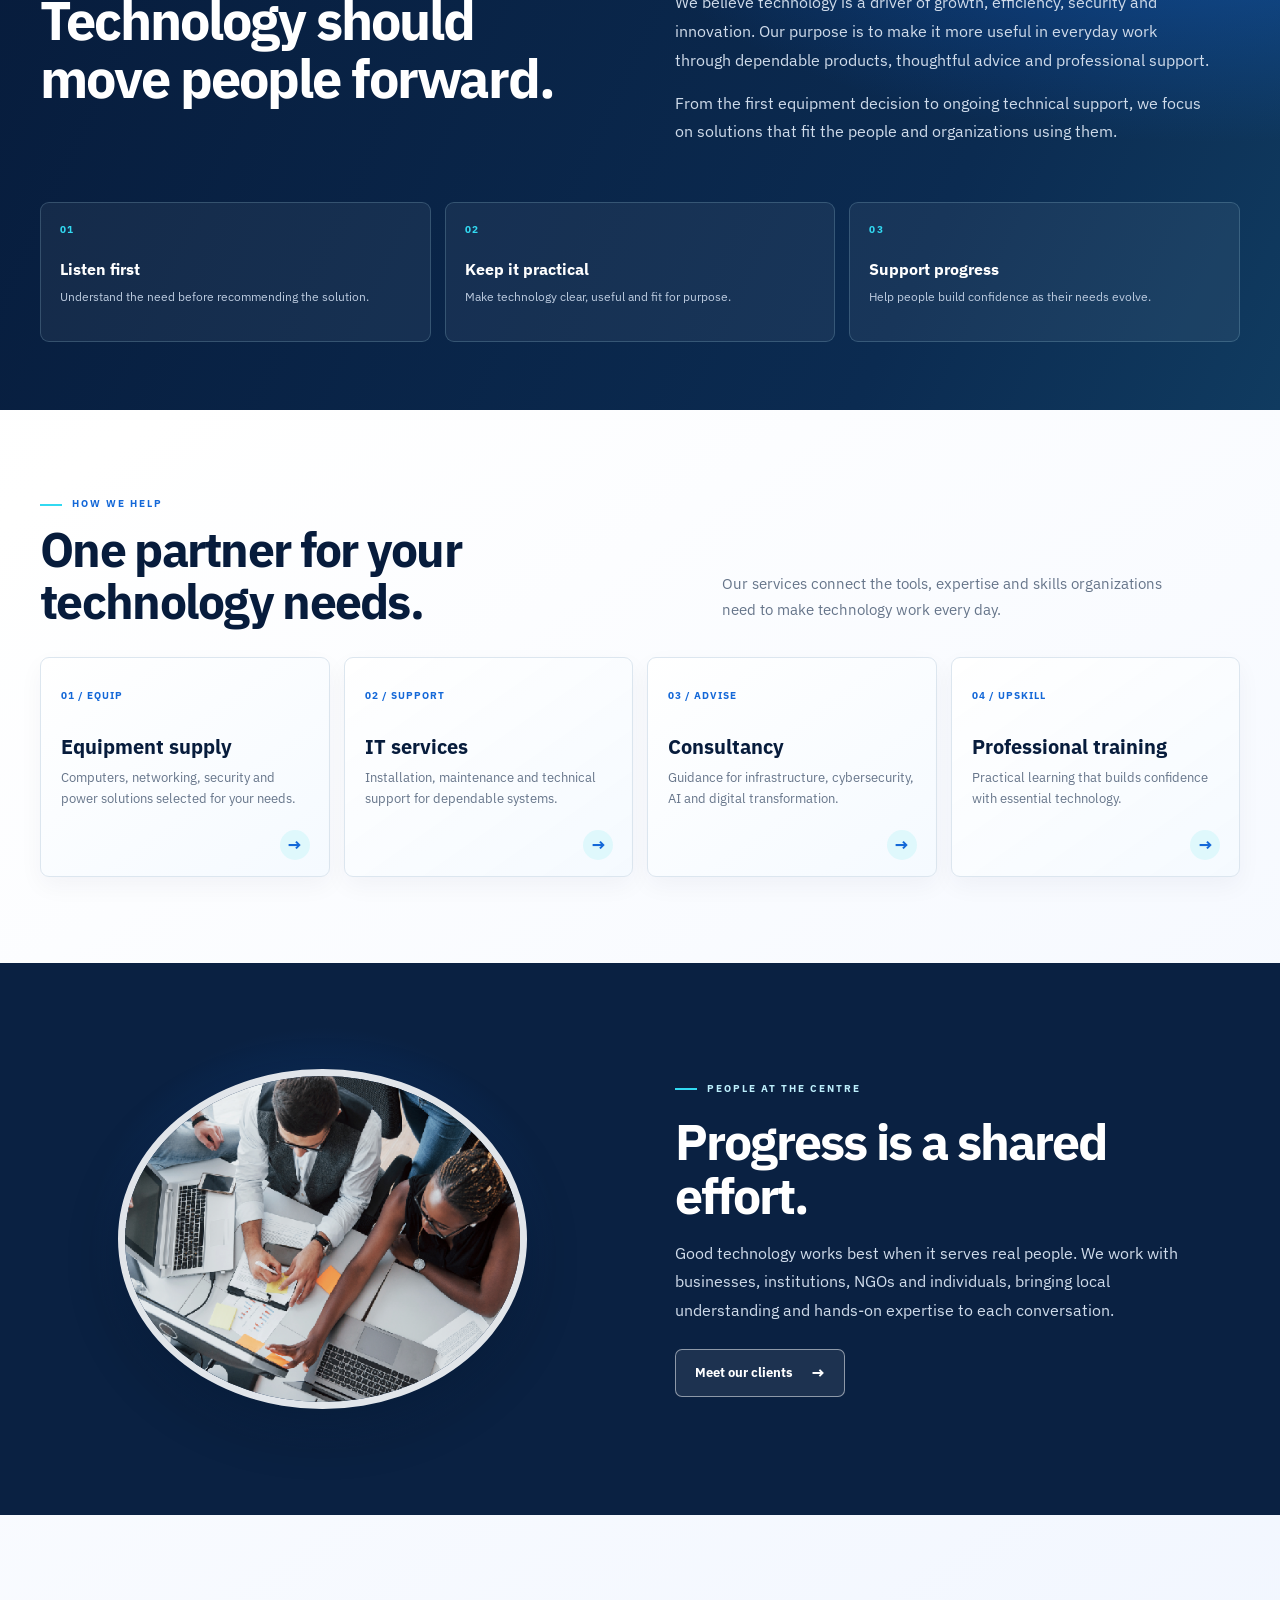
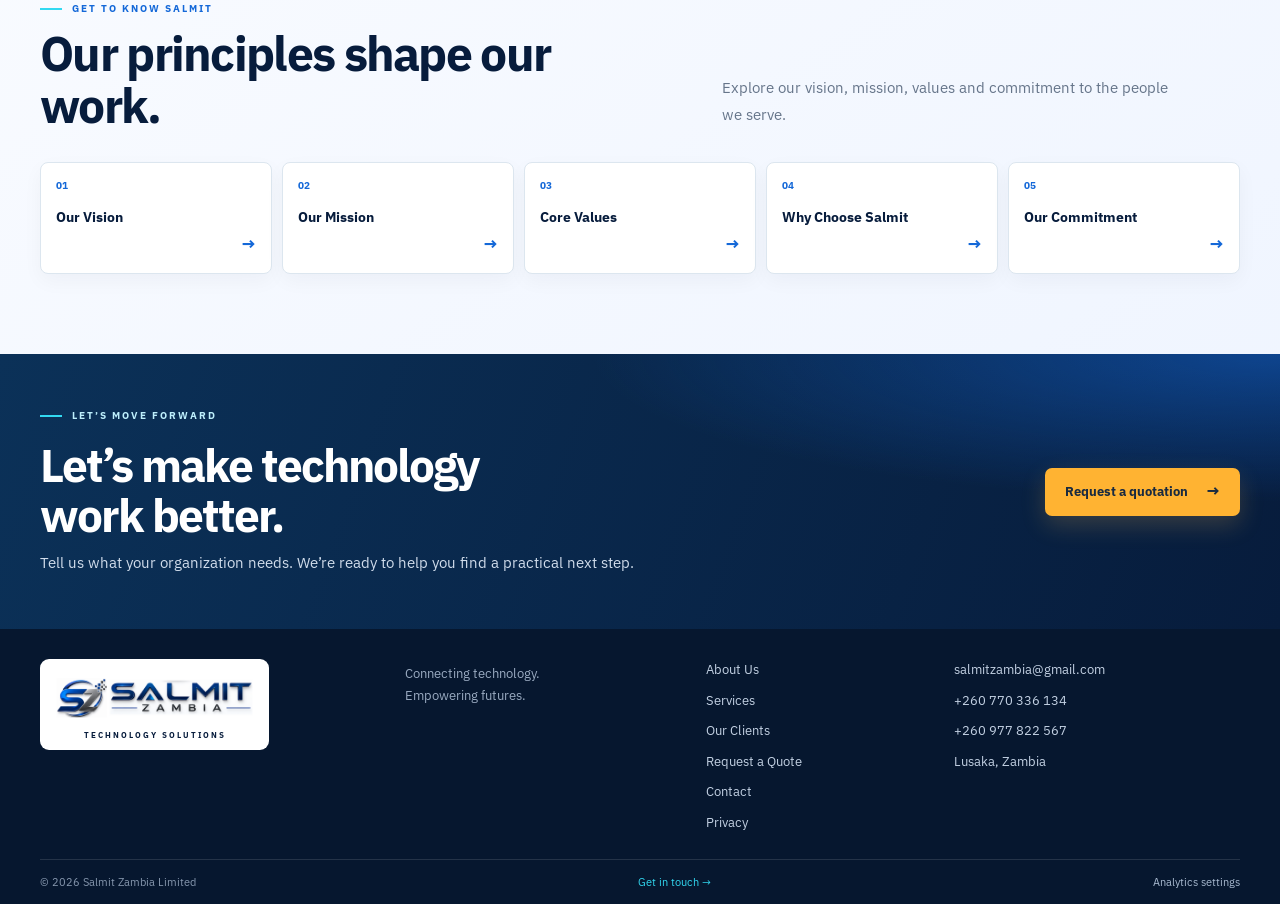
==== commit 41cff1a4: "Add additional Salmit contact number" ====
--- a/about.html
+++ b/about.html
@@ -90,7 +90,7 @@
       <a class="brand brand-footer" href="index.html"><span class="brand-logo-lockup"><img class="brand-logo" src="service-images/salmit-horizontal-logo.png" alt="Salmit Zambia"><span class="brand-tagline">Technology Solutions</span></span></a>
       <p>Connecting technology.<br>Empowering futures.</p>
       <div class="footer-links"><a href="about.html">About Us</a><a href="services.html">Services</a><a href="clients.html">Our Clients</a><a href="quote.html">Request a Quote</a><a href="contact.html">Contact</a><a href="privacy.html">Privacy</a></div>
-      <div class="footer-contact"><a href="mailto:salmitzambia@gmail.com">salmitzambia@gmail.com</a><a href="tel:+260770336134">+260 770 336 134</a><span>Lusaka, Zambia</span></div>
+      <div class="footer-contact"><a href="mailto:salmitzambia@gmail.com">salmitzambia@gmail.com</a><a href="tel:+260770336134">+260 770 336 134</a><a href="tel:+260977822567">+260 977 822 567</a><span>Lusaka, Zambia</span></div>
     </div>
     <div class="footer-bottom"><span>&copy; <span id="year"></span> Salmit Zambia Limited</span><a href="contact.html">Get in touch <span aria-hidden="true">&#8594;</span></a></div>
   </footer>
--- a/styles.css
+++ b/styles.css
@@ -109,7 +109,7 @@
 .capability-stories-heading > div { max-width: 650px; }
 .capability-stories-heading h2 { max-width: 590px; }
 .capability-stories-lede { max-width: 600px; margin: 14px 0 0; color: var(--muted); font-size: 15px; }
-.capability-story-grid { display: grid; grid-template-columns: repeat(3, minmax(0, 1fr)); gap: 20px; }
+.capability-story-grid { display: grid; grid-template-columns: repeat(4, minmax(0, 1fr)); gap: 16px; }
 .capability-story { min-width: 0; overflow: hidden; border: 1px solid #e1e8ef; border-radius: 11px; background: white; color: inherit; text-decoration: none; box-shadow: 0 10px 30px rgba(8,30,61,.055); transition: transform .22s ease, border-color .22s ease, box-shadow .22s ease; }
 .capability-story:hover { transform: translateY(-5px); border-color: #b5d9e3; box-shadow: 0 18px 42px rgba(8,30,61,.12); }
 .capability-story-image { position: relative; overflow: hidden; aspect-ratio: 1.55; padding: 16px 22px; background: radial-gradient(ellipse at 50% 48%, #fff 0%, #dff8fc 54%, #dce9ff 100%); }
@@ -177,6 +177,179 @@
 .clients-list { grid-template-columns: repeat(2, minmax(0, 1fr)); }
 .clients-list li { min-height: 70px; padding-left: 42px; border-color: #e1e9f0; border-radius: 8px; background: linear-gradient(135deg, #fff, #f5faff); font-size: 14px; }
 .clients-list li::before { top: 50%; width: 9px; height: 9px; transform: translateY(-50%); border: 0; background: var(--cyan); box-shadow: 0 0 0 4px #e3f9fc; content: ""; }
+
+/* Clients page */
+.clients-page { flex: 1; background: #f4f7fb; }
+.clients-hero { position: relative; overflow: hidden; background: radial-gradient(ellipse at 78% 16%, rgba(20,104,216,.42), transparent 38%), linear-gradient(116deg, #071c3c 0%, #0b2d52 67%, #0b385b 100%); color: white; }
+.clients-hero::after { position: absolute; right: -130px; bottom: -315px; width: 620px; height: 620px; border: 1px solid rgba(50,217,241,.18); border-radius: 50%; box-shadow: 0 0 0 42px rgba(50,217,241,.035), 0 0 0 88px rgba(50,217,241,.025); content: ""; pointer-events: none; }
+.clients-hero-inner { position: relative; z-index: 1; width: min(1200px, calc(100% - 48px)); min-height: 535px; margin: auto; display: grid; grid-template-columns: 1.05fr .95fr; align-items: center; gap: 48px; padding: 70px 0 82px; }
+.clients-hero-copy { max-width: 610px; }
+.clients-hero-copy h1 { margin: 0; color: white; font-size: clamp(50px, 6vw, 76px); font-weight: 750; line-height: 1.01; letter-spacing: -3.5px; }
+.clients-hero-copy h1 em { color: var(--cyan); font-style: normal; }
+.clients-hero-lede { max-width: 490px; margin: 23px 0 27px; color: #c4d1e1; font-size: 16px; line-height: 1.8; }
+.clients-hero-note { display: flex; align-items: center; gap: 9px; margin-top: 25px; color: #c1cedf; font-size: 12px; }
+.clients-hero-note span { color: var(--cyan); font-size: 17px; }
+.clients-hero-visual { position: relative; width: min(100%, 475px); justify-self: end; padding: 15px 20px 35px 0; }
+.clients-hero-visual > img { position: relative; z-index: 1; width: 100%; aspect-ratio: 1 / .93; object-fit: cover; object-position: center; border: 5px solid rgba(255,255,255,.92); border-radius: 48% 52% 43% 57% / 43% 41% 59% 57%; box-shadow: 0 30px 70px rgba(0,0,0,.28); }
+.clients-orbit { position: absolute; inset: 0 0 22px 24px; border: 1px solid rgba(50,217,241,.74); border-radius: 50%; transform: rotate(-10deg); }
+.clients-image-caption { position: absolute; z-index: 2; right: 0; bottom: 2px; display: flex; align-items: center; gap: 12px; max-width: 300px; padding: 13px 17px; border: 1px solid rgba(255,255,255,.55); border-radius: 8px; background: rgba(255,255,255,.97); box-shadow: 0 14px 35px rgba(0,0,0,.2); color: var(--navy); }
+.caption-mark { display: grid; width: 36px; height: 36px; flex: 0 0 36px; place-items: center; border-radius: 50%; background: var(--navy); color: var(--cyan); font-size: 19px; font-weight: 800; }
+.clients-image-caption strong, .clients-image-caption small { display: block; }
+.clients-image-caption strong { font-size: 11px; line-height: 1.35; }
+.clients-image-caption small { margin-top: 3px; color: var(--muted); font-size: 9px; }
+.clients-showcase { padding: 83px 24px 92px; background: linear-gradient(180deg, #f4f7fb 0%, #fff 100%); }
+.clients-showcase-inner { width: min(1200px, 100%); margin: auto; }
+.clients-showcase-heading { display: grid; grid-template-columns: 1.2fr .8fr; align-items: end; gap: 70px; margin-bottom: 36px; }
+.clients-showcase-heading h2 { max-width: 660px; margin: 0; color: var(--navy); font-size: clamp(34px, 4.2vw, 52px); line-height: 1.1; letter-spacing: -1.7px; }
+.clients-showcase-heading > p { max-width: 390px; margin: 0 0 4px; color: var(--muted); font-size: 14px; line-height: 1.8; }
+.clients-grid { display: grid; grid-template-columns: repeat(3, minmax(0, 1fr)); gap: 13px; margin: 0; padding: 0; list-style: none; }
+.clients-grid li { position: relative; display: flex; min-height: 155px; flex-direction: column; justify-content: space-between; overflow: hidden; padding: 21px 22px 23px; border: 1px solid #e1e8ef; border-radius: 9px; background: linear-gradient(145deg, #fff 0%, #f8fbfd 100%); box-shadow: 0 8px 24px rgba(8,30,61,.035); transition: transform .2s ease, border-color .2s ease, box-shadow .2s ease; }
+.clients-grid li::after { position: absolute; right: -35px; bottom: -55px; width: 115px; height: 115px; border: 1px solid rgba(20,104,216,.1); border-radius: 50%; box-shadow: 0 0 0 17px rgba(20,104,216,.025); content: ""; transition: transform .2s ease; }
+.clients-grid li:hover { transform: translateY(-4px); border-color: #aedee8; box-shadow: 0 16px 34px rgba(8,30,61,.09); }
+.clients-grid li:hover::after { transform: scale(1.15); }
+.client-number { color: #7b8ca1; font-size: 10px; font-weight: 800; letter-spacing: 1.2px; }
+.client-name { position: relative; z-index: 1; max-width: 290px; padding-right: 22px; color: var(--navy); font-size: 18px; font-weight: 700; line-height: 1.35; }
+.client-arrow { position: absolute; right: 20px; bottom: 20px; color: var(--blue); font-size: 18px; }
+.clients-cta { width: min(1200px, calc(100% - 48px)); margin: 0 auto 86px; display: flex; align-items: center; justify-content: space-between; gap: 30px; padding: 42px 48px; border-radius: 10px; background: linear-gradient(115deg, #0a2548, #104879); color: white; box-shadow: 0 20px 45px rgba(8,30,61,.14); }
+.clients-cta h2 { max-width: 650px; margin: 0; color: white; font-size: clamp(27px, 3vw, 38px); line-height: 1.15; letter-spacing: -.8px; }
+.clients-cta > div > p:last-child { margin: 12px 0 0; color: #c3d1e3; font-size: 13px; }
+.clients-cta .eyebrow { margin-bottom: 12px; }
+
+/* Contact page */
+.contact-page { flex: 1; background: #f4f7fb; }
+.contact-hero { position: relative; overflow: hidden; background: radial-gradient(ellipse at 76% 10%, rgba(20,104,216,.45), transparent 39%), linear-gradient(112deg, #071c3c 0%, #0b2b50 65%, #0b385b 100%); color: white; }
+.contact-hero::after { position: absolute; right: -170px; bottom: -365px; width: 680px; height: 680px; border: 1px solid rgba(50,217,241,.16); border-radius: 50%; box-shadow: 0 0 0 48px rgba(50,217,241,.03), 0 0 0 100px rgba(50,217,241,.02); content: ""; pointer-events: none; }
+.contact-hero-inner { position: relative; z-index: 1; width: min(1200px, calc(100% - 48px)); min-height: 535px; margin: auto; display: grid; grid-template-columns: 1.05fr .95fr; align-items: center; gap: 52px; padding: 70px 0 78px; }
+.contact-hero-copy { max-width: 640px; }
+.contact-hero-copy h1 { max-width: 620px; margin: 0; color: white; font-size: clamp(49px, 6vw, 73px); font-weight: 750; line-height: 1.02; letter-spacing: -3.3px; }
+.contact-hero-copy h1 em { color: var(--cyan); font-style: normal; }
+.contact-hero-copy > p:not(.eyebrow) { max-width: 500px; margin: 22px 0 28px; color: #c3d1e3; font-size: 15px; line-height: 1.8; }
+.contact-hero-actions { display: flex; flex-wrap: wrap; align-items: center; gap: 23px; }
+.contact-hero-phone { display: grid; gap: 2px; color: white; text-decoration: none; }
+.contact-hero-phone span { color: #aebed2; font-size: 10px; }
+.contact-hero-phone strong { font-size: 14px; }
+.contact-location-note { display: flex; flex-wrap: wrap; align-items: center; gap: 10px; margin-top: 32px; color: #c3d1e3; font-size: 11px; }
+.contact-location-note > span { color: var(--cyan); font-size: 9px; }
+.contact-location-note i { width: 3px; height: 3px; border-radius: 50%; background: #72869f; }
+.contact-hero-visual { position: relative; width: min(100%, 470px); justify-self: end; padding: 12px 0 32px 22px; }
+.contact-hero-visual > img { position: relative; z-index: 1; width: 100%; aspect-ratio: 1 / .96; object-fit: cover; object-position: center; border: 5px solid rgba(255,255,255,.92); border-radius: 44% 56% 51% 49% / 48% 42% 58% 52%; box-shadow: 0 28px 68px rgba(0,0,0,.27); }
+.contact-visual-orbit { position: absolute; inset: 0 20px 20px 0; border: 1px solid rgba(50,217,241,.75); border-radius: 49% 51% 53% 47% / 45% 55% 45% 55%; transform: rotate(8deg); }
+.contact-visual-card { position: absolute; z-index: 2; right: -2px; bottom: 0; display: flex; align-items: center; gap: 11px; padding: 13px 17px; border: 1px solid rgba(255,255,255,.55); border-radius: 8px; background: white; box-shadow: 0 14px 35px rgba(0,0,0,.2); color: var(--navy); }
+.contact-visual-icon { display: grid; width: 35px; height: 35px; place-items: center; border-radius: 50%; background: var(--navy); color: var(--cyan); font-size: 18px; font-weight: 800; }
+.contact-visual-card strong, .contact-visual-card small { display: block; }
+.contact-visual-card strong { font-size: 11px; }
+.contact-visual-card small { margin-top: 3px; color: var(--muted); font-size: 9px; }
+.contact-details-section { padding: 78px 24px 92px; background: linear-gradient(180deg, #f4f7fb, #fff); }
+.contact-details-inner { width: min(1200px, 100%); margin: auto; }
+.contact-details-heading { display: flex; align-items: end; justify-content: space-between; gap: 28px; margin-bottom: 30px; }
+.contact-details-heading h2 { margin: 0; color: var(--navy); font-size: clamp(33px, 4vw, 47px); line-height: 1.12; letter-spacing: -1.5px; }
+.contact-details-heading > p { max-width: 330px; margin: 0 0 4px; color: var(--muted); font-size: 13px; line-height: 1.7; }
+.contact-details-grid { display: grid; grid-template-columns: 1.8fr .8fr; align-items: stretch; gap: 15px; }
+.contact-details-grid .contact-options { grid-template-columns: repeat(3, minmax(0, 1fr)); gap: 13px; }
+.contact-details-grid .contact-option { min-height: 142px; padding: 18px 20px; border-radius: 8px; background: #fff; box-shadow: 0 8px 24px rgba(8,30,61,.045); }
+.contact-details-grid .contact-option:hover { transform: translateY(-3px); border-color: #93d6e6; box-shadow: 0 14px 30px rgba(8,30,61,.09); }
+.contact-option-label { display: flex; align-items: center; gap: 8px; color: #52667d !important; font-size: 9px !important; letter-spacing: 1.1px; }
+.contact-option-label i { display: grid; width: 22px; height: 22px; place-items: center; border-radius: 50%; background: #e8f8fb; color: var(--blue); font-size: 8px; font-style: normal; letter-spacing: 0; }
+.contact-details-grid .contact-option strong { margin-top: 14px; font-size: clamp(14px, 1.5vw, 17px); overflow-wrap: anywhere; }
+.contact-details-grid .contact-option small { display: flex; justify-content: space-between; margin-top: 6px; }
+.contact-details-grid .contact-option small b { color: var(--blue); font-size: 15px; font-weight: 500; }
+.contact-address-card { position: relative; overflow: hidden; display: flex; flex-direction: column; justify-content: end; min-height: 297px; padding: 26px; border-radius: 9px; background: radial-gradient(ellipse at 100% 0%, rgba(50,217,241,.16), transparent 50%), linear-gradient(145deg, #0b2b50, #071c3c); color: white; }
+.contact-address-card::after { position: absolute; top: 48px; right: -48px; width: 190px; height: 190px; border: 1px solid rgba(50,217,241,.2); border-radius: 50%; box-shadow: 0 0 0 22px rgba(50,217,241,.035), 0 0 0 46px rgba(50,217,241,.025); content: ""; }
+.address-kicker { position: absolute; top: 25px; left: 26px; color: #b8dce8; font-size: 9px; font-weight: 800; letter-spacing: 1.5px; }
+.address-pin { position: absolute; top: 72px; left: 26px; display: grid; width: 44px; height: 44px; place-items: center; border: 1px solid rgba(50,217,241,.4); border-radius: 50%; background: rgba(50,217,241,.1); color: var(--cyan); font-size: 10px; }
+.contact-address-card h3 { position: relative; z-index: 1; margin: 0; color: white; font-size: 22px; }
+.contact-address-card address { position: relative; z-index: 1; margin-top: 9px; color: #c3d1e3; font-size: 12px; font-style: normal; line-height: 1.7; }
+.contact-address-card a { position: relative; z-index: 1; display: flex; justify-content: space-between; gap: 8px; margin-top: 20px; padding-top: 14px; border-top: 1px solid rgba(255,255,255,.16); color: var(--cyan); font-size: 10px; font-weight: 750; text-decoration: none; }
+.contact-address-card a:hover { text-decoration: underline; text-underline-offset: 4px; }
+
+/* Header search */
+.site-search-trigger { display: inline-flex; min-height: 42px; flex: 0 0 auto; align-items: center; justify-content: center; gap: 8px; padding: 0 7px; border: 0; background: transparent; color: #41536b; cursor: pointer; font: inherit; font-size: 12px; font-weight: 750; transition: color .18s ease; }
+.site-search-trigger:hover { color: var(--blue); }
+.site-search-trigger svg, .site-search-form svg { width: 19px; height: 19px; fill: none; stroke: currentColor; stroke-linecap: round; stroke-width: 1.8; }
+.site-search-overlay { position: fixed; z-index: 50; inset: 0; display: flex; align-items: flex-start; justify-content: center; overflow-y: auto; padding: clamp(82px, 12vh, 135px) 22px 40px; }
+.site-search-overlay[hidden] { display: none; }
+.site-search-backdrop { position: fixed; inset: 0; background: rgba(4,16,34,.72); backdrop-filter: blur(5px); }
+.site-search-dialog { position: relative; width: min(720px, 100%); overflow: hidden; border: 1px solid rgba(255,255,255,.65); border-radius: 12px; background: #fff; box-shadow: 0 32px 90px rgba(0,0,0,.34); animation: search-panel-in .18s ease-out; }
+@keyframes search-panel-in { from { opacity: 0; transform: translateY(-8px); } to { opacity: 1; transform: translateY(0); } }
+.site-search-heading { display: flex; align-items: flex-start; justify-content: space-between; gap: 20px; padding: 26px 29px 20px; }
+.site-search-eyebrow { color: var(--blue); font-size: 9px; font-weight: 850; letter-spacing: 1.8px; }
+.site-search-heading h2 { margin: 5px 0 0; color: var(--navy); font-size: 25px; line-height: 1.2; letter-spacing: -.5px; }
+.site-search-close { display: grid; width: 36px; height: 36px; flex: 0 0 36px; place-items: center; border: 1px solid #e2e8ef; border-radius: 50%; background: #fff; color: #516176; cursor: pointer; font-size: 23px; line-height: 1; transition: border-color .18s, color .18s, background .18s; }
+.site-search-close:hover { border-color: #b5dbe5; background: #f1fbfd; color: var(--navy); }
+.site-search-form { display: flex; min-height: 58px; align-items: center; gap: 12px; margin: 0 29px; padding: 0 16px; border: 1px solid #cbd6e2; border-radius: 6px; background: #fbfcfe; color: var(--blue); transition: border-color .18s, box-shadow .18s; }
+.site-search-form:focus-within { border-color: var(--blue); box-shadow: 0 0 0 3px rgba(20,104,216,.12); }
+.site-search-input { width: 100%; min-width: 0; border: 0; outline: 0; background: transparent; color: var(--navy); font: inherit; font-size: 14px; }
+.site-search-input::placeholder { color: #8794a5; }
+.site-search-form kbd { flex: 0 0 auto; padding: 3px 6px; border: 1px solid #dbe2e9; border-radius: 4px; background: #fff; color: #8190a2; font: 10px "IBM Plex Sans", sans-serif; }
+.site-search-hint { margin: 19px 29px 8px; color: #77869a; font-size: 10px; font-weight: 750; letter-spacing: .5px; }
+.site-search-results { max-height: min(48vh, 410px); overflow-y: auto; margin: 0; padding: 0 17px 12px; list-style: none; }
+.site-search-results > li:not(.site-search-empty) { margin: 2px 0; }
+.site-search-results a { display: flex; align-items: center; justify-content: space-between; gap: 18px; padding: 11px 12px; border-radius: 6px; color: var(--navy); text-decoration: none; transition: background .15s ease; }
+.site-search-results a:hover, .site-search-results a:focus-visible { outline: 0; background: #edf7fa; }
+.site-search-result-copy strong, .site-search-result-copy small { display: block; }
+.site-search-result-copy strong { font-size: 13px; font-weight: 750; }
+.site-search-result-copy small { margin-top: 2px; color: #718096; font-size: 10px; line-height: 1.5; }
+.site-search-result-arrow { color: var(--blue); font-size: 17px; }
+.site-search-empty { padding: 17px 12px 22px; color: #718096; font-size: 12px; }
+.site-search-footer { display: flex; justify-content: space-between; gap: 12px; padding: 12px 29px; border-top: 1px solid #e9eef3; background: #f8fafc; color: #7b899b; font-size: 9px; }
+.site-search-footer b { color: #4e6178; font-weight: 700; }
+@media (max-width: 950px) {
+  .site-search-trigger { min-height: 40px; }
+}
+@media (max-width: 720px) {
+  .site-search-trigger { order: 2; min-height: 38px; margin-left: 6px; padding: 0 5px; font-size: 11px; }
+  .site-search-trigger svg { width: 17px; height: 17px; }
+  .site-search-overlay { align-items: flex-start; padding: 84px 12px 20px; }
+  .site-search-dialog { border-radius: 9px; }
+  .site-search-heading { padding: 22px 19px 16px; }
+  .site-search-heading h2 { font-size: 21px; }
+  .site-search-form { min-height: 52px; margin: 0 18px; padding: 0 12px; }
+  .site-search-input { font-size: 12px; }
+  .site-search-hint { margin: 17px 19px 7px; }
+  .site-search-results { max-height: 52vh; padding-right: 10px; padding-left: 10px; }
+  .site-search-results a { padding: 10px 9px; }
+  .site-search-footer { flex-direction: column; gap: 3px; padding: 10px 19px; }
+}
+@media (prefers-reduced-motion: reduce) {
+  .site-search-dialog { animation: none; }
+}
+
+@media (max-width: 950px) {
+  .clients-hero-inner { min-height: 480px; gap: 28px; }
+  .clients-hero-copy h1 { font-size: clamp(46px, 6.2vw, 64px); }
+  .clients-showcase-heading { gap: 36px; }
+  .clients-grid { grid-template-columns: repeat(2, minmax(0, 1fr)); }
+  .contact-hero-inner { gap: 30px; }
+  .contact-hero-copy h1 { font-size: clamp(46px, 6vw, 63px); }
+  .contact-details-grid { grid-template-columns: 1.4fr .8fr; }
+  .contact-details-grid .contact-options { grid-template-columns: 1fr; }
+  .contact-address-card { min-height: 100%; }
+}
+@media (max-width: 720px) {
+  .clients-hero-inner { width: min(100% - 36px, 600px); grid-template-columns: 1fr; gap: 36px; padding: 56px 0 70px; }
+  .clients-hero-copy h1 { font-size: clamp(48px, 11vw, 68px); letter-spacing: -2.8px; }
+  .clients-hero-lede { font-size: 15px; }
+  .clients-hero-visual { width: min(100% - 18px, 430px); justify-self: center; }
+  .clients-hero-visual > img { aspect-ratio: 1 / .85; }
+  .clients-showcase { padding: 62px 18px 68px; }
+  .clients-showcase-heading { grid-template-columns: 1fr; gap: 15px; margin-bottom: 25px; }
+  .clients-showcase-heading h2 { font-size: 36px; }
+  .clients-grid { grid-template-columns: 1fr; gap: 10px; }
+  .clients-grid li { min-height: 126px; }
+  .clients-cta { width: min(100% - 36px, 600px); align-items: flex-start; flex-direction: column; margin-bottom: 60px; padding: 34px 24px; }
+  .contact-hero-inner { width: min(100% - 36px, 600px); grid-template-columns: 1fr; gap: 36px; padding: 55px 0 68px; }
+  .contact-hero-copy h1 { font-size: clamp(47px, 10.8vw, 66px); letter-spacing: -2.8px; }
+  .contact-hero-copy > p:not(.eyebrow) { font-size: 14px; }
+  .contact-hero-visual { width: min(100% - 18px, 430px); justify-self: center; }
+  .contact-hero-visual > img { aspect-ratio: 1 / .86; }
+  .contact-details-section { padding: 62px 18px 70px; }
+  .contact-details-heading { align-items: flex-start; flex-direction: column; gap: 12px; }
+  .contact-details-heading h2 { font-size: 36px; }
+  .contact-details-grid { grid-template-columns: 1fr; }
+  .contact-details-grid .contact-options { grid-template-columns: 1fr; }
+  .contact-details-grid .contact-option { min-height: 125px; }
+  .contact-address-card { min-height: 265px; }
+}
 
 /* Services */
 .services-layout { display: block; padding-top: 52px; padding-bottom: 76px; }
@@ -288,7 +461,6 @@
   .footer-main > p { display: none; }
   .values-section { gap: 54px; }
   .capability-story-grid { grid-template-columns: repeat(2, minmax(0, 1fr)); }
-  .capability-story:last-child { grid-column: 1 / -1; }
   .client-strip { grid-template-columns: 1fr auto; gap: 18px 24px; }
   .client-strip-list { grid-column: 1 / -1; grid-row: 2; justify-content: flex-start; }
   .client-strip-link { grid-column: 2; grid-row: 1; }
@@ -394,7 +566,36 @@
 .brand-logo { display: block; width: 190px; height: 56px; object-fit: contain; }
 .brand-footer .brand-logo { width: 205px; height: 60px; }
 .brand-tagline { display: block; margin-top: -2px; color: #365575; font-size: 8px; font-weight: 850; letter-spacing: 1.8px; line-height: 1.15; text-align: center; text-transform: uppercase; }
-.brand-footer .brand-tagline { color: var(--cyan); }
+.brand-footer { width: fit-content; padding: 7px 11px 8px; border: 1px solid rgba(255,255,255,.18); border-radius: 9px; background: #fff; }
+.brand-footer .brand-logo-lockup { gap: 3px; }
+.brand-footer .brand-logo { width: 205px; height: 60px; }
+.brand-footer .brand-tagline { margin-top: 1px; color: var(--navy); font-size: 8px; letter-spacing: 2px; }
+.online-chat-widget { position: fixed; z-index: 25; right: 24px; bottom: 24px; display: flex; flex-direction: column; align-items: flex-end; gap: 12px; font-family: "IBM Plex Sans", "Segoe UI", system-ui, sans-serif; }
+.online-chat-launcher { display: inline-flex; min-height: 54px; align-items: center; gap: 10px; padding: 0 19px; border: 2px solid rgba(255,255,255,.8); border-radius: 999px; background: linear-gradient(115deg, #0e58b8, var(--navy)); color: white; cursor: pointer; font: inherit; font-size: 14px; font-weight: 750; box-shadow: 0 12px 32px rgba(7,28,60,.28); transition: transform .2s, box-shadow .2s; }
+.online-chat-launcher:hover { transform: translateY(-3px); box-shadow: 0 16px 38px rgba(7,28,60,.34); }
+.online-chat-launcher svg { width: 23px; height: 23px; color: var(--cyan); }
+.online-chat-panel { width: min(360px, calc(100vw - 32px)); max-height: min(75vh, 560px); overflow-y: auto; border: 1px solid #d7e2ec; border-radius: 14px; background: white; box-shadow: 0 22px 60px rgba(7,28,60,.24); }
+.online-chat-panel[hidden] { display: none; }
+.online-chat-heading { display: flex; align-items: flex-start; justify-content: space-between; gap: 16px; padding: 20px 21px; background: radial-gradient(ellipse at 100% 0, rgba(20,104,216,.48), transparent 42%), linear-gradient(115deg, #071c3c, #0d3159); color: white; }
+.online-chat-kicker { color: var(--cyan); font-size: 9px; font-weight: 850; letter-spacing: 1.5px; }
+.online-chat-heading h2 { margin: 5px 0 0; color: white; font-size: 22px; line-height: 1.2; }
+.online-chat-close { width: 32px; height: 32px; border: 1px solid rgba(255,255,255,.25); border-radius: 50%; background: rgba(255,255,255,.08); color: white; cursor: pointer; font: inherit; font-size: 22px; line-height: 1; }
+.online-chat-close:hover { background: rgba(255,255,255,.18); }
+.online-chat-intro { margin: 0; padding: 17px 21px 8px; color: #4f6075; font-size: 13px; line-height: 1.65; }
+.online-chat-form { display: grid; gap: 9px; padding: 9px 21px 20px; }
+.online-chat-form label { color: var(--navy); font-size: 12px; font-weight: 750; }
+.online-chat-form textarea { width: 100%; min-height: 104px; padding: 12px; border: 1px solid #d4e0e9; border-radius: 7px; background: #fbfdff; color: var(--ink); font: inherit; font-size: 13px; line-height: 1.55; resize: vertical; }
+.online-chat-form textarea:focus { border-color: var(--blue); outline: 3px solid rgba(20,104,216,.14); }
+.online-chat-form textarea::placeholder { color: #8593a4; }
+.online-chat-submit { display: inline-flex; min-height: 44px; align-items: center; justify-content: center; gap: 9px; padding: 0 15px; border: 0; border-radius: 7px; background: var(--action); color: var(--action-ink); cursor: pointer; font: inherit; font-size: 13px; font-weight: 800; }
+.online-chat-submit:hover { background: var(--action-hover); }
+.online-chat-note { min-height: 0; margin: 0; color: #4c6075; font-size: 12px; line-height: 1.5; }
+.online-chat-note:not(:empty) { padding: 10px; border: 1px solid #ccebf0; border-radius: 6px; background: #f1fbfd; }
+.online-chat-note a { color: var(--blue); font-weight: 750; }
+@media (max-width: 720px) {
+  .online-chat-widget { right: 14px; bottom: 98px; }
+  .online-chat-launcher { min-height: 50px; padding: 0 16px; font-size: 13px; }
+}
 @media (max-width: 950px) {
   .brand-logo { width: 170px; height: 50px; }
 }
@@ -520,4 +721,126 @@
 
 /* Branded markers for service checklists */
 .service-block li { padding: 8px 7px 8px 30px; color: #344960; font-size: 14px; line-height: 1.6; }
+
+/* Scatter style equipment gallery and image lightbox */
+.gallery-details { margin-top: 22px; }
+.gallery-details summary { display: inline-flex; align-items: center; gap: 11px; padding: 12px 17px; border: 1px solid var(--blue); border-radius: 5px; background: var(--blue); color: #fff; cursor: pointer; font-size: 12px; font-weight: 750; list-style: none; box-shadow: 0 7px 18px rgba(20,104,216,.22); transition: border-color .18s, background .18s, transform .18s, box-shadow .18s; }
+.gallery-details summary::-webkit-details-marker { display: none; }
+.gallery-details summary::after { color: var(--cyan); content: "+"; font-size: 18px; font-weight: 500; line-height: 1; }
+.gallery-details summary:hover { transform: translateY(-1px); border-color: #0f56ba; background: #0f56ba; box-shadow: 0 10px 23px rgba(20,104,216,.3); }
+.gallery-details summary:focus-visible { outline: 3px solid var(--cyan); outline-offset: 3px; }
+.gallery-details[open] summary::after { content: "−"; }
+.equipment-gallery-intro { margin: 0 0 13px !important; color: var(--muted) !important; font-size: 11px !important; }
+.equipment-gallery { display: grid; grid-template-columns: repeat(4, minmax(0, 1fr)); gap: 25px 20px; align-items: start; margin: 22px 0 26px; }
+.equipment-gallery-item { position: relative; display: grid; width: min(100%, 218px); aspect-ratio: .82; justify-self: center; overflow: hidden; place-items: center; padding: 0; border: 1px solid #d4e2eb; border-radius: 50%; background: radial-gradient(ellipse at 34% 25%, #fff 0%, #f7fbfd 67%, #edf4f8 100%); box-shadow: 0 10px 26px rgba(8,30,61,.075), inset 0 0 0 6px rgba(255,255,255,.7); cursor: zoom-in; transition: transform .22s ease, border-color .22s ease, box-shadow .22s ease; }
+.equipment-gallery-item:hover, .equipment-gallery-item:focus-visible { z-index: 2; transform: translateY(-5px) scale(1.025); border-color: #78c8da; box-shadow: 0 18px 38px rgba(8,30,61,.14), inset 0 0 0 6px rgba(255,255,255,.85); }
+.equipment-gallery-item img { width: 100%; height: 100%; padding: 22px; border: 0; border-radius: 50%; background: transparent; box-shadow: none; object-fit: contain; transition: transform .25s ease; }
+.equipment-gallery-item:hover img { transform: scale(1.07); }
+.equipment-gallery-marker { position: absolute; right: 12%; bottom: 12%; display: grid; width: 27px; height: 27px; place-items: center; border: 1px solid #dce9ef; border-radius: 50%; background: rgba(255,255,255,.96); color: #52677e; font-size: 8px; font-weight: 750; box-shadow: 0 3px 8px rgba(8,30,61,.08); pointer-events: none; }
+.equipment-lightbox[hidden] { display: none; }
+.equipment-lightbox { position: fixed; z-index: 80; inset: 0; display: grid; place-items: center; padding: 24px; color: white; }
+.equipment-lightbox-backdrop { position: absolute; inset: 0; background: rgba(3,12,27,.94); backdrop-filter: blur(8px); }
+.equipment-lightbox-content { position: relative; z-index: 1; width: min(1060px, 100%); }
+.equipment-lightbox-toolbar { display: flex; align-items: center; gap: 16px; padding: 0 0 14px; color: white; font-size: 12px; font-weight: 750; }
+.equipment-lightbox-count { margin-left: auto; color: #a7b8cc; font-size: 10px; font-weight: 600; letter-spacing: 1px; }
+.equipment-lightbox-close { display: grid; width: 40px; height: 40px; place-items: center; border: 1px solid rgba(255,255,255,.25); border-radius: 50%; background: rgba(255,255,255,.08); color: white; cursor: pointer; font-size: 25px; line-height: 1; transition: background .18s, border-color .18s; }
+.equipment-lightbox-close:hover, .equipment-lightbox-nav:hover { border-color: rgba(50,217,241,.65); background: rgba(50,217,241,.16); }
+.equipment-lightbox-stage { position: relative; display: grid; min-height: min(72vh, 720px); place-items: center; overflow: hidden; border: 1px solid rgba(255,255,255,.14); border-radius: 11px; background: radial-gradient(ellipse at 50% 42%, rgba(17,55,91,.68), rgba(4,16,34,.86)); }
+.equipment-lightbox-image { display: block; width: 100%; max-height: min(72vh, 720px); object-fit: contain; padding: 24px 74px; }
+.equipment-lightbox-nav { position: absolute; z-index: 2; top: 50%; display: grid; width: 46px; height: 46px; transform: translateY(-50%); place-items: center; border: 1px solid rgba(255,255,255,.22); border-radius: 50%; background: rgba(5,21,42,.72); color: white; cursor: pointer; font-size: 21px; transition: background .18s, border-color .18s; }
+.equipment-lightbox-prev { left: 18px; }
+.equipment-lightbox-next { right: 18px; }
+.equipment-lightbox-caption { min-height: 20px; margin: 12px 0 0; color: #b9c9dc; font-size: 11px; text-align: center; }
+.has-open-lightbox { overflow: hidden; }
+@media (max-width: 950px) {
+  .equipment-gallery { grid-template-columns: repeat(3, minmax(0, 1fr)); gap: 22px 17px; }
+  .equipment-gallery-item { width: min(100%, 205px); }
+}
+@media (max-width: 720px) {
+  .equipment-gallery { grid-template-columns: repeat(2, minmax(0, 1fr)); gap: 18px 12px; }
+  .equipment-gallery-item { width: min(100%, 190px); }
+  .equipment-gallery-item img { padding: 18px; }
+  .equipment-lightbox { padding: 12px; }
+  .equipment-lightbox-stage { min-height: 68vh; }
+  .equipment-lightbox-image { max-height: 68vh; padding: 50px 8px; }
+  .equipment-lightbox-nav { width: 38px; height: 38px; }
+  .equipment-lightbox-prev { left: 9px; }
+  .equipment-lightbox-next { right: 9px; }
+}
+@media (prefers-reduced-motion: reduce) {
+  .equipment-gallery-item, .equipment-gallery-item img { transition: none; }
+}
+.form-status { line-height: 1.65; }
+.form-status a { display: inline-flex; align-items: center; margin: 3px 2px; padding: 6px 9px; border: 1px solid #c6dfd0; border-radius: 4px; background: #fff; color: #145c38; font-size: 11px; font-weight: 750; text-decoration: none; }
+.form-status a:hover { border-color: #7ebd96; background: #f7fcf8; text-decoration: underline; text-underline-offset: 3px; }
+.form-status a:focus-visible { outline: 3px solid var(--cyan); outline-offset: 2px; }
 .service-block li::before { top: 11px; left: 2px; display: grid; width: 18px; height: 18px; place-items: center; border: 1px solid #bceef5; border-radius: 50%; background: #e6faff; color: var(--blue); font-size: 10px; font-weight: 900; content: "✓"; }
+
+/* Premium IT equipment section */
+.equipment-supply-block { padding-top: 54px; padding-bottom: 48px; }
+.equipment-supply-heading { position: relative; max-width: 760px; padding-left: 23px; border-left: 3px solid var(--cyan); }
+.equipment-supply-kicker { display: flex; align-items: center; gap: 9px; margin-bottom: 10px; color: var(--blue); font-size: 9px; font-weight: 850; letter-spacing: 1.7px; }
+.equipment-supply-kicker span { color: #7b899b; font-size: 9px; letter-spacing: 1px; }
+.equipment-supply-heading h2 { margin: 0 0 10px; color: var(--navy); font-size: clamp(30px, 4vw, 42px); line-height: 1.1; letter-spacing: -1.2px; }
+.equipment-supply-heading p { max-width: 650px; margin: 0 !important; color: #5e6f84 !important; font-size: 14px !important; line-height: 1.75; }
+.equipment-category-grid { display: grid; grid-template-columns: repeat(3, minmax(0, 1fr)); gap: 13px; margin-top: 30px; }
+.equipment-category-card { position: relative; min-height: 255px; overflow: hidden; padding: 21px 22px 19px; border: 1px solid #dfe8ef; border-radius: 8px; background: linear-gradient(150deg, #fff 0%, #f8fbfd 100%); box-shadow: 0 8px 24px rgba(8,30,61,.045); transition: transform .2s ease, border-color .2s ease, box-shadow .2s ease; }
+.equipment-category-card::after { position: absolute; top: -56px; right: -44px; width: 145px; height: 145px; border: 1px solid rgba(20,104,216,.09); border-radius: 50%; box-shadow: 0 0 0 18px rgba(20,104,216,.025); content: ""; pointer-events: none; }
+.equipment-category-card:hover { transform: translateY(-3px); border-color: #b4dbe5; box-shadow: 0 15px 32px rgba(8,30,61,.085); }
+.equipment-category-index { position: relative; z-index: 1; color: #7a899a; font-size: 8px; font-weight: 800; letter-spacing: 1.2px; }
+.equipment-category-icon { position: absolute; top: 16px; right: 18px; display: grid; width: 38px; height: 38px; place-items: center; border: 1px solid #d8edf2; border-radius: 50%; background: #effafd; color: var(--blue); font-size: 9px; font-weight: 800; }
+.equipment-category-card h3 { position: relative; z-index: 1; margin: 24px 0 6px !important; color: var(--navy) !important; font-size: 18px !important; letter-spacing: -.3px; }
+.equipment-category-card p { position: relative; z-index: 1; min-height: 40px; margin: 0 !important; color: #708096 !important; font-size: 11px !important; line-height: 1.55; }
+.equipment-category-card ul { position: relative; z-index: 1; display: grid; grid-template-columns: 1fr !important; gap: 2px; margin-top: 11px !important; padding-top: 9px !important; border-top: 1px solid #e7edf2; }
+.equipment-category-card li { padding: 5px 2px 5px 25px !important; color: #344960 !important; font-size: 11px !important; line-height: 1.45 !important; }
+.equipment-category-card li::before { top: 7px !important; left: 0 !important; width: 15px !important; height: 15px !important; font-size: 8px !important; }
+.equipment-gallery-heading { display: flex; align-items: end; justify-content: space-between; gap: 24px; margin: 44px 0 16px; padding-top: 23px; border-top: 1px solid #e3eaf0; }
+.equipment-gallery-heading > div > span { color: var(--blue); font-size: 8px; font-weight: 850; letter-spacing: 1.6px; }
+.equipment-gallery-heading h3 { margin: 5px 0 0 !important; color: var(--navy) !important; font-size: 22px !important; letter-spacing: -.5px; }
+.equipment-gallery-heading > p { max-width: 340px; margin: 0 0 2px !important; color: #708096 !important; font-size: 11px !important; line-height: 1.6; }
+.equipment-supply-footer { display: flex; align-items: center; justify-content: space-between; gap: 16px; margin-top: 22px; padding: 16px 19px; border: 1px solid #dceaf0; border-radius: 6px; background: linear-gradient(100deg, #f1fafd, #f8fbfd); }
+.equipment-supply-footer > span { color: #4a5e75; font-size: 12px; font-weight: 650; }
+.equipment-supply-footer a { display: inline-flex; align-items: center; gap: 10px; color: var(--blue); font-size: 11px; font-weight: 800; text-decoration: none; }
+.equipment-supply-footer a:hover { text-decoration: underline; text-underline-offset: 4px; }
+@media (max-width: 950px) {
+  .equipment-category-grid { grid-template-columns: repeat(2, minmax(0, 1fr)); }
+  .equipment-category-card:last-child { grid-column: 1 / -1; min-height: 210px; }
+}
+@media (max-width: 720px) {
+  .equipment-supply-block { padding-top: 36px; }
+  .equipment-supply-heading { padding-left: 16px; }
+  .equipment-supply-heading h2 { font-size: 33px; }
+  .equipment-supply-heading p { font-size: 13px !important; }
+  .equipment-category-grid { grid-template-columns: 1fr; gap: 10px; margin-top: 22px; }
+  .equipment-category-card, .equipment-category-card:last-child { grid-column: auto; min-height: 0; padding: 19px; }
+  .equipment-category-card h3 { margin-top: 19px !important; }
+  .equipment-category-card p { min-height: 0; }
+  .equipment-gallery-heading { align-items: flex-start; flex-direction: column; gap: 8px; margin-top: 34px; }
+  .equipment-gallery-heading h3 { font-size: 20px !important; }
+  .equipment-supply-footer { align-items: flex-start; flex-direction: column; }
+}
+
+/* Homepage services carousel */
+.service-cards { display: grid; grid-template-columns: none; grid-auto-flow: column; grid-auto-columns: calc((100% - 48px) / 4); gap: 16px; overflow-x: auto; padding: 5px 3px 20px; scroll-behavior: smooth; scroll-padding-inline: 3px; scroll-snap-type: x mandatory; scrollbar-width: none; overscroll-behavior-inline: contain; }
+.service-cards::-webkit-scrollbar { display: none; }
+.service-card { height: 100%; scroll-snap-align: start; scroll-snap-stop: always; }
+.service-carousel-footer { display: flex; align-items: center; justify-content: space-between; gap: 18px; margin-top: 2px; padding-top: 13px; border-top: 1px solid #e7edf2; }
+.service-carousel-status { margin: 0; color: #68788d; font-size: 10px; font-weight: 700; letter-spacing: .25px; }
+.service-carousel-actions { display: flex; align-items: center; gap: 8px; }
+.service-carousel-hint { margin-right: 6px; color: #8794a5; font-size: 10px; }
+.service-carousel-button { display: grid; width: 38px; height: 38px; place-items: center; border: 1px solid #cbd8e4; border-radius: 50%; background: #fff; color: var(--navy); cursor: pointer; font-size: 17px; transition: border-color .18s, background .18s, color .18s, transform .18s; }
+.service-carousel-button:not(:disabled):hover { transform: translateY(-1px); border-color: var(--blue); background: var(--blue); color: #fff; }
+.service-carousel-button:disabled { cursor: default; opacity: .4; }
+.service-carousel-button:focus-visible { outline: 3px solid var(--cyan); outline-offset: 3px; }
+@media (max-width: 950px) {
+  .service-cards { grid-auto-columns: calc((100% - 16px) / 2.2); }
+}
+@media (max-width: 720px) {
+  .service-cards { grid-auto-columns: calc((100% - 12px) / 1.12); gap: 12px; padding-bottom: 16px; }
+  .service-carousel-footer { align-items: flex-start; flex-direction: column-reverse; gap: 10px; }
+  .service-carousel-actions { width: 100%; justify-content: flex-end; }
+  .service-carousel-hint { margin-right: auto; }
+}
+@media (prefers-reduced-motion: reduce) {
+  .service-cards { scroll-behavior: auto; }
+}
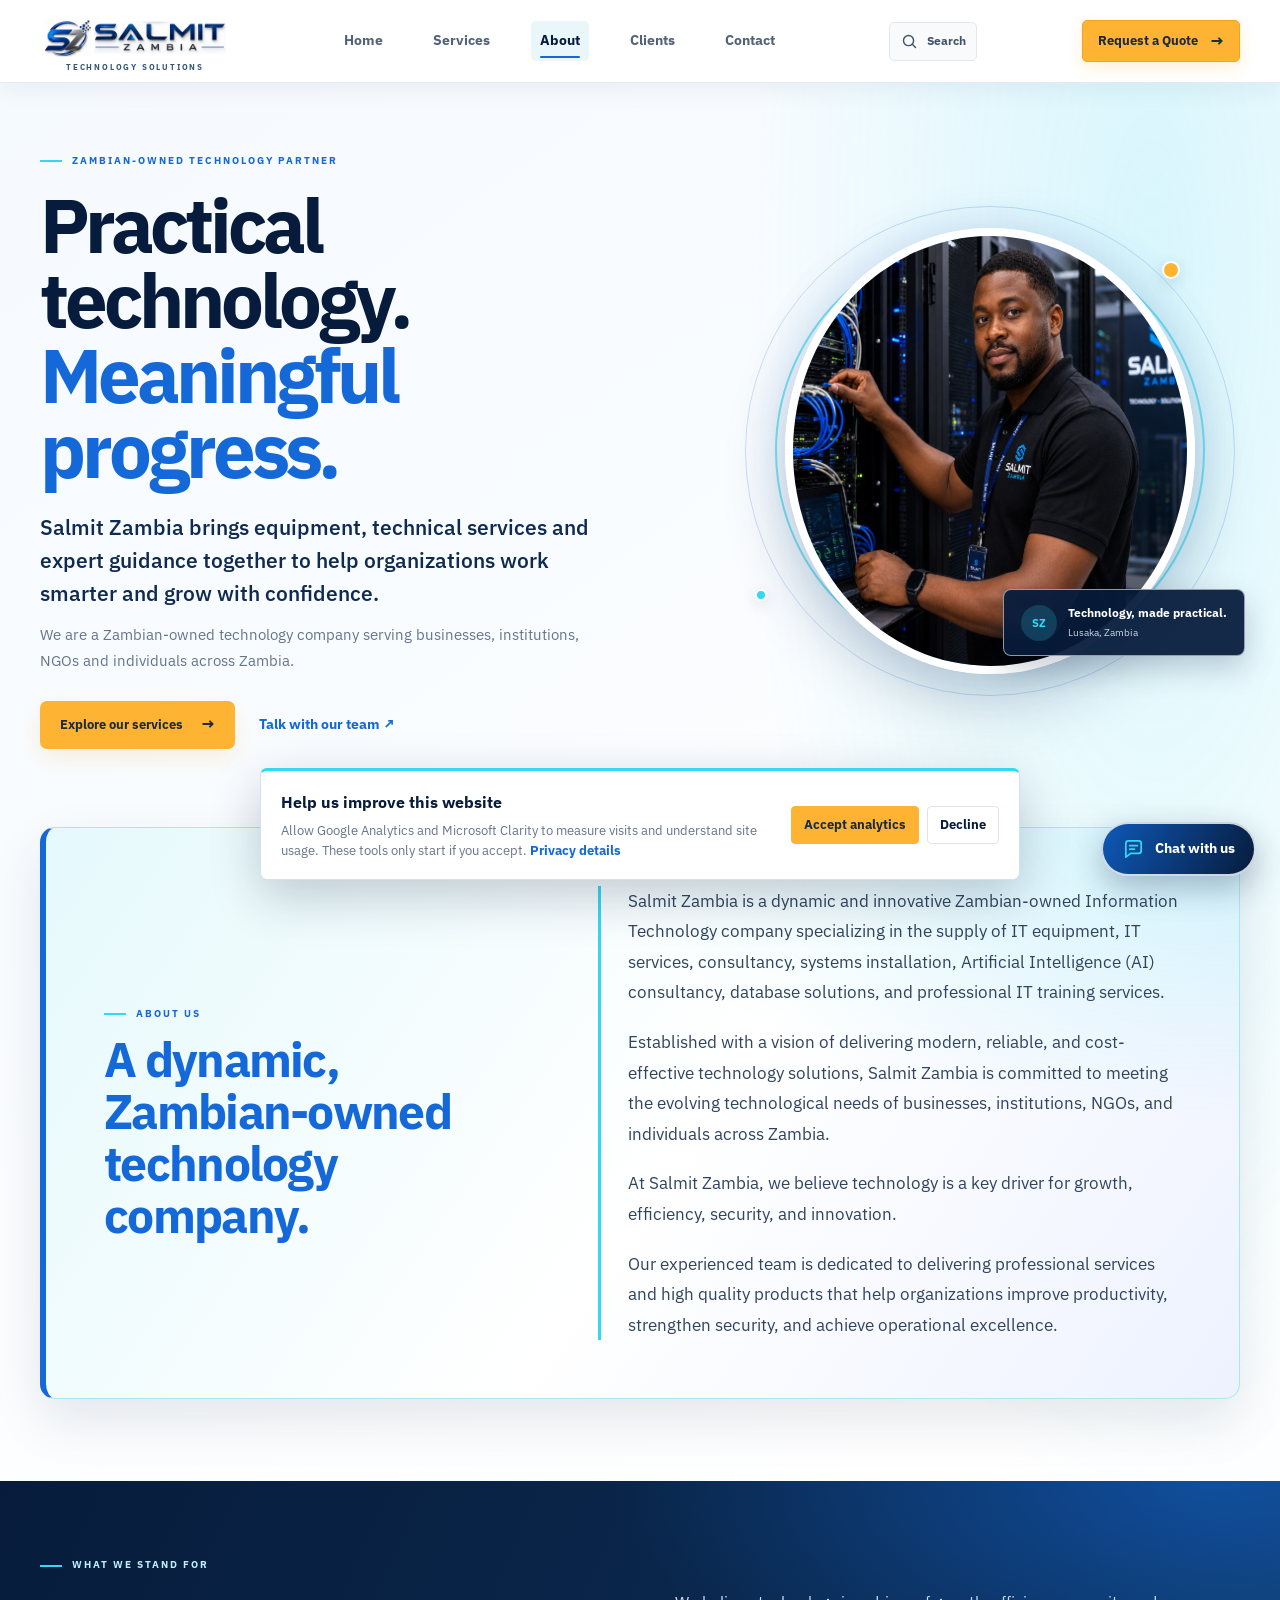
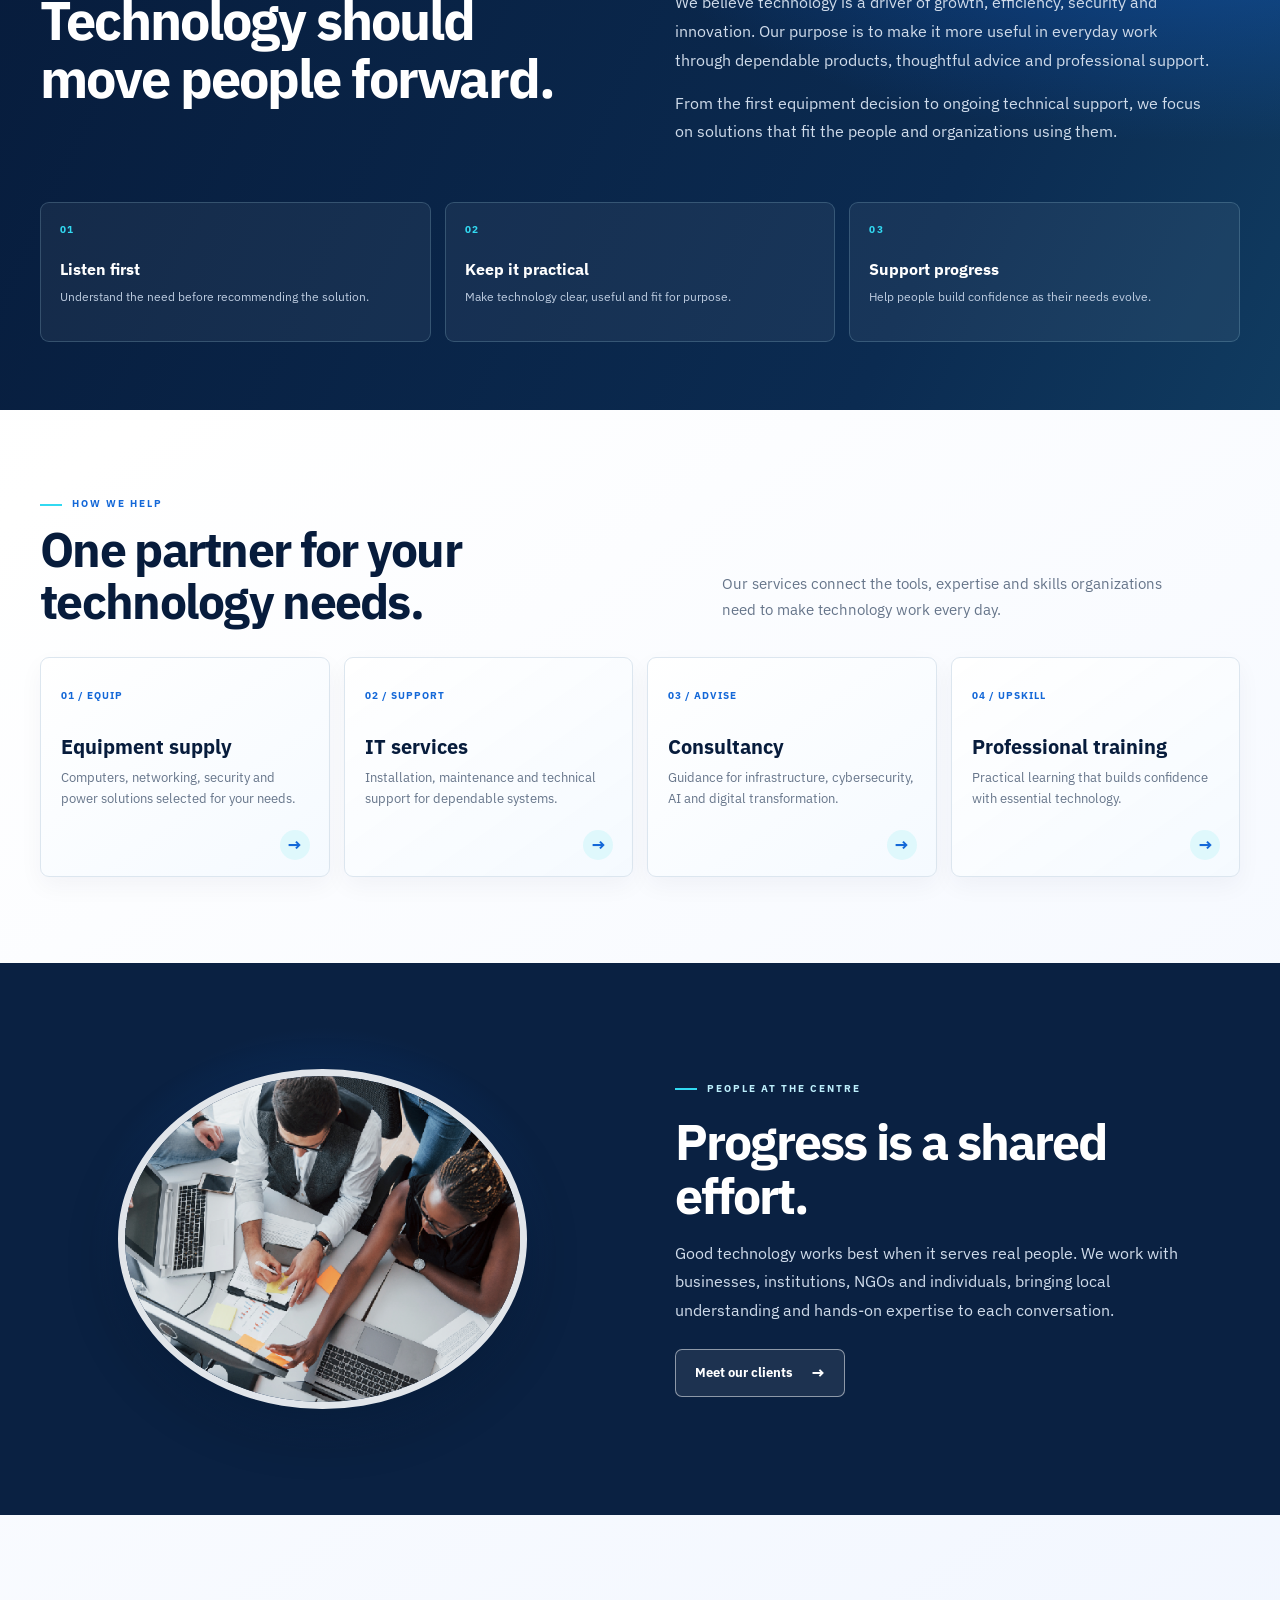
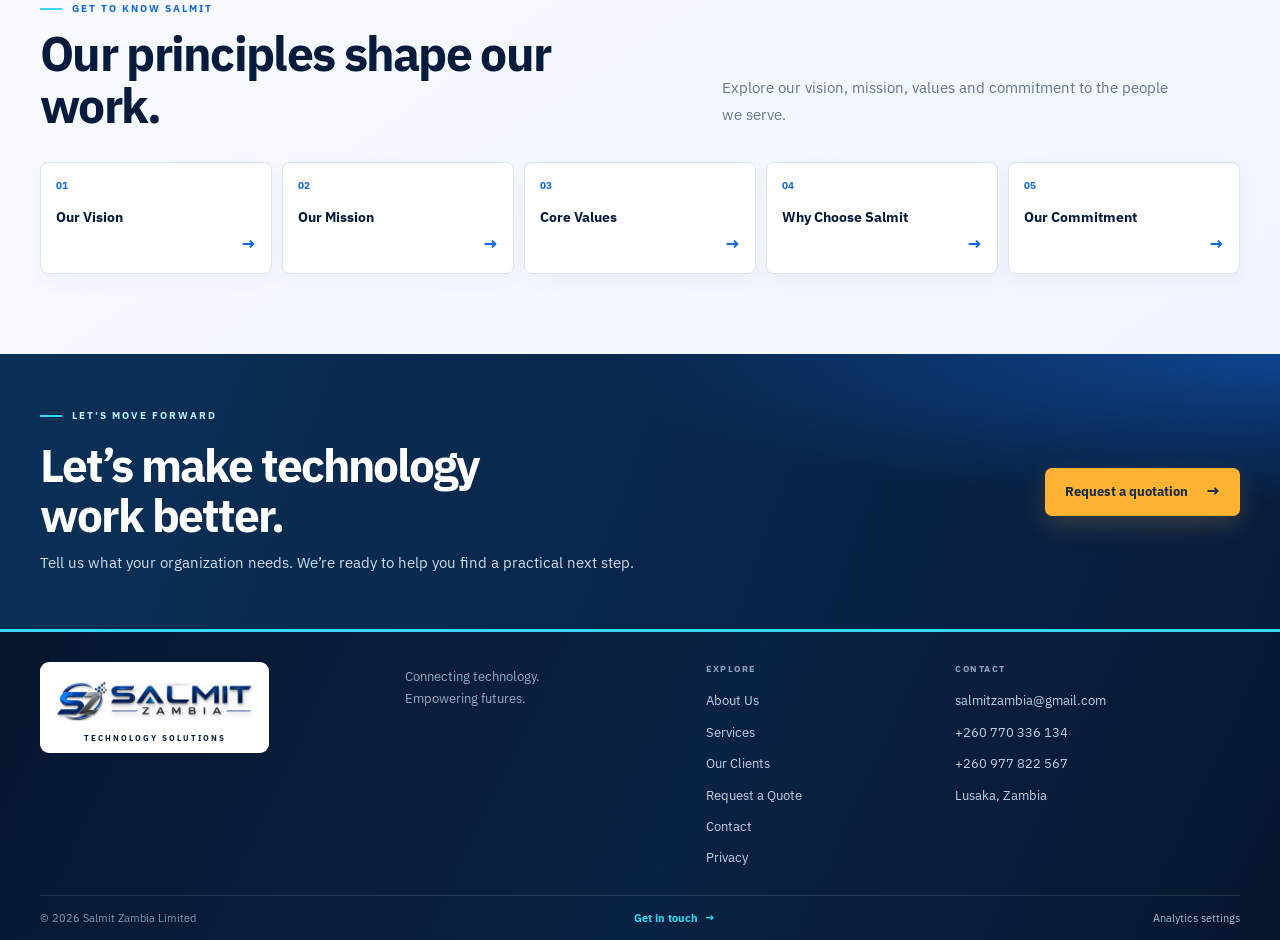
==== commit 03eb5259: "Refine shared header and footer styling" ====
--- a/about.html
+++ b/about.html
@@ -89,8 +89,8 @@
     <div class="footer-main">
       <a class="brand brand-footer" href="index.html"><span class="brand-logo-lockup"><img class="brand-logo" src="service-images/salmit-horizontal-logo.png" alt="Salmit Zambia"><span class="brand-tagline">Technology Solutions</span></span></a>
       <p>Connecting technology.<br>Empowering futures.</p>
-      <div class="footer-links"><a href="about.html">About Us</a><a href="services.html">Services</a><a href="clients.html">Our Clients</a><a href="quote.html">Request a Quote</a><a href="contact.html">Contact</a><a href="privacy.html">Privacy</a></div>
-      <div class="footer-contact"><a href="mailto:salmitzambia@gmail.com">salmitzambia@gmail.com</a><a href="tel:+260770336134">+260 770 336 134</a><a href="tel:+260977822567">+260 977 822 567</a><span>Lusaka, Zambia</span></div>
+      <div class="footer-links"><strong class="footer-group-title">Explore</strong><a href="about.html">About Us</a><a href="services.html">Services</a><a href="clients.html">Our Clients</a><a href="quote.html">Request a Quote</a><a href="contact.html">Contact</a><a href="privacy.html">Privacy</a></div>
+      <div class="footer-contact"><strong class="footer-group-title">Contact</strong><a href="mailto:salmitzambia@gmail.com">salmitzambia@gmail.com</a><a href="tel:+260770336134">+260 770 336 134</a><a href="tel:+260977822567">+260 977 822 567</a><span>Lusaka, Zambia</span></div>
     </div>
     <div class="footer-bottom"><span>&copy; <span id="year"></span> Salmit Zambia Limited</span><a href="contact.html">Get in touch <span aria-hidden="true">&#8594;</span></a></div>
   </footer>
--- a/styles.css
+++ b/styles.css
@@ -153,7 +153,7 @@
 .contact-banner > div > p:last-child { margin: 9px 0 0; color: var(--muted); font-size: 13px; }
 
 /* Interior pages */
-.interior-main { display: flex; flex: 1; flex-direction: column; background: radial-gradient(ellipse at 8% 14%, rgba(66,196,223,.15), transparent 30%), radial-gradient(ellipse at 92% 78%, rgba(243,184,80,.1), transparent 28%), linear-gradient(135deg, #eaf4f9 0%, #f4f7fb 48%, #edf5f3 100%); }
+.interior-main { display: flex; flex: 1; flex-direction: column; background: radial-gradient(ellipse at 8% 12%, rgba(20,104,216,.075), transparent 32%), radial-gradient(ellipse at 94% 82%, rgba(50,217,241,.09), transparent 30%), linear-gradient(135deg, #f3f7fc 0%, #edf4fa 52%, #f5f8fc 100%); }
 .standalone-layout { width: min(1200px, calc(100% - 48px)); min-height: 0; flex: 1; margin: auto; display: grid; place-items: center; padding: 62px 0; }
 .standalone-card { width: min(100%, 760px); padding: clamp(30px, 5vw, 58px); border: 1px solid rgba(210,223,235,.9); border-radius: 12px; background: rgba(255,255,255,.96); box-shadow: 0 20px 55px rgba(8,30,61,.11); }
 .content-heading { display: flex; align-items: center; gap: 13px; }
@@ -844,3 +844,59 @@
 @media (prefers-reduced-motion: reduce) {
   .service-cards { scroll-behavior: auto; }
 }
+
+/* Homepage visitor FAQ */
+.faq-section { position: relative; overflow: hidden; background: linear-gradient(115deg, #f0f7fa 0%, #f8fafc 53%, #edf5f8 100%); }
+.faq-inner { position: relative; width: min(1200px, calc(100% - 48px)); margin: auto; display: grid; grid-template-columns: .8fr 1.2fr; align-items: start; gap: clamp(45px, 8vw, 105px); padding: 88px 0 92px; }
+.faq-intro { position: sticky; top: 120px; }
+.faq-intro h2 { max-width: 400px; margin: 0; color: var(--navy); font-size: clamp(34px, 4vw, 48px); line-height: 1.08; letter-spacing: -1.5px; }
+.faq-intro > p:not(.eyebrow) { max-width: 360px; margin: 17px 0 22px; color: var(--muted); font-size: 13px; line-height: 1.75; }
+.faq-intro .button { min-height: 43px; font-size: 11px; }
+.faq-quote-link { display: inline-flex; align-items: center; gap: 7px; margin-left: 14px; color: var(--blue); font-size: 10px; font-weight: 750; text-decoration: none; }
+.faq-quote-link:hover { text-decoration: underline; text-underline-offset: 4px; }
+.faq-list { border-top: 1px solid #cfdce6; }
+.faq-item { border-bottom: 1px solid #cfdce6; }
+.faq-item summary { position: relative; display: flex; align-items: center; justify-content: space-between; gap: 20px; min-height: 66px; padding: 15px 3px; color: var(--navy); cursor: pointer; font-size: 15px; font-weight: 700; line-height: 1.4; list-style: none; }
+.faq-item summary::-webkit-details-marker { display: none; }
+.faq-item summary::after { display: grid; width: 29px; height: 29px; flex: 0 0 29px; place-items: center; border: 1px solid #c7dce5; border-radius: 50%; background: white; color: var(--blue); content: "+"; font-size: 17px; font-weight: 500; transition: transform .18s ease, background .18s, border-color .18s; }
+.faq-item[open] summary::after { transform: rotate(45deg); border-color: #a8dbe5; background: #eaf8fb; }
+.faq-item summary:hover { color: var(--blue); }
+.faq-item summary:focus-visible { outline: 3px solid var(--cyan); outline-offset: 3px; }
+.faq-item p { max-width: 640px; margin: -2px 44px 19px 3px; color: #5c6d82; font-size: 12px; line-height: 1.8; }
+.faq-item p a { color: var(--blue); font-weight: 700; text-decoration: none; }
+.faq-item p a:hover { text-decoration: underline; text-underline-offset: 3px; }
+@media (max-width: 950px) {
+  .faq-inner { grid-template-columns: .85fr 1.15fr; gap: 42px; }
+  .faq-quote-link { margin: 13px 0 0; }
+}
+@media (max-width: 720px) {
+  .faq-inner { width: min(100% - 36px, 600px); grid-template-columns: 1fr; gap: 34px; padding: 64px 0 70px; }
+  .faq-intro { position: static; }
+  .faq-intro h2 { font-size: 36px; }
+  .faq-item summary { min-height: 62px; font-size: 13px; }
+  .faq-item p { margin-right: 6px; font-size: 11px; }
+}
+
+/* Refined shared header and footer */
+.site-header { border-bottom-color: #e3eaf1; background: rgba(255,255,255,.98); box-shadow: 0 7px 24px rgba(7,28,60,.055); }
+.site-nav a { padding: 8px 9px; border-radius: 5px; transition: color .18s ease, background .18s ease; }
+.site-nav a:hover { background: #f1f6fb; color: var(--blue); }
+.site-nav a[aria-current="page"] { background: #eaf7fa; color: var(--navy); }
+.site-nav a[aria-current="page"]::after { right: 9px; left: 9px; bottom: 3px; height: 2px; border-radius: 2px; background: var(--blue); }
+.header-cta { border: 1px solid #f3a31d; background: var(--action); color: var(--action-ink); box-shadow: 0 6px 15px rgba(255,179,50,.2); }
+.header-cta:hover { border-color: #e8930a; background: var(--action-hover); color: var(--action-ink); box-shadow: 0 9px 20px rgba(255,179,50,.27); }
+.site-search-trigger { min-height: 39px; padding: 0 10px; border: 1px solid #e1e8ef; border-radius: 5px; background: #f8fafc; color: #41536b; }
+.site-search-trigger:hover { border-color: #c9dce8; background: #eff7fa; color: var(--blue); }
+.site-footer { overflow: hidden; border-top: 3px solid var(--cyan); background: linear-gradient(115deg, #06172f 0%, #092344 54%, #06172f 100%); }
+.footer-main { gap: clamp(22px, 3.5vw, 42px); }
+.footer-links, .footer-contact { gap: 10px; }
+.footer-group-title { margin-bottom: 3px; color: #89a3c0; font-size: 9px; font-weight: 850; letter-spacing: 1.5px; text-transform: uppercase; }
+.footer-links a, .footer-contact a, .footer-contact span { width: fit-content; transition: color .18s ease; }
+.footer-links a:hover, .footer-contact a:hover { color: var(--cyan); text-decoration: underline; text-underline-offset: 3px; }
+.footer-bottom a { display: inline-flex; align-items: center; gap: 7px; font-weight: 750; transition: color .18s ease; }
+.footer-bottom a:hover { color: white; }
+@media (max-width: 720px) {
+  .site-nav a { padding: 7px 8px; }
+  .site-nav a[aria-current="page"]::after { right: 8px; left: 8px; }
+  .footer-main { gap: 26px 18px; }
+}
